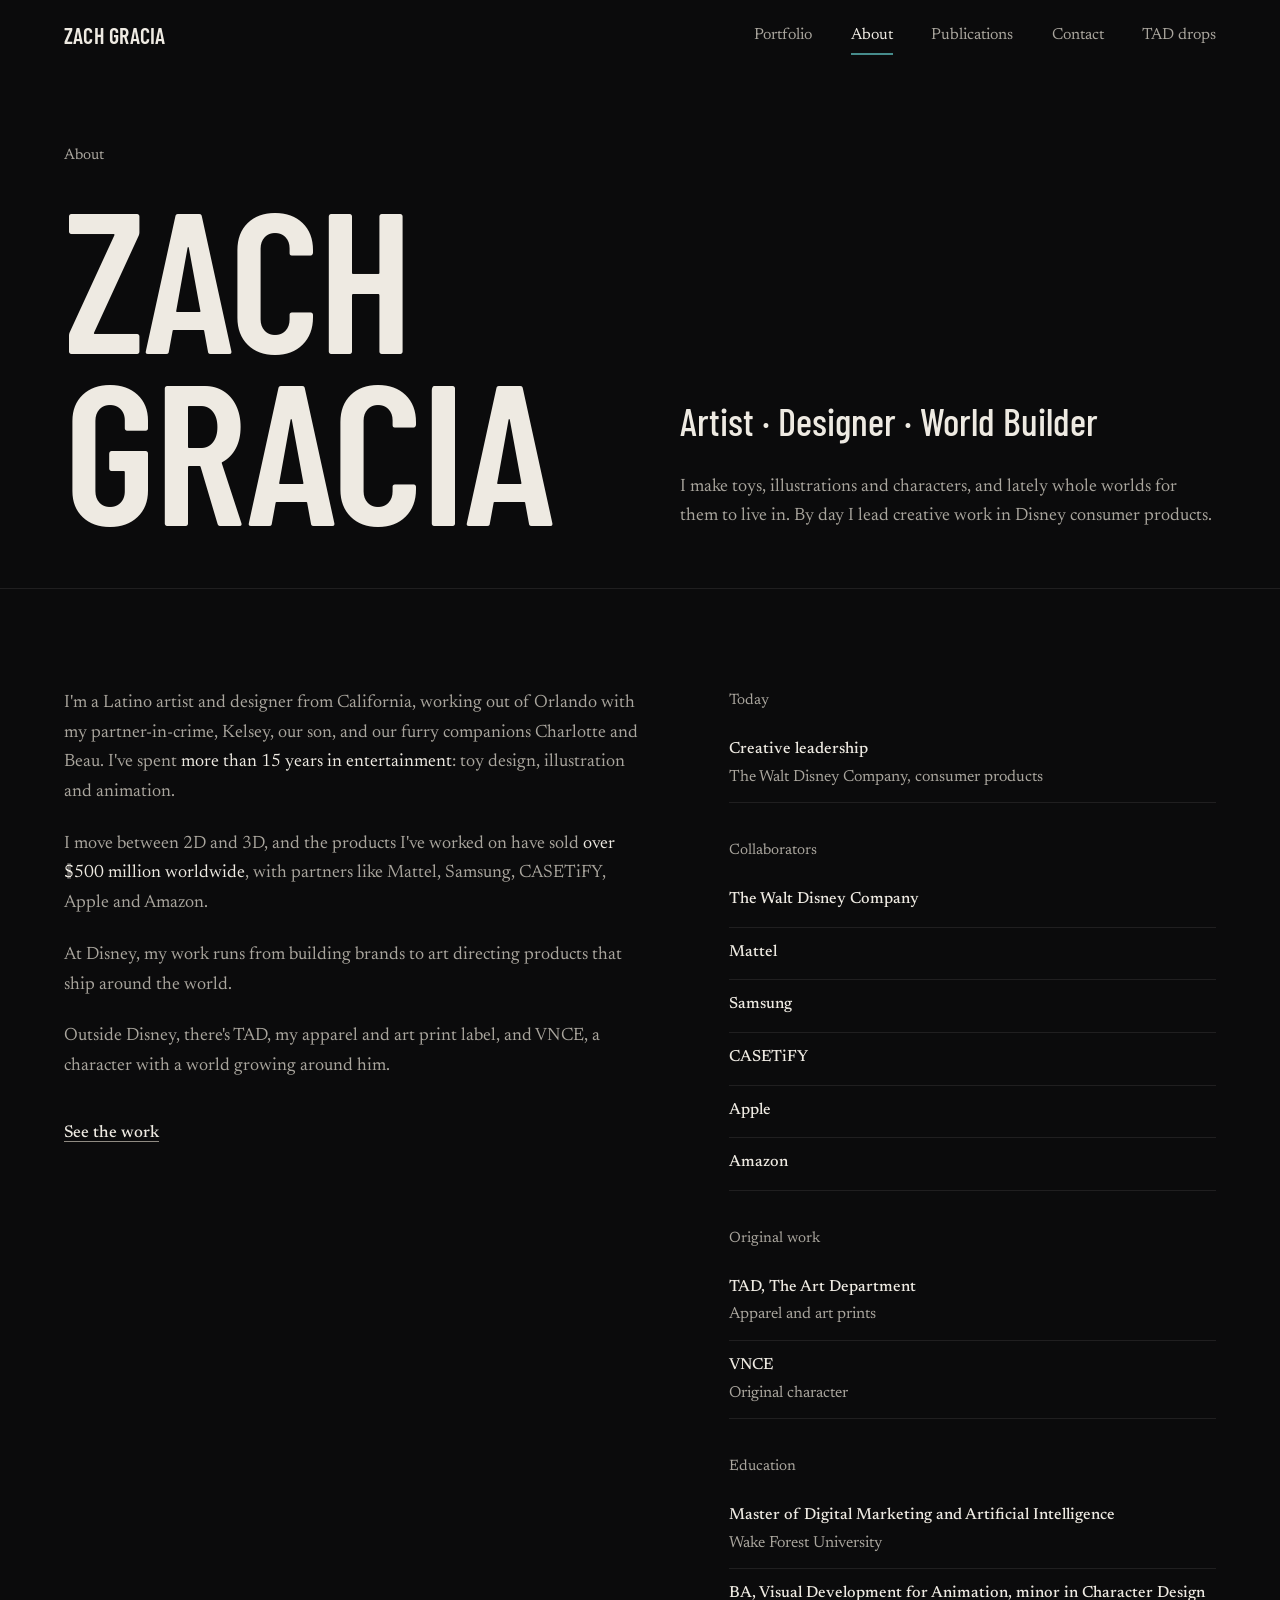
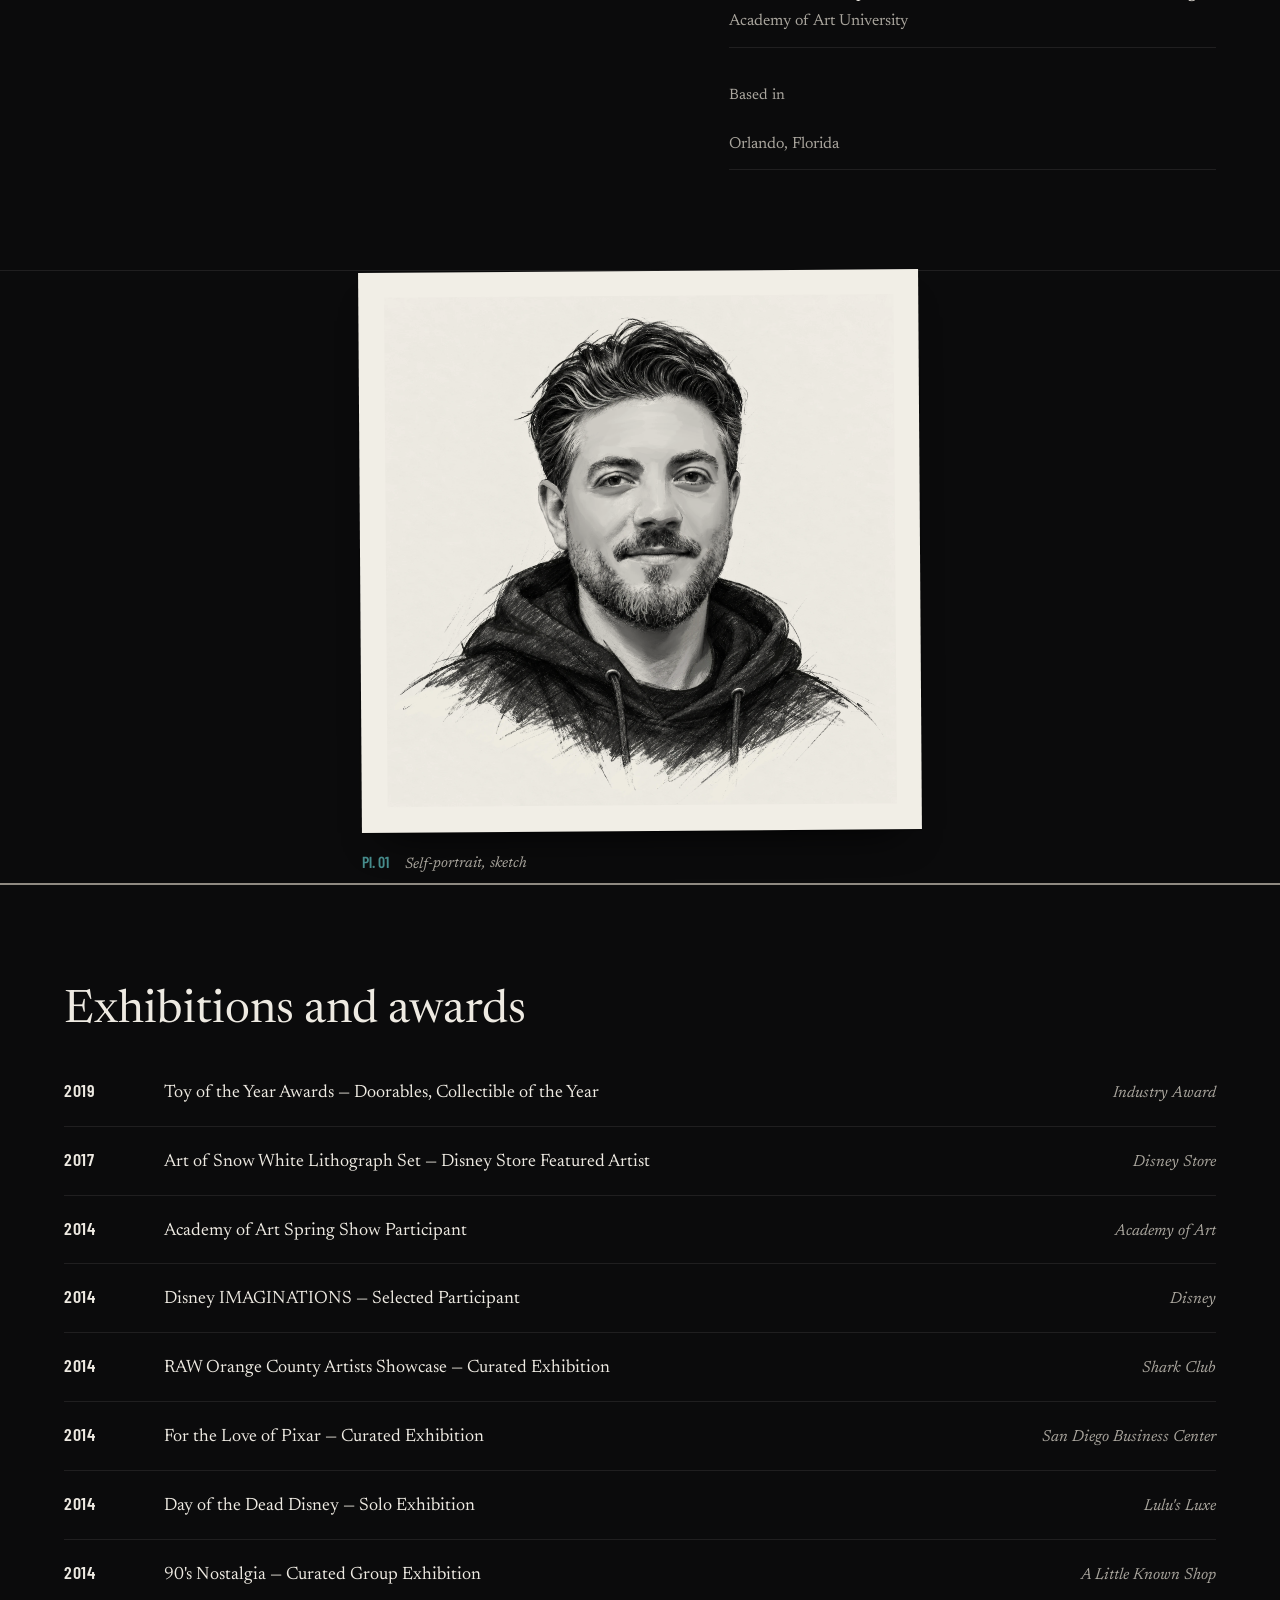
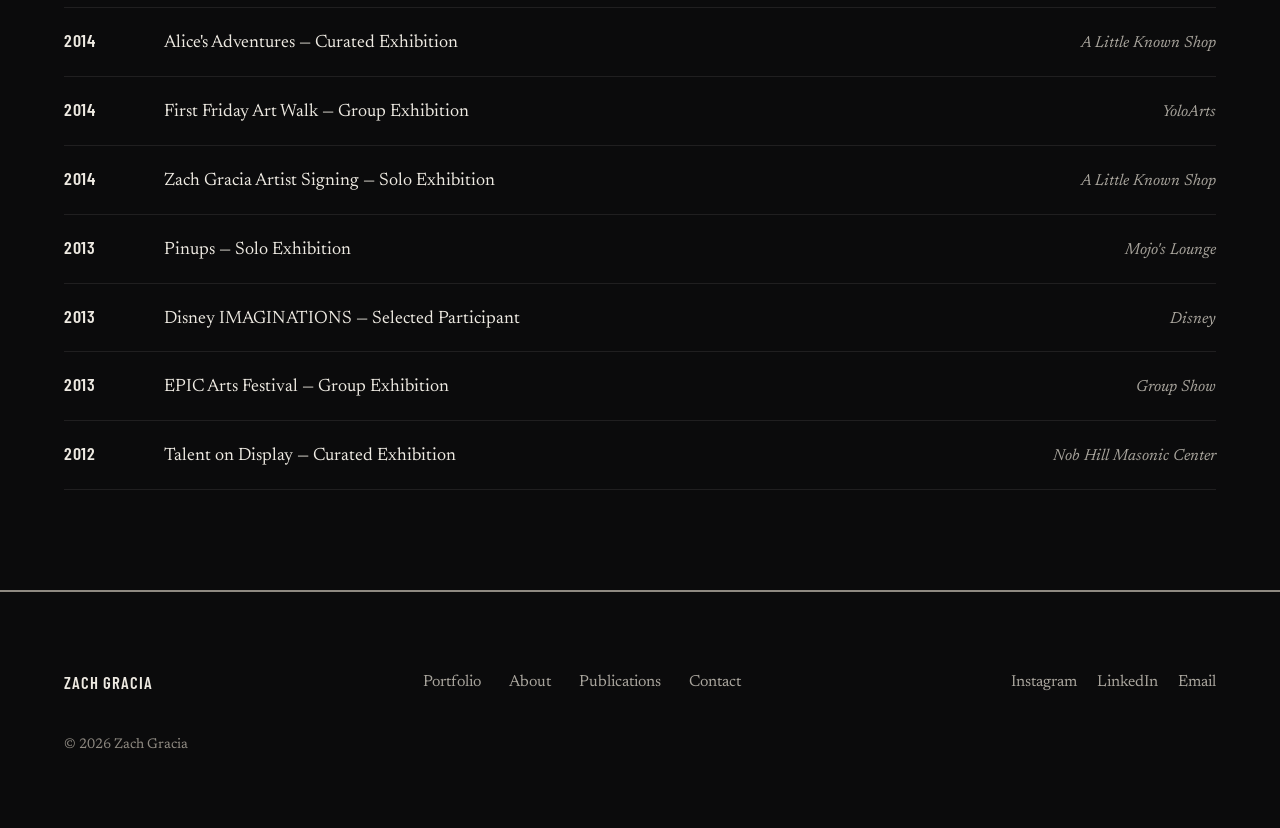
==== about.html @ b55e8c8f "Preview: favicon on every page; home hero image loads first Co-Authored-By: Claude Opus 5.5 <noreply" ====
<!DOCTYPE html>
<html lang="en">
<head>
  <meta charset="UTF-8">
  <meta name="viewport" content="width=device-width, initial-scale=1.0">
  <title>About — Zach Gracia</title>
  <meta name="description" content="About Zach Gracia: artist, designer and world builder, and a creative leader in Disney consumer products.">
  <link rel="icon" href="favicon.svg" type="image/svg+xml">
  <link rel="stylesheet" href="css/styles.css">
  <link rel="stylesheet" href="css/catalogue.css">
</head>
<body>

  <a class="skip-link" href="#main">Skip to content</a>

  <nav class="nav" id="nav">
    <div class="nav-inner">
      <a href="index.html" class="nav-logo">Zach Gracia</a>
      <div class="nav-links">
        <a href="portfolio.html" class="nav-link">Portfolio</a>
        <a href="about.html" class="nav-link">About</a>
        <a href="publications.html" class="nav-link">Publications</a>
        <a href="contact.html" class="nav-link">Contact</a>
        <a href="cart.html" class="nav-cart">TAD drops</a>
      </div>
      <button class="nav-hamburger" aria-label="Open menu" aria-expanded="false" aria-controls="mobile-menu">
        <span></span><span></span><span></span>
      </button>
    </div>
  </nav>

  <div class="nav-mobile-overlay" id="mobile-menu">
    <a href="portfolio.html" class="nav-mobile-link">Portfolio</a>
    <a href="about.html" class="nav-mobile-link">About</a>
    <a href="publications.html" class="nav-mobile-link">Publications</a>
    <a href="contact.html" class="nav-mobile-link">Contact</a>
    <a href="cart.html" class="nav-mobile-link">Shop</a>
  </div>

  <main id="main">

  <!-- ABOUT HERO -->
  <section class="about-hero">
    <div class="about-hero-inner">
      <div>
        <span class="label" style="display:block; margin-bottom: 20px;">About</span>
        <h1 class="about-hero-title">ZACH<br>GRACIA</h1>
      </div>
      <div>
        <p class="about-hero-role">Artist · Designer · World Builder</p>
        <p class="about-hero-intro">
          I make toys, illustrations and characters, and lately whole worlds for them to live in. By day I lead creative work in Disney consumer products.
        </p>
      </div>
    </div>
  </section>

  <!-- BIO + CREDENTIALS -->
  <section class="about-bio">
    <div class="about-bio-inner">
      <div class="about-bio-text">
        <p>
          I'm a Latino artist and designer from California, working out of Orlando with my
          partner-in-crime, Kelsey, our son, and our furry companions Charlotte and Beau. I've
          spent <strong>more than 15 years in entertainment</strong>: toy design,
          illustration and animation.
        </p>
        <p>
          I move between 2D and 3D, and the products I've worked on have sold
          <strong>over $500 million worldwide</strong>, with partners like Mattel, Samsung,
          CASETiFY, Apple and Amazon.
        </p>
        <p>
          At Disney, my work runs from building brands to art directing products that ship
          around the world.
        </p>
        <p>
          Outside Disney, there's TAD, my apparel and art print label, and VNCE, a character
          with a world growing around him.
        </p>
        <div style="margin-top: 36px;">
          <a href="portfolio.html" class="btn-ghost">See the work</a>
        </div>
      </div>

      <div class="about-credentials">
        <div>
          <p class="credential-group-label">Today</p>
          <div class="credential-item">
            <strong>Creative leadership</strong>
            The Walt Disney Company, consumer products
          </div>
        </div>
        <div>
          <p class="credential-group-label">Collaborators</p>
          <div class="credential-item"><strong>The Walt Disney Company</strong></div>
          <div class="credential-item"><strong>Mattel</strong></div>
          <div class="credential-item"><strong>Samsung</strong></div>
          <div class="credential-item"><strong>CASETiFY</strong></div>
          <div class="credential-item"><strong>Apple</strong></div>
          <div class="credential-item"><strong>Amazon</strong></div>
        </div>
        <div>
          <p class="credential-group-label">Original work</p>
          <div class="credential-item">
            <strong>TAD, The Art Department</strong>
            Apparel and art prints
          </div>
          <div class="credential-item">
            <strong>VNCE</strong>
            Original character
          </div>
        </div>
        <div>
          <p class="credential-group-label">Education</p>
          <div class="credential-item">
            <strong>Master of Digital Marketing and Artificial Intelligence</strong>
            Wake Forest University
          </div>
          <div class="credential-item">
            <strong>BA, Visual Development for Animation, minor in Character Design</strong>
            Academy of Art University
          </div>
        </div>
        <div>
          <p class="credential-group-label">Based in</p>
          <div class="credential-item">Orlando, Florida</div>
        </div>
      </div>
    </div>
  </section>

  <!-- PLACEHOLDER: Photo -->
  <div style="padding: 0 var(--gutter); max-width: var(--max-width); margin: 0 auto 3px;">
    <div class="ph ph-21-9 has-img mount-paper" style="aspect-ratio: 2048 / 2048; --r: 2048 / 2048; max-width: 560px">
      <img src="images/work/zg-portrait.webp" alt="Sketch portrait of Zach Gracia" width="2048" height="2048" loading="lazy">
      <span class="ph-label">Self-portrait, sketch</span>
    </div>
  </div>

  <!-- ACHIEVEMENTS -->
  <section class="achievements">
    <div class="achievements-inner">
      <h2 class="achievements-title">Exhibitions and awards</h2>
      <ul class="achievement-list">
        <li class="achievement-item">
          <span class="achievement-year">2019</span>
          <span class="achievement-title">Toy of the Year Awards — Doorables, Collectible of the Year</span>
          <span class="achievement-venue">Industry Award</span>
        </li>
        <li class="achievement-item">
          <span class="achievement-year">2017</span>
          <span class="achievement-title">Art of Snow White Lithograph Set — Disney Store Featured Artist</span>
          <span class="achievement-venue">Disney Store</span>
        </li>
        <li class="achievement-item">
          <span class="achievement-year">2014</span>
          <span class="achievement-title">Academy of Art Spring Show Participant</span>
          <span class="achievement-venue">Academy of Art</span>
        </li>
        <li class="achievement-item">
          <span class="achievement-year">2014</span>
          <span class="achievement-title">Disney IMAGINATIONS — Selected Participant</span>
          <span class="achievement-venue">Disney</span>
        </li>
        <li class="achievement-item">
          <span class="achievement-year">2014</span>
          <span class="achievement-title">RAW Orange County Artists Showcase — Curated Exhibition</span>
          <span class="achievement-venue">Shark Club</span>
        </li>
        <li class="achievement-item">
          <span class="achievement-year">2014</span>
          <span class="achievement-title">For the Love of Pixar — Curated Exhibition</span>
          <span class="achievement-venue">San Diego Business Center</span>
        </li>
        <li class="achievement-item">
          <span class="achievement-year">2014</span>
          <span class="achievement-title">Day of the Dead Disney — Solo Exhibition</span>
          <span class="achievement-venue">Lulu's Luxe</span>
        </li>
        <li class="achievement-item">
          <span class="achievement-year">2014</span>
          <span class="achievement-title">90's Nostalgia — Curated Group Exhibition</span>
          <span class="achievement-venue">A Little Known Shop</span>
        </li>
        <li class="achievement-item">
          <span class="achievement-year">2014</span>
          <span class="achievement-title">Alice's Adventures — Curated Exhibition</span>
          <span class="achievement-venue">A Little Known Shop</span>
        </li>
        <li class="achievement-item">
          <span class="achievement-year">2014</span>
          <span class="achievement-title">First Friday Art Walk — Group Exhibition</span>
          <span class="achievement-venue">YoloArts</span>
        </li>
        <li class="achievement-item">
          <span class="achievement-year">2014</span>
          <span class="achievement-title">Zach Gracia Artist Signing — Solo Exhibition</span>
          <span class="achievement-venue">A Little Known Shop</span>
        </li>
        <li class="achievement-item">
          <span class="achievement-year">2013</span>
          <span class="achievement-title">Pinups — Solo Exhibition</span>
          <span class="achievement-venue">Mojo's Lounge</span>
        </li>
        <li class="achievement-item">
          <span class="achievement-year">2013</span>
          <span class="achievement-title">Disney IMAGINATIONS — Selected Participant</span>
          <span class="achievement-venue">Disney</span>
        </li>
        <li class="achievement-item">
          <span class="achievement-year">2013</span>
          <span class="achievement-title">EPIC Arts Festival — Group Exhibition</span>
          <span class="achievement-venue">Group Show</span>
        </li>
        <li class="achievement-item">
          <span class="achievement-year">2012</span>
          <span class="achievement-title">Talent on Display — Curated Exhibition</span>
          <span class="achievement-venue">Nob Hill Masonic Center</span>
        </li>
      </ul>
    </div>
  </section>

  </main>

  <!-- FOOTER -->
  <footer class="footer">
    <div class="footer-inner">
      <a href="index.html" class="footer-logo">Zach Gracia</a>
      <nav class="footer-links">
        <a href="portfolio.html" class="footer-link">Portfolio</a>
        <a href="about.html" class="footer-link">About</a>
        <a href="publications.html" class="footer-link">Publications</a>
        <a href="contact.html" class="footer-link">Contact</a>
      </nav>
      <div class="footer-social">
        <a href="https://www.instagram.com/zach_gracia/" class="footer-link" target="_blank" rel="noopener">Instagram<span class="visually-hidden"> (opens in a new tab)</span></a>
        <a href="https://www.linkedin.com/in/zacharygracia" class="footer-link" target="_blank" rel="noopener">LinkedIn<span class="visually-hidden"> (opens in a new tab)</span></a>
        <a href="mailto:gracia.zachary@gmail.com" class="footer-link">Email</a>
      </div>
    </div>
    <p class="footer-copy">© 2026 Zach Gracia</p>
  </footer>

  <script src="js/main.js"></script>
</body>
</html>
---- css/styles.css ----
@import url('https://fonts.googleapis.com/css2?family=Barlow+Condensed:wght@400;600;700;800;900&family=Inter:wght@300;400;500&family=Space+Grotesk:wght@400;500;600&display=swap');

/* ========================
   DESIGN TOKENS
   ======================== */
:root {
  --bg: #080808;
  --bg-surface: #111111;
  --bg-elevated: #1a1a1a;

  --text-primary: #f0f0f0;
  --text-secondary: #888888;
  --text-muted: #828282;   /* was #444444 (1.8–2.1:1). Now ≥4.5:1 on bg, surface and elevated */

  --accent: #468C8C;
  --accent-light: #52a5a5;
  --accent-dim: rgba(70, 140, 140, 0.12);
  --accent-border: rgba(70, 140, 140, 0.28);

  --border: rgba(255, 255, 255, 0.07);
  --border-light: rgba(255, 255, 255, 0.13);
  --border-control: #666666; /* form field edges: ≥3:1 against bg and surface (WCAG 1.4.11) */

  --font-display: 'Barlow Condensed', sans-serif;
  --font-ui: 'Space Grotesk', sans-serif;
  --font-body: 'Inter', sans-serif;

  --nav-height: 72px;
  --transition-fast: 0.15s ease;
  --transition: 0.3s cubic-bezier(0.4, 0, 0.2, 1);
  --transition-slow: 0.6s cubic-bezier(0.4, 0, 0.2, 1);

  --gutter: clamp(20px, 5vw, 80px);
  --max-width: 1400px;
}

/* ========================
   RESET
   ======================== */
*, *::before, *::after { box-sizing: border-box; margin: 0; padding: 0; }
html { scroll-behavior: smooth; }
body {
  background-color: var(--bg);
  color: var(--text-primary);
  font-family: var(--font-body);
  font-weight: 300;
  line-height: 1.6;
  overflow-x: hidden;
  -webkit-font-smoothing: antialiased;
  -moz-osx-font-smoothing: grayscale;
}

/* Subtle grain overlay */
body::after {
  content: '';
  position: fixed;
  inset: 0;
  opacity: 0.028;
  pointer-events: none;
  z-index: 9998;
  background-image: url("data:image/svg+xml,%3Csvg xmlns='http://www.w3.org/2000/svg' width='300' height='300'%3E%3Cfilter id='n'%3E%3CfeTurbulence type='fractalNoise' baseFrequency='0.75' numOctaves='4' stitchTiles='stitch'/%3E%3C/filter%3E%3Crect width='300' height='300' filter='url(%23n)'/%3E%3C/svg%3E");
}

img { display: block; max-width: 100%; height: auto; }
a { color: inherit; text-decoration: none; }
ul { list-style: none; }
button { cursor: pointer; border: none; background: none; font: inherit; color: inherit; }

/* ========================
   ACCESSIBILITY
   ======================== */
:focus-visible {
  outline: 2px solid var(--accent);
  outline-offset: 3px;
}
.visually-hidden {
  position: absolute !important;
  width: 1px; height: 1px;
  padding: 0; margin: -1px;
  overflow: hidden;
  clip: rect(0 0 0 0);
  white-space: nowrap;
  border: 0;
}
.skip-link {
  position: fixed;
  top: 12px; left: 12px;
  z-index: 10000;
  padding: 10px 16px;
  background: var(--text-primary);
  color: var(--bg);
  font-family: var(--font-ui);
  font-size: 0.78rem;
  font-weight: 600;
  transform: translateY(-200%);
}
.skip-link:focus { transform: none; }
::placeholder { color: var(--text-secondary); opacity: 1; }

@media (prefers-reduced-motion: reduce) {
  *, *::before, *::after {
    animation-duration: 0.01ms !important;
    animation-iteration-count: 1 !important;
    transition-duration: 0.01ms !important;
    scroll-behavior: auto !important;
  }
}

/* ========================
   TYPOGRAPHY
   ======================== */
.label {
  font-family: var(--font-ui);
  font-size: 0.68rem;
  font-weight: 500;
  letter-spacing: 0.18em;
  text-transform: uppercase;
  color: var(--accent);
}

/* ========================
   LAYOUT
   ======================== */
.container {
  width: 100%;
  max-width: var(--max-width);
  margin: 0 auto;
  padding: 0 var(--gutter);
}

/* ========================
   NAVIGATION
   ======================== */
.nav {
  position: fixed;
  top: 0;
  left: 0;
  right: 0;
  height: var(--nav-height);
  z-index: 100;
  transition: background var(--transition), border-color var(--transition);
}

.nav.scrolled {
  background: rgba(8, 8, 8, 0.96);
  backdrop-filter: blur(20px);
  -webkit-backdrop-filter: blur(20px);
  border-bottom: 1px solid var(--border);
}

.nav-inner {
  display: flex;
  align-items: center;
  justify-content: space-between;
  height: 100%;
  padding: 0 var(--gutter);
  max-width: var(--max-width);
  margin: 0 auto;
}

.nav-logo {
  font-family: var(--font-display);
  font-weight: 900;
  font-size: 1.2rem;
  letter-spacing: 0.06em;
  text-transform: uppercase;
  color: var(--accent);
  transition: opacity var(--transition-fast);
}
.nav-logo:hover { opacity: 0.75; }

.nav-links {
  display: flex;
  align-items: center;
  gap: clamp(20px, 3vw, 44px);
}

.nav-link {
  font-family: var(--font-ui);
  font-size: 0.75rem;
  font-weight: 500;
  letter-spacing: 0.1em;
  text-transform: uppercase;
  color: var(--text-secondary);
  transition: color var(--transition-fast);
  position: relative;
  padding-bottom: 2px;
}
.nav-link::after {
  content: '';
  position: absolute;
  bottom: -3px;
  left: 0; right: 0;
  height: 1px;
  background: var(--accent);
  transform: scaleX(0);
  transform-origin: left;
  transition: transform var(--transition);
}
.nav-link:hover, .nav-link.active { color: var(--text-primary); }
.nav-link:hover::after, .nav-link.active::after { transform: scaleX(1); }

.nav-cart {
  font-family: var(--font-ui);
  font-size: 0.72rem;
  font-weight: 600;
  letter-spacing: 0.1em;
  text-transform: uppercase;
  color: var(--accent);
  border: 1px solid var(--accent-border);
  padding: 7px 16px;
  transition: all var(--transition-fast);
}
.nav-cart:hover { background: var(--accent-dim); color: var(--accent-light); }

.nav-hamburger {
  display: none;
  flex-direction: column;
  gap: 5px;
  padding: 6px;
  background: none;
}
.nav-hamburger span {
  display: block;
  width: 22px;
  height: 1px;
  background: var(--text-primary);
  transition: all var(--transition);
}
.nav-hamburger.open span:nth-child(1) { transform: translateY(6px) rotate(45deg); }
.nav-hamburger.open span:nth-child(2) { opacity: 0; }
.nav-hamburger.open span:nth-child(3) { transform: translateY(-6px) rotate(-45deg); }

/* Mobile overlay */
.nav-mobile-overlay {
  position: fixed;
  inset: 0;
  background: var(--bg);
  z-index: 99;
  display: flex;
  flex-direction: column;
  align-items: center;
  justify-content: center;
  gap: 16px;
  opacity: 0;
  visibility: hidden;
  pointer-events: none;
  transition: opacity var(--transition), visibility 0s linear 0.3s;
}
.nav-mobile-overlay.open { opacity: 1; visibility: visible; pointer-events: all; transition: opacity var(--transition); }
.nav-mobile-link {
  font-family: var(--font-display);
  font-weight: 800;
  font-size: clamp(40px, 9vw, 72px);
  text-transform: uppercase;
  color: var(--text-secondary);
  transition: color var(--transition-fast);
  line-height: 1.1;
}
.nav-mobile-link:hover { color: var(--accent); }

/* ========================
   BUTTONS
   ======================== */
.btn-primary {
  display: inline-flex;
  align-items: center;
  gap: 8px;
  padding: 14px 28px;
  background: var(--accent);
  color: #080808;
  font-family: var(--font-ui);
  font-size: 0.78rem;
  font-weight: 600;
  letter-spacing: 0.1em;
  text-transform: uppercase;
  transition: all var(--transition);
}
.btn-primary:hover { background: var(--accent-light); transform: translateY(-1px); }

.btn-secondary {
  display: inline-flex;
  align-items: center;
  gap: 8px;
  padding: 13px 28px;
  border: 1px solid var(--border-light);
  color: var(--text-secondary);
  font-family: var(--font-ui);
  font-size: 0.78rem;
  font-weight: 500;
  letter-spacing: 0.1em;
  text-transform: uppercase;
  transition: all var(--transition);
}
.btn-secondary:hover { border-color: var(--accent-border); color: var(--accent); }

.btn-ghost {
  display: inline-flex;
  align-items: center;
  gap: 8px;
  color: var(--accent);
  font-family: var(--font-ui);
  font-size: 0.78rem;
  font-weight: 500;
  letter-spacing: 0.1em;
  text-transform: uppercase;
  transition: gap var(--transition-fast);
}
.btn-ghost:hover { gap: 14px; }

/* ========================
   PLACEHOLDER IMAGES
   ======================== */
.ph {
  width: 100%;
  background: var(--bg-elevated);
  border: 1px solid var(--border);
  position: relative;
  display: flex;
  align-items: center;
  justify-content: center;
  overflow: hidden;
}
.ph::before {
  content: '';
  position: absolute;
  inset: 0;
  background-image:
    linear-gradient(var(--border) 1px, transparent 1px),
    linear-gradient(90deg, var(--border) 1px, transparent 1px);
  background-size: 36px 36px;
}
.ph-label {
  position: relative;
  z-index: 1;
  font-family: var(--font-ui);
  font-size: 0.65rem;
  font-weight: 500;
  letter-spacing: 0.14em;
  text-transform: uppercase;
  color: var(--text-muted);
  text-align: center;
  padding: 20px;
}
.ph-label::before { content: '[ ' / ''; }
.ph-label::after  { content: ' ]' / ''; }

.ph-16-9  { aspect-ratio: 16/9; }
.ph-4-3   { aspect-ratio: 4/3; }
.ph-3-4   { aspect-ratio: 3/4; }
.ph-1-1   { aspect-ratio: 1/1; }
.ph-21-9  { aspect-ratio: 21/9; }
.ph-2-3   { aspect-ratio: 2/3; }

/* ========================
   HERO
   ======================== */
.hero {
  min-height: 100vh;
  display: flex;
  flex-direction: column;
  justify-content: flex-end;
  padding: var(--gutter);
  padding-top: calc(var(--nav-height) + 40px);
  position: relative;
  overflow: hidden;
}

.hero-bg-text {
  position: absolute;
  top: 50%;
  left: 50%;
  transform: translate(-50%, -46%);
  font-family: var(--font-display);
  font-weight: 900;
  font-size: clamp(120px, 30vw, 400px);
  line-height: 1;
  text-transform: uppercase;
  color: rgba(255, 255, 255, 0.018);
  letter-spacing: -0.02em;
  white-space: nowrap;
  pointer-events: none;
  user-select: none;
}

.hero-accent-line {
  position: absolute;
  top: 0;
  left: var(--gutter);
  width: 1px;
  height: 100%;
  background: linear-gradient(to bottom, transparent, var(--accent-border) 40%, transparent);
  pointer-events: none;
}

.hero-content {
  position: relative;
  z-index: 1;
  max-width: var(--max-width);
  margin: 0 auto;
  width: 100%;
  padding-bottom: clamp(60px, 10vh, 100px);
}

.hero-eyebrow {
  font-family: var(--font-ui);
  font-size: 0.68rem;
  font-weight: 500;
  letter-spacing: 0.2em;
  text-transform: uppercase;
  color: var(--accent);
  margin-bottom: 20px;
  opacity: 0;
  animation: fadeUp 0.8s ease forwards;
  animation-delay: 0.1s;
}

.hero-title {
  font-family: var(--font-display);
  font-weight: 900;
  font-size: clamp(88px, 19vw, 230px);
  line-height: 0.88;
  letter-spacing: -0.02em;
  text-transform: uppercase;
  color: var(--text-primary);
  margin-bottom: 32px;
  opacity: 0;
  animation: fadeUp 0.8s ease forwards;
  animation-delay: 0.2s;
}

.hero-divider {
  height: 1px;
  width: 0;
  background: var(--accent);
  margin-bottom: 28px;
  animation: expandLine 0.8s ease forwards;
  animation-delay: 0.38s;
}

.hero-roles {
  display: flex;
  align-items: center;
  gap: 14px;
  margin-bottom: 24px;
  flex-wrap: wrap;
  opacity: 0;
  animation: fadeUp 0.8s ease forwards;
  animation-delay: 0.35s;
}
.hero-role {
  font-family: var(--font-ui);
  font-size: clamp(11px, 1.1vw, 14px);
  font-weight: 500;
  letter-spacing: 0.1em;
  text-transform: uppercase;
  color: var(--text-secondary);
}
.hero-role-sep { color: var(--accent); opacity: 0.4; font-size: 0.8rem; }

.hero-statement {
  max-width: 500px;
  font-size: clamp(14px, 1.2vw, 17px);
  font-weight: 300;
  line-height: 1.75;
  color: var(--text-secondary);
  margin-bottom: 44px;
  opacity: 0;
  animation: fadeUp 0.8s ease forwards;
  animation-delay: 0.45s;
}

.hero-actions {
  display: flex;
  align-items: center;
  gap: 16px;
  flex-wrap: wrap;
  opacity: 0;
  animation: fadeUp 0.8s ease forwards;
  animation-delay: 0.55s;
}

.hero-scroll {
  position: absolute;
  bottom: 40px;
  right: var(--gutter);
  display: flex;
  flex-direction: column;
  align-items: center;
  gap: 10px;
  opacity: 0;
  animation: fadeIn 1s ease forwards;
  animation-delay: 1.2s;
}
.hero-scroll-line {
  width: 1px;
  height: 56px;
  background: linear-gradient(to bottom, transparent, var(--accent));
}
.hero-scroll-label {
  font-family: var(--font-ui);
  font-size: 0.58rem;
  letter-spacing: 0.22em;
  text-transform: uppercase;
  color: var(--text-muted);
  writing-mode: vertical-rl;
}

/* ========================
   FEATURED WORK
   ======================== */
.featured-work {
  padding: 0 0 clamp(80px, 12vw, 160px) 0;
}
.featured-work-header {
  padding: 0 var(--gutter) 48px;
  max-width: var(--max-width);
  margin: 0 auto;
  display: flex;
  align-items: center;
  justify-content: space-between;
}
.featured-work-grid {
  display: grid;
  grid-template-columns: 1fr 1fr;
  grid-template-rows: auto auto;
  gap: 3px;
  padding: 0 var(--gutter);
  max-width: var(--max-width);
  margin: 0 auto;
}
.featured-card {
  position: relative;
  overflow: hidden;
  background: var(--bg-surface);
  cursor: pointer;
  display: block;
}
.featured-card:first-child { grid-row: span 2; }
/* image, overlay and text share one grid cell, so the card grows if the text needs more room (WCAG 1.4.12) */
.featured-card { display: grid; }
.featured-card > * { grid-area: 1 / 1; }
.featured-card-content { align-self: end; }
.featured-card-image, .featured-card-image .ph { height: 100%; }

.featured-card-image {
  width: 100%;
  overflow: hidden;
  position: relative;
}
.featured-card:first-child .featured-card-image { height: 100%; }
.featured-card:first-child .featured-card-image .ph { height: 100%; aspect-ratio: unset; min-height: 480px; }
.featured-card:not(:first-child) .ph { aspect-ratio: 16/9; }

.featured-card-image .ph {
  transition: transform var(--transition-slow);
}
.featured-card:hover .featured-card-image .ph { transform: scale(1.04); }

.featured-card-overlay {
  position: absolute;
  inset: 0;
  background: linear-gradient(to top, rgba(8,8,8,0.92) 0%, rgba(8,8,8,0.2) 50%, transparent 100%);
  transition: opacity var(--transition);
}
.featured-card:hover .featured-card-overlay { opacity: 0.85; }

.featured-card-content {
  position: relative;
  padding: 32px;
  transform: translateY(6px);
  transition: transform var(--transition);
}
.featured-card:hover .featured-card-content { transform: translateY(0); }

.featured-card-brand {
  font-family: var(--font-ui);
  font-size: 0.62rem;
  font-weight: 600;
  letter-spacing: 0.2em;
  text-transform: uppercase;
  color: var(--accent);
  margin-bottom: 8px;
}
.featured-card-title {
  font-family: var(--font-display);
  font-weight: 800;
  font-size: clamp(28px, 3.5vw, 48px);
  text-transform: uppercase;
  line-height: 1;
  margin-bottom: 12px;
}
.featured-card-desc {
  font-size: 0.82rem;
  color: var(--text-secondary);
  margin-bottom: 20px;
  line-height: 1.6;
  max-width: 340px;
  opacity: 0;
  transform: translateY(6px);
  transition: all var(--transition);
}
.featured-card:hover .featured-card-desc,
.featured-card:focus-visible .featured-card-desc { opacity: 1; transform: translateY(0); }
.featured-card-cta {
  font-family: var(--font-ui);
  font-size: 0.72rem;
  font-weight: 500;
  letter-spacing: 0.1em;
  text-transform: uppercase;
  color: var(--accent);
  display: flex;
  align-items: center;
  gap: 8px;
  transition: gap var(--transition-fast);
}
.featured-card:hover .featured-card-cta { gap: 14px; }

/* ========================
   STATS
   ======================== */
.stats {
  padding: clamp(48px, 7vw, 88px) var(--gutter);
  border-top: 1px solid var(--border);
  border-bottom: 1px solid var(--border);
}
.stats-inner {
  max-width: var(--max-width);
  margin: 0 auto;
  display: grid;
  grid-template-columns: repeat(4, 1fr);
  gap: 40px;
}
.stat-item { text-align: center; }
.stat-value {
  font-family: var(--font-display);
  font-weight: 900;
  font-size: clamp(36px, 5vw, 64px);
  line-height: 1;
  color: var(--text-primary);
  margin-bottom: 8px;
}
.stat-value span { color: var(--accent); }
.stat-label {
  font-family: var(--font-ui);
  font-size: 0.68rem;
  font-weight: 500;
  letter-spacing: 0.12em;
  text-transform: uppercase;
  color: var(--text-muted);
}

/* ========================
   ABOUT TEASER
   ======================== */
.about-teaser {
  padding: clamp(80px, 12vw, 160px) var(--gutter);
}
.about-teaser-inner {
  max-width: var(--max-width);
  margin: 0 auto;
  display: grid;
  grid-template-columns: 1fr 1fr;
  gap: 80px;
  align-items: center;
}
.about-teaser-quote {
  font-family: var(--font-display);
  font-weight: 700;
  font-size: clamp(28px, 4vw, 52px);
  line-height: 1.15;
  text-transform: uppercase;
  color: var(--text-primary);
  margin-top: 20px;
}
.about-teaser-quote em { font-style: normal; color: var(--accent); }
.about-teaser-body {
  font-size: clamp(14px, 1.2vw, 16px);
  line-height: 1.85;
  color: var(--text-secondary);
  margin-bottom: 32px;
}

/* ========================
   FOOTER
   ======================== */
.footer {
  padding: clamp(40px, 6vw, 72px) var(--gutter);
  border-top: 1px solid var(--border);
}
.footer-inner {
  max-width: var(--max-width);
  margin: 0 auto;
  display: flex;
  align-items: center;
  justify-content: space-between;
  flex-wrap: wrap;
  gap: 20px;
  margin-bottom: 32px;
}
.footer-logo {
  font-family: var(--font-display);
  font-weight: 900;
  font-size: 1.05rem;
  letter-spacing: 0.06em;
  text-transform: uppercase;
  color: var(--accent);
}
.footer-links { display: flex; gap: 28px; flex-wrap: wrap; }
.footer-link {
  font-family: var(--font-ui);
  font-size: 0.72rem;
  letter-spacing: 0.1em;
  text-transform: uppercase;
  color: var(--text-muted);
  transition: color var(--transition-fast);
}
.footer-link:hover { color: var(--text-secondary); }
.footer-social { display: flex; gap: 20px; }
.footer-social a {
  font-family: var(--font-ui);
  font-size: 0.72rem;
  letter-spacing: 0.1em;
  text-transform: uppercase;
  color: var(--text-muted);
  transition: color var(--transition-fast);
}
.footer-social a:hover { color: var(--accent); }
.footer-copy {
  font-size: 0.7rem;
  color: var(--text-muted);
  max-width: var(--max-width);
  margin: 0 auto;
}

/* ========================
   PORTFOLIO PAGE
   ======================== */
.page-header {
  padding: calc(var(--nav-height) + 72px) var(--gutter) 56px;
}
.page-header-inner {
  max-width: var(--max-width);
  margin: 0 auto;
}
.page-header-title {
  font-family: var(--font-display);
  font-weight: 900;
  font-size: clamp(72px, 15vw, 180px);
  line-height: 0.88;
  text-transform: uppercase;
  color: var(--text-primary);
  margin-bottom: 40px;
}

.filter-tabs {
  display: flex;
  gap: 0;
  border: 1px solid var(--border);
  width: fit-content;
}
.filter-tab {
  padding: 10px 24px;
  font-family: var(--font-ui);
  font-size: 0.7rem;
  font-weight: 500;
  letter-spacing: 0.12em;
  text-transform: uppercase;
  color: var(--text-muted);
  border-right: 1px solid var(--border);
  transition: all var(--transition-fast);
}
.filter-tab:last-child { border-right: none; }
.filter-tab.active, .filter-tab:hover { background: var(--accent-dim); color: var(--accent); }

.portfolio-grid {
  padding: 0 var(--gutter) clamp(80px, 12vw, 160px);
  max-width: var(--max-width);
  margin: 0 auto;
  display: grid;
  grid-template-columns: repeat(3, 1fr);
  gap: 3px;
}
.project-card {
  position: relative;
  overflow: hidden;
  background: var(--bg-surface);
  cursor: pointer;
  display: block;
  transition: opacity var(--transition-fast);
}
.project-card.hidden { display: none; }
.project-card.span-2 { grid-column: span 2; }

.project-card-image {
  width: 100%;
  overflow: hidden;
}
.project-card-image .ph { transition: transform var(--transition-slow); }
.project-card:hover .project-card-image .ph { transform: scale(1.04); }

.project-card-info {
  padding: 18px 22px;
  display: flex;
  align-items: center;
  justify-content: space-between;
  border-top: 1px solid var(--border);
}
.project-card-meta { flex: 1; }
.project-card-brand {
  font-family: var(--font-ui);
  font-size: 0.6rem;
  font-weight: 600;
  letter-spacing: 0.2em;
  text-transform: uppercase;
  color: var(--accent);
  margin-bottom: 4px;
}
.project-card-title {
  font-family: var(--font-ui);
  font-size: clamp(13px, 1.4vw, 17px);
  font-weight: 500;
  color: var(--text-primary);
}
.project-card-arrow {
  color: var(--accent);
  font-size: 1.1rem;
  opacity: 0;
  transition: all var(--transition);
}
.project-card:hover .project-card-arrow,
.project-card:focus-visible .project-card-arrow { opacity: 1; transform: translateX(4px); }

/* ========================
   PROJECT / CASE STUDY PAGES
   ======================== */
.project-hero {
  min-height: 82vh;
  display: flex;
  align-items: flex-end;
  padding: var(--gutter);
  padding-top: calc(var(--nav-height) + 40px);
  position: relative;
  overflow: hidden;
}
.project-hero-content {
  position: relative;
  z-index: 1;
  max-width: var(--max-width);
  margin: 0 auto;
  width: 100%;
  padding-bottom: 72px;
}
.project-hero-label {
  font-family: var(--font-ui);
  font-size: 0.68rem;
  font-weight: 600;
  letter-spacing: 0.2em;
  text-transform: uppercase;
  color: var(--accent);
  margin-bottom: 20px;
}
.project-hero-title {
  font-family: var(--font-display);
  font-weight: 900;
  font-size: clamp(72px, 15vw, 180px);
  line-height: 0.88;
  text-transform: uppercase;
  margin-bottom: 20px;
}
.project-hero-tagline {
  font-family: var(--font-display);
  font-weight: 600;
  font-size: clamp(18px, 2.5vw, 30px);
  letter-spacing: 0.04em;
  text-transform: uppercase;
  color: var(--text-secondary);
}

.project-intro {
  padding: clamp(56px, 7vw, 96px) var(--gutter);
  border-bottom: 1px solid var(--border);
}
.project-intro-inner {
  max-width: var(--max-width);
  margin: 0 auto;
  display: grid;
  grid-template-columns: 2fr 1fr;
  gap: 80px;
  align-items: start;
}
.project-intro-text {
  font-size: clamp(15px, 1.3vw, 18px);
  line-height: 1.85;
  color: var(--text-secondary);
}
.project-intro-text p { margin-bottom: 20px; }
.project-intro-text p:last-child { margin-bottom: 0; }

.project-meta { display: flex; flex-direction: column; gap: 24px; }
.project-meta-item {}
.project-meta-label {
  font-family: var(--font-ui);
  font-size: 0.62rem;
  font-weight: 600;
  letter-spacing: 0.18em;
  text-transform: uppercase;
  color: var(--accent);
  margin-bottom: 6px;
}
.project-meta-value {
  font-family: var(--font-ui);
  font-size: 0.85rem;
  color: var(--text-secondary);
}

.project-body {
  padding: clamp(56px, 7vw, 96px) var(--gutter);
}
.project-body-inner { max-width: var(--max-width); margin: 0 auto; }

.project-section { margin-bottom: clamp(72px, 10vw, 130px); }
.project-section-label {
  font-family: var(--font-ui);
  font-size: 0.65rem;
  font-weight: 600;
  letter-spacing: 0.2em;
  text-transform: uppercase;
  color: var(--accent);
  margin-bottom: 20px;
}
.project-section-title {
  font-family: var(--font-display);
  font-weight: 800;
  font-size: clamp(32px, 5vw, 64px);
  text-transform: uppercase;
  line-height: 1;
  margin-bottom: 32px;
}
.project-section-body {
  font-size: clamp(14px, 1.2vw, 16px);
  line-height: 1.85;
  color: var(--text-secondary);
  max-width: 680px;
  margin-bottom: 40px;
}

.gallery-full { width: 100%; margin-bottom: 3px; }
.gallery-2col { display: grid; grid-template-columns: 1fr 1fr; gap: 3px; margin-bottom: 3px; }
.gallery-3col { display: grid; grid-template-columns: repeat(3, 1fr); gap: 3px; }
.gallery-asymm { display: grid; grid-template-columns: 2fr 1fr; gap: 3px; }

/* ========================
   ABOUT PAGE
   ======================== */
.about-hero {
  padding: calc(var(--nav-height) + 72px) var(--gutter) 56px;
  border-bottom: 1px solid var(--border);
}
.about-hero-inner {
  max-width: var(--max-width);
  margin: 0 auto;
  display: grid;
  grid-template-columns: 1fr 1fr;
  gap: 80px;
  align-items: end;
}
.about-hero-title {
  font-family: var(--font-display);
  font-weight: 900;
  font-size: clamp(88px, 18vw, 200px);
  line-height: 0.86;
  text-transform: uppercase;
}
.about-hero-role {
  font-family: var(--font-display);
  font-weight: 600;
  font-size: clamp(20px, 2.5vw, 30px);
  text-transform: uppercase;
  color: var(--accent);
  margin-bottom: 20px;
}
.about-hero-intro {
  font-size: clamp(15px, 1.2vw, 17px);
  line-height: 1.85;
  color: var(--text-secondary);
}

.about-bio {
  padding: clamp(56px, 8vw, 100px) var(--gutter);
  border-bottom: 1px solid var(--border);
}
.about-bio-inner {
  max-width: var(--max-width);
  margin: 0 auto;
  display: grid;
  grid-template-columns: 1.2fr 1fr;
  gap: 80px;
}
.about-bio-text p {
  font-size: clamp(15px, 1.2vw, 17px);
  line-height: 1.9;
  color: var(--text-secondary);
  margin-bottom: 22px;
}
.about-bio-text p:last-child { margin-bottom: 0; }
.about-bio-text strong { color: var(--text-primary); font-weight: 400; }

.about-credentials { display: flex; flex-direction: column; gap: 36px; }
.credential-group-label {
  font-family: var(--font-ui);
  font-size: 0.62rem;
  font-weight: 600;
  letter-spacing: 0.2em;
  text-transform: uppercase;
  color: var(--accent);
  margin-bottom: 12px;
}
.credential-item {
  font-family: var(--font-ui);
  font-size: 0.82rem;
  color: var(--text-secondary);
  padding: 12px 0;
  border-bottom: 1px solid var(--border);
}
.credential-item strong {
  color: var(--text-primary);
  display: block;
  margin-bottom: 2px;
  font-weight: 500;
}

.achievements {
  padding: clamp(56px, 8vw, 100px) var(--gutter);
}
.achievements-inner { max-width: var(--max-width); margin: 0 auto; }
.achievements-title {
  font-family: var(--font-display);
  font-weight: 800;
  font-size: clamp(40px, 7vw, 96px);
  text-transform: uppercase;
  line-height: 1;
  margin-bottom: 56px;
}

.achievement-list { display: flex; flex-direction: column; }
.achievement-item {
  display: grid;
  grid-template-columns: 72px 1fr auto;
  gap: 28px;
  align-items: baseline;
  padding: 18px 0;
  border-bottom: 1px solid var(--border);
  transition: border-color var(--transition-fast);
}
.achievement-item:hover { border-color: var(--accent-border); }
.achievement-year {
  font-family: var(--font-display);
  font-weight: 700;
  font-size: 0.88rem;
  color: var(--accent);
  letter-spacing: 0.04em;
}
.achievement-title {
  font-family: var(--font-ui);
  font-size: 0.88rem;
  font-weight: 400;
  color: var(--text-primary);
}
.achievement-venue {
  font-family: var(--font-ui);
  font-size: 0.75rem;
  color: var(--text-muted);
  text-align: right;
  white-space: nowrap;
}

/* ========================
   CONTACT PAGE
   ======================== */
.contact-section {
  min-height: 100vh;
  display: flex;
  align-items: center;
  padding: calc(var(--nav-height) + 60px) var(--gutter) 80px;
}
.contact-inner {
  max-width: var(--max-width);
  margin: 0 auto;
  width: 100%;
  display: grid;
  grid-template-columns: 1fr 1fr;
  gap: 100px;
  align-items: start;
}
.contact-title {
  font-family: var(--font-display);
  font-weight: 900;
  font-size: clamp(72px, 13vw, 150px);
  line-height: 0.88;
  text-transform: uppercase;
  margin-bottom: 36px;
}
.contact-email {
  font-family: var(--font-display);
  font-weight: 700;
  font-size: clamp(16px, 2vw, 24px);
  text-transform: uppercase;
  color: var(--accent);
  letter-spacing: 0.03em;
  display: block;
  margin-bottom: 36px;
  transition: color var(--transition-fast);
}
.contact-email:hover { color: var(--accent-light); }
.contact-desc {
  font-size: clamp(14px, 1.2vw, 16px);
  line-height: 1.8;
  color: var(--text-secondary);
  margin-bottom: 40px;
}
.contact-social { display: flex; gap: 12px; flex-wrap: wrap; }
.contact-social-link {
  font-family: var(--font-ui);
  font-size: 0.72rem;
  font-weight: 500;
  letter-spacing: 0.12em;
  text-transform: uppercase;
  color: var(--text-muted);
  padding: 11px 20px;
  border: 1px solid var(--border);
  transition: all var(--transition-fast);
}
.contact-social-link:hover { border-color: var(--accent-border); color: var(--accent); }

.contact-form { display: flex; flex-direction: column; gap: 18px; }
.form-group { display: flex; flex-direction: column; gap: 8px; }
.form-label {
  font-family: var(--font-ui);
  font-size: 0.62rem;
  font-weight: 600;
  letter-spacing: 0.2em;
  text-transform: uppercase;
  color: var(--text-muted);
}
.form-input, .form-textarea {
  background: var(--bg-surface);
  border: 1px solid var(--border-control);
  color: var(--text-primary);
  font-family: var(--font-body);
  font-size: 0.88rem;
  font-weight: 300;
  padding: 13px 15px;
  transition: border-color var(--transition-fast);
  resize: none;
  width: 100%;
}
.form-input:focus, .form-textarea:focus { border-color: var(--accent); }
.form-textarea { height: 130px; }

/* ========================
   PUBLICATIONS PAGE
   ======================== */
.publications-grid {
  padding: 0 var(--gutter) clamp(80px, 12vw, 160px);
  max-width: var(--max-width);
  margin: 0 auto;
  display: grid;
  grid-template-columns: repeat(3, 1fr);
  gap: 3px;
}
.pub-card {
  background: var(--bg-surface);
  padding: 36px 30px;
  border: 1px solid var(--border);
  display: flex;
  flex-direction: column;
  gap: 14px;
  transition: border-color var(--transition);
}
.pub-card:hover { border-color: var(--accent-border); }
.pub-card-type {
  font-family: var(--font-ui);
  font-size: 0.6rem;
  font-weight: 600;
  letter-spacing: 0.2em;
  text-transform: uppercase;
  color: var(--accent);
}
.pub-card-title {
  font-family: var(--font-ui);
  font-weight: 600;
  font-size: clamp(15px, 1.4vw, 19px);
  line-height: 1.3;
  color: var(--text-primary);
}
.pub-card-desc {
  font-size: 0.83rem;
  line-height: 1.7;
  color: var(--text-muted);
  flex: 1;
}
.pub-card-meta {
  font-family: var(--font-ui);
  font-size: 0.68rem;
  color: var(--text-muted);
  padding-top: 14px;
  border-top: 1px solid var(--border);
}

/* Newsletter signup (publications) */
.newsletter-cta {
  border: 1px solid var(--border);
  padding: clamp(40px, 6vw, 72px);
  display: grid;
  grid-template-columns: 1fr 1fr;
  gap: 60px;
  align-items: center;
}
.newsletter-form { display: flex; gap: 0; }
.newsletter-input {
  flex: 1;
  min-width: 0;
  background: var(--bg-surface);
  border: 1px solid var(--border-control);
  border-right: none;
  color: var(--text-primary);
  font-family: var(--font-body);
  font-size: 0.85rem;
  padding: 13px 16px;
}
.newsletter-input:focus { border-color: var(--accent); }

/* ========================
   CART / SHOP PAGE
   ======================== */
.cart-hero {
  min-height: 55vh;
  display: flex;
  align-items: center;
  justify-content: center;
  padding: calc(var(--nav-height) + 60px) var(--gutter) 80px;
  text-align: center;
  position: relative;
  border-bottom: 1px solid var(--border);
}
.cart-hero-bg {
  position: absolute;
  inset: 0;
  background: radial-gradient(ellipse at 50% 60%, rgba(70,140,140,0.07) 0%, transparent 65%);
  pointer-events: none;
}
.cart-hero-content { position: relative; z-index: 1; }
.cart-hero-eyebrow {
  font-family: var(--font-ui);
  font-size: 0.68rem;
  font-weight: 600;
  letter-spacing: 0.2em;
  text-transform: uppercase;
  color: var(--accent);
  margin-bottom: 20px;
}
.cart-hero-title {
  font-family: var(--font-display);
  font-weight: 900;
  font-size: clamp(72px, 16vw, 180px);
  line-height: 0.88;
  text-transform: uppercase;
  margin-bottom: 20px;
}
.cart-hero-sub {
  font-family: var(--font-display);
  font-weight: 600;
  font-size: clamp(18px, 2.5vw, 28px);
  text-transform: uppercase;
  color: var(--text-secondary);
  margin-bottom: 48px;
}
.cart-notify {
  display: flex;
  gap: 0;
  max-width: 420px;
  margin: 0 auto;
}
.cart-notify-input {
  flex: 1;
  background: var(--bg-surface);
  border: 1px solid var(--border-control);
  border-right: none;
  color: var(--text-primary);
  font-family: var(--font-body);
  font-size: 0.85rem;
  padding: 13px 16px;
}
.cart-notify-input:focus { border-color: var(--accent); }
.cart-notify-btn {
  padding: 13px 22px;
  background: var(--accent);
  color: #080808;
  font-family: var(--font-ui);
  font-size: 0.72rem;
  font-weight: 600;
  letter-spacing: 0.1em;
  text-transform: uppercase;
  transition: background var(--transition-fast);
}
.cart-notify-btn:hover { background: var(--accent-light); }

.drops-section { padding: clamp(64px, 8vw, 100px) var(--gutter) clamp(80px, 12vw, 160px); }
.drops-inner { max-width: var(--max-width); margin: 0 auto; }
.drops-header { margin-bottom: 40px; }
.drops-title {
  font-family: var(--font-display);
  font-weight: 800;
  font-size: clamp(36px, 5vw, 64px);
  text-transform: uppercase;
  margin-top: 12px;
}
.drops-grid { display: grid; grid-template-columns: repeat(3, 1fr); gap: 3px; }
.drop-card { background: var(--bg-surface); }
.drop-card-image { position: relative; overflow: hidden; }
.drop-card-image .ph { transition: transform var(--transition-slow); }
.drop-card:hover .drop-card-image .ph { transform: scale(1.04); }
.drop-badge {
  position: absolute;
  top: 14px; left: 14px;
  padding: 4px 12px;
  font-family: var(--font-ui);
  font-size: 0.58rem;
  font-weight: 600;
  letter-spacing: 0.15em;
  text-transform: uppercase;
  z-index: 1;
}
.drop-badge.sold-out { background: rgba(255,255,255,0.08); color: var(--text-secondary); }
.drop-badge.coming-soon { background: var(--accent-dim); color: var(--accent); border: 1px solid var(--accent-border); }
.drop-card-info { padding: 22px; }
.drop-card-title {
  font-family: var(--font-ui);
  font-weight: 600;
  font-size: 0.95rem;
  margin-bottom: 8px;
  color: var(--text-primary);
}
.drop-card-price {
  font-family: var(--font-display);
  font-weight: 700;
  font-size: 1.05rem;
  color: var(--accent);
}
.drop-card-price.tbd {
  color: var(--text-muted);
  font-size: 0.72rem;
  font-family: var(--font-ui);
  font-weight: 400;
  letter-spacing: 0.1em;
  text-transform: uppercase;
}

/* ========================
   VNCE PAGE SPECIFICS
   ======================== */
.vnce-hero {
  min-height: 90vh;
  display: flex;
  align-items: flex-end;
  padding: var(--gutter);
  padding-top: calc(var(--nav-height) + 40px);
  position: relative;
  overflow: hidden;
}
.vnce-hero-glow {
  position: absolute;
  inset: 0;
  background: radial-gradient(ellipse at 65% 45%, rgba(70,140,140,0.1) 0%, transparent 55%);
  pointer-events: none;
}
.vnce-hero-content {
  position: relative;
  z-index: 1;
  max-width: var(--max-width);
  margin: 0 auto;
  width: 100%;
  padding-bottom: 72px;
  display: grid;
  grid-template-columns: 1fr 1fr;
  gap: 60px;
  align-items: end;
}
.vnce-character-placeholder {
  display: flex;
  justify-content: center;
  align-items: flex-end;
}

/* ========================
   ANIMATIONS
   ======================== */
@keyframes fadeUp {
  from { opacity: 0; transform: translateY(22px); }
  to   { opacity: 1; transform: translateY(0); }
}
@keyframes fadeIn {
  from { opacity: 0; }
  to   { opacity: 1; }
}
@keyframes expandLine {
  from { width: 0; }
  to   { width: clamp(40px, 8%, 80px); }
}

/* ========================
   RESPONSIVE
   ======================== */
@media (max-width: 1024px) {
  .stats-inner { grid-template-columns: repeat(2, 1fr); }
  .about-teaser-inner,
  .about-bio-inner,
  .about-hero-inner,
  .contact-inner,
  .newsletter-cta,
  .project-intro-inner,
  .vnce-hero-content { grid-template-columns: 1fr; gap: 48px; }
  .portfolio-grid { grid-template-columns: repeat(2, 1fr); }
  .featured-work-grid { grid-template-columns: 1fr; }
  .featured-card:first-child { grid-row: span 1; }
  .featured-card:first-child .featured-card-image .ph { aspect-ratio: 16/9; height: auto; min-height: unset; }
  .publications-grid, .drops-grid { grid-template-columns: repeat(2, 1fr); }
}

@media (max-width: 768px) {
  .nav-links { display: none; }
  .nav-hamburger { display: flex; }
  .portfolio-grid { grid-template-columns: 1fr; }
  .project-card.span-2 { grid-column: span 1; }
  .achievement-item { grid-template-columns: 60px 1fr; gap: 16px; }
  .achievement-venue { display: none; }
  .publications-grid, .drops-grid { grid-template-columns: 1fr; }
  .gallery-2col, .gallery-3col, .gallery-asymm { grid-template-columns: 1fr; }
  .stats-inner { grid-template-columns: repeat(2, 1fr); gap: 28px; }
  .cart-notify { flex-direction: column; max-width: 100%; }
  .cart-notify-input, .cart-notify-btn { width: 100%; }
  .cart-notify-input, .newsletter-input { border-right: 1px solid var(--border-control); }
  .newsletter-form { flex-direction: column; }
}

@media (max-width: 480px) {
  /* long single-word titles must fit a 320px screen (WCAG 1.4.10) */
  .page-header-title--long { font-size: clamp(40px, 16.5vw, 72px); }
  .hero-actions { flex-direction: column; align-items: flex-start; }
  .filter-tabs { flex-wrap: wrap; border: none; gap: 2px; }
  .filter-tab { border: 1px solid var(--border); }
  .contact-social { flex-direction: column; }
}
---- css/catalogue.css ----
/* ==========================================================
   CATALOGUE DIRECTION (preview)
   The site as an exhibition catalogue: quiet ink ground, literary
   serif text, condensed display type for names and world titles
   only, and every piece of work shown as a numbered plate with a
   heavy keyline and a wall label beneath it.
   Loaded after styles.css. Folded into it once approved.
   ========================================================== */
@import url('https://fonts.googleapis.com/css2?family=Barlow+Condensed:wght@500;600&family=Newsreader:ital,opsz,wght@0,6..72,400;0,6..72,500;1,6..72,400&display=swap');

:root {
  /* ink ramp: neutral black with a trace of warmth, paper-white type */
  --bg: #0b0b0c;
  --bg-surface: #121214;
  --bg-elevated: #18181b;
  --text-primary: #eeeae2;   /* 16.4:1 on bg */
  --text-secondary: #a9a59d; /* 8.0:1 on bg */
  --text-muted: #8f8a82;     /* 5.7:1 on bg, 5.2:1 on raised */
  --keyline: #8f8a82;        /* plate outline, 5.7:1 */
  --border: rgba(238, 234, 226, 0.09);
  --border-light: rgba(238, 234, 226, 0.16);
  --border-control: #6b6862;

  /* brand teal stays, used for plate numbers, the current page and focus only */
  --accent: #468C8C;

  --font-display: 'Barlow Condensed', sans-serif;
  --font-ui: 'Newsreader', Georgia, serif;
  --font-body: 'Newsreader', Georgia, serif;

  --ease: cubic-bezier(0.22, 1, 0.36, 1);
  --transition-fast: 150ms var(--ease);
  --transition: 240ms var(--ease);
  --transition-slow: 400ms var(--ease);
}

body {
  font-family: var(--font-body);
  font-size: 18px;
  font-weight: 400;
  line-height: 1.6;
  counter-reset: plate;
}
body::after { display: none; }               /* grain off */
strong { font-weight: 500; }

/* ---------- decoration removed ---------- */
.hero-bg-text, .hero-accent-line, .hero-scroll, .hero-divider,
.tad-hero-bg, .vnce-hero-glow, .cart-hero-bg, .sub-project-number,
.project-hero > div[style*="radial-gradient"] { display: none !important; }

/* ---------- labels: sentence case, no tracking ---------- */
.label, .hero-eyebrow, .featured-card-brand, .project-card-brand,
.project-hero-label, .project-meta-label, .project-section-label,
.credential-group-label, .form-label, .pub-card-type, .cart-hero-eyebrow,
.vnce-stat-cell-label, .stat-label, .filter-tab, .drop-badge,
.tad-back, .vnce-back, .disney-back {
  font-family: var(--font-ui);
  font-size: 15px;
  font-weight: 400;
  letter-spacing: 0;
  text-transform: none;
  color: var(--text-secondary);
}

/* ---------- navigation ---------- */
.nav.scrolled { background: rgba(11, 11, 12, 0.97); backdrop-filter: none; -webkit-backdrop-filter: none; }
.nav-logo {
  font-family: var(--font-display);
  font-weight: 600;
  font-size: 22px;
  letter-spacing: 0.01em;
  color: var(--text-primary);
}
.nav-link, .nav-cart {
  font-family: var(--font-ui);
  font-size: 16px;
  font-weight: 400;
  letter-spacing: 0;
  text-transform: none;
  color: var(--text-secondary);
  border: 0;
  padding: 8px 0;
}
.nav-link::after { height: 2px; bottom: 2px; }
.nav-cart:hover { background: none; color: var(--text-primary); }
.nav-mobile-link { font-weight: 600; color: var(--text-primary); }

/* ---------- buttons and links ---------- */
.btn-primary, .cart-notify-btn {
  background: var(--text-primary);
  color: var(--bg);
  font-family: var(--font-ui);
  font-size: 17px;
  font-weight: 500;
  letter-spacing: 0;
  text-transform: none;
  padding: 12px 22px;
  min-height: 48px;
}
.btn-primary:hover, .cart-notify-btn:hover { background: #ffffff; transform: none; }
.btn-secondary {
  font-family: var(--font-ui);
  font-size: 17px;
  letter-spacing: 0;
  text-transform: none;
  color: var(--text-primary);
  border-color: var(--border-light);
  min-height: 48px;
  padding: 11px 22px;
}
.btn-ghost, .featured-card-cta {
  font-family: var(--font-ui);
  font-size: 17px;
  letter-spacing: 0;
  text-transform: none;
  color: var(--text-primary);
  text-decoration: underline;
  text-decoration-color: var(--keyline);
  text-underline-offset: 4px;
  min-height: 32px;
}
.btn-ghost:hover { gap: 8px; text-decoration-color: var(--text-primary); }

/* ---------- the plate: signature detail ----------
   Every piece of work sits in a heavy keyline frame, numbered
   in teal, with its wall label set beneath the frame.        */
.ph {
  background: var(--bg-elevated);
  border: 2px solid var(--keyline);
  overflow: visible;
  counter-increment: plate;
  margin-bottom: 52px;
}
.ph::before { display: none; }
.ph-label {
  position: absolute;
  top: 100%;
  left: 0;
  right: 0;
  padding: 12px 0 0;
  text-align: left;
  font-family: var(--font-ui);
  font-size: 15px;
  font-weight: 400;
  font-style: italic;
  letter-spacing: 0;
  text-transform: none;
  color: var(--text-secondary);
  line-height: 1.4;
}
.ph-label::before {
  content: 'Pl. ' counter(plate, decimal-leading-zero) '\2003' / '';
  font-family: var(--font-display);
  font-style: normal;
  font-weight: 600;
  font-size: 16px;
  color: var(--accent);
}
.ph-label::after { content: none; }
.gallery-2col, .gallery-3col, .gallery-asymm { column-gap: 24px; margin-bottom: 0; }
.gallery-2col { grid-template-columns: minmax(0, 1fr) minmax(0, 1fr); }
.gallery-3col { grid-template-columns: repeat(3, minmax(0, 1fr)); }
.gallery-asymm { grid-template-columns: minmax(0, 2fr) minmax(0, 1fr); }
.gallery-full { margin-bottom: 0 !important; }
.gallery-asymm > div[style] { gap: 0 !important; }

/* no zoom on hover */
.featured-card:hover .featured-card-image .ph,
.project-card:hover .project-card-image .ph,
.drop-card:hover .drop-card-image .ph { transform: none; }

/* ---------- one left edge for every section ---------- */
.nav-inner, .featured-work-header, .featured-work-grid, .portfolio-grid,
.publications-grid, .index-line { max-width: calc(var(--max-width) + 2 * var(--gutter)); }

/* page-specific inline styles that still force the old label look */
html body .vnce-back, html body .tad-back, html body .disney-back,
html body .vnce-stat-cell-label {
  font-family: var(--font-ui); font-size: 15px; letter-spacing: 0;
  text-transform: none; color: var(--text-secondary); font-weight: 400;
}

/* ---------- hero ---------- */
.hero { min-height: 92vh; justify-content: center; }
.hero-content {
  padding-bottom: 0;
  display: grid;
  grid-template-columns: minmax(0, 1.15fr) minmax(0, 0.85fr);
  gap: 64px;
  align-items: center;
}
.hero-plate .ph { aspect-ratio: 4 / 5; margin-bottom: 0; }
.hero-plate .ph-label { position: static; padding: 12px 0 0; }
.hero-plate { margin: 0 0 40px; }
.hero-eyebrow { margin-bottom: 24px; }
.hero-title {
  font-weight: 600;
  font-size: clamp(84px, 15vw, 216px);
  line-height: 0.86;
  letter-spacing: -0.01em;
  margin-bottom: 32px;
}
.hero-roles { gap: 0; margin-bottom: 24px; }
.hero-role {
  font-family: var(--font-display);
  font-size: clamp(26px, 3vw, 40px);
  font-weight: 500;
  letter-spacing: 0.01em;
  color: var(--text-primary);
}
.hero-role-sep { color: var(--text-muted); opacity: 1; font-size: clamp(26px, 3vw, 40px); margin: 0 14px; font-family: var(--font-display); }
.hero-statement { font-size: clamp(19px, 1.6vw, 22px); line-height: 1.5; max-width: 34ch; color: var(--text-secondary); margin-bottom: 40px; }
.hero-eyebrow, .hero-title, .hero-roles, .hero-statement, .hero-actions { animation-duration: 0.5s; }

/* ---------- home: three worlds as plates ---------- */
.featured-work-header { padding-bottom: 32px; align-items: baseline; }
.featured-work-header .label { font-size: 17px; color: var(--text-primary); }
.featured-work-grid { gap: 32px 40px; }
.featured-card { background: none; overflow: visible; display: flex; flex-direction: column; }
.featured-card > * { grid-area: auto; }
.featured-card-overlay { display: none; }
.featured-work-grid { grid-template-rows: auto auto; }
.featured-card { min-width: 0; }
.featured-card-image, .featured-card-image .ph { height: auto; overflow: visible; }
.featured-card:not(:first-child) .ph { aspect-ratio: 16 / 10; }
.featured-card:first-child .featured-card-image { flex: 1; display: flex; }
.featured-card:first-child .featured-card-image .ph { min-height: 520px; height: auto; flex: 1; aspect-ratio: auto; }
.featured-card .ph { margin-bottom: 0; }
.featured-card .ph-label { position: static; padding: 0; text-align: center; color: var(--text-muted); }
.featured-card .ph-label::before { content: none; }
.featured-card-content {
  position: relative;
  transform: none;
  padding: 14px 0 0 56px;
  align-self: stretch;
}
.featured-card-content::before {
  content: 'Pl. ' counter(plate, decimal-leading-zero);
  position: absolute;
  left: 0;
  top: 20px;
  font-family: var(--font-display);
  font-weight: 600;
  font-size: 16px;
  color: var(--accent);
}
.featured-card { counter-increment: plate; }
.featured-card .ph { counter-increment: none; }
.featured-card-title {
  font-family: var(--font-ui);
  font-size: 24px;
  font-weight: 500;
  font-style: italic;
  text-transform: none;
  line-height: 1.2;
  margin: 0;
}
.featured-card-brand { margin: 2px 0 0; color: var(--text-muted); }
.featured-card-desc {
  opacity: 1;
  transform: none;
  font-size: 17px;
  color: var(--text-secondary);
  max-width: 46ch;
  margin: 8px 0 10px;
}
.featured-card-cta { display: inline-flex; }

/* ---------- home: index line replaces the stats strip ---------- */
.index-line {
  margin: 0 auto;
  padding: 56px var(--gutter);
  background-image: linear-gradient(var(--keyline), var(--keyline));
  background-size: calc(100% - 2 * var(--gutter)) 2px;
  background-position: top center;
  background-repeat: no-repeat;
  display: grid;
  grid-template-columns: minmax(120px, 200px) 1fr;
  gap: 24px;
  font-size: clamp(20px, 1.8vw, 26px);
  line-height: 1.45;
}
.index-line dt { font-size: 15px; color: var(--text-secondary); padding-top: 6px; }
.index-line dd { margin: 0; max-width: 40ch; }

/* ---------- about teaser ---------- */
.about-teaser-quote {
  font-family: var(--font-ui);
  font-weight: 400;
  text-transform: none;
  font-size: clamp(28px, 3vw, 40px);
  line-height: 1.25;
}
.about-teaser-quote em { color: var(--text-primary); font-style: italic; }
.about-teaser-body { font-size: 18px; color: var(--text-secondary); }
.about-teaser-inner { align-items: start; }

/* ---------- page and project titles ---------- */
.page-header-title, .project-hero-title, .about-hero-title, .contact-title, .cart-hero-title {
  font-weight: 600;
  letter-spacing: -0.01em;
}
.project-hero-tagline, .cart-hero-sub {
  font-family: var(--font-ui);
  font-weight: 400;
  font-style: italic;
  font-size: clamp(22px, 2.4vw, 30px);
  text-transform: none;
  letter-spacing: 0;
  color: var(--text-secondary);
  line-height: 1.3;
}
.project-section-title, .achievements-title, .drops-title {
  font-family: var(--font-ui);
  font-weight: 400;
  text-transform: none;
  font-size: clamp(32px, 3.6vw, 48px);
  line-height: 1.15;
  margin-bottom: 20px;
}
.project-section-label { margin-bottom: 8px; color: var(--text-muted); }
.project-section-body, .project-intro-text, .about-bio-text p, .about-hero-intro, .contact-desc {
  font-size: 18px;
  line-height: 1.65;
  color: var(--text-secondary);
}
.project-section-body { max-width: 62ch; }
.project-intro { border-bottom: 2px solid var(--keyline); }
.project-meta-label { font-size: 14px; color: var(--text-muted); margin-bottom: 2px; }
.project-meta-value { font-family: var(--font-ui); font-size: 17px; color: var(--text-primary); }
.about-hero-role {
  font-family: var(--font-display);
  font-weight: 500;
  font-size: clamp(26px, 3vw, 40px);
  text-transform: none;
  color: var(--text-primary);
}
.about-bio-text strong { color: var(--text-primary); font-weight: 400; }
.credential-item { font-family: var(--font-ui); font-size: 16px; }
.credential-item strong { font-weight: 500; }

/* exhibitions become the catalogue index */
.achievements { border-top: 2px solid var(--keyline); }
.achievement-year { font-family: var(--font-display); font-weight: 600; font-size: 18px; color: var(--text-primary); }
.achievement-title { font-family: var(--font-ui); font-size: 18px; }
.achievement-venue { font-family: var(--font-ui); font-size: 16px; color: var(--text-secondary); font-style: italic; }

/* VNCE spec table, catalogue style */
.vnce-stat-row { border: 0; border-top: 2px solid var(--keyline); border-bottom: 1px solid var(--border); }
.vnce-stat-cell { padding: 20px 24px 20px 0; border-right: 0; }
.vnce-stat-cell-value { font-family: var(--font-ui); font-size: 17px; }

/* project-to-project nav */
.project-body + div[style*="justify-content"] { border-top: 2px solid var(--keyline) !important; }

/* footer */
.footer { border-top: 2px solid var(--keyline); }
.footer-logo { font-weight: 600; color: var(--text-primary); }
.footer-link, .footer-social a {
  font-family: var(--font-ui);
  font-size: 16px;
  letter-spacing: 0;
  text-transform: none;
  color: var(--text-secondary);
  padding: 6px 0;
}
.footer-copy { font-size: 14px; color: var(--text-muted); }

@media (max-width: 1024px) {
  .featured-work-grid { grid-template-rows: none; }
  .featured-card:first-child .featured-card-image .ph { min-height: 0; aspect-ratio: 4 / 3; }
  .hero-content { grid-template-columns: 1fr; gap: 40px; }
  .hero-plate { max-width: 420px; }
}
@media (max-width: 768px) {
  body { font-size: 17px; }
  .index-line { grid-template-columns: 1fr; gap: 8px; padding: 40px var(--gutter); }
  .achievement-item { grid-template-columns: 56px 1fr; }
  .achievement-venue { display: block; grid-column: 2; text-align: left; white-space: normal; margin-top: -12px; }
  .hero-role-sep { margin: 0 8px; }
  .gallery-2col, .gallery-3col, .gallery-asymm { grid-template-columns: minmax(0, 1fr); row-gap: 0; }
}

/* full-width plates keep the page gutter so their wall label lines up */
main > .gallery-full {
  padding: 0 var(--gutter);
  max-width: calc(var(--max-width) + 2 * var(--gutter));
  margin: 0 auto !important;
}

/* ---------- real artwork inside plates ---------- */
.ph.has-img { background: var(--bg); }
.ph.has-img > img {
  position: absolute;
  inset: 0;
  width: 100%;
  height: 100%;
  object-fit: cover;
  display: block;
}
.featured-card .ph.has-img .ph-label,
.project-card .ph.has-img .ph-label { display: none; }
.hero-plate .ph-label { position: absolute; top: 100%; padding: 12px 0 0; }

/* TAD statement on the shop page */
.tad-statement {
  border-top: 2px solid var(--keyline);
  padding-top: 56px;
  display: grid;
  grid-template-columns: 1fr 1fr;
  gap: 64px;
}
@media (max-width: 768px) { .tad-statement { grid-template-columns: 1fr; gap: 24px; } }

/* uncropped plates never get taller than most of the screen */
.ph.has-img[style*="--r"] {
  max-width: min(100%, calc(78vh * var(--r)));
  margin-left: auto;
  margin-right: auto;
}
.gallery-2col > .ph.has-img, .gallery-3col > .ph.has-img, .gallery-asymm .ph.has-img { margin-left: 0; }

/* ---------- Work page: cards become plates too ---------- */
.portfolio-grid { gap: 48px 32px; }
.project-card { background: none; overflow: visible; counter-increment: plate; }
.project-card .ph { margin-bottom: 0; counter-increment: none; }
.project-card .ph-label { display: none; }
.project-card-info {
  position: relative;
  border-top: 0;
  padding: 14px 0 0 56px;
  align-items: flex-start;
}
.project-card-info::before {
  content: 'Pl. ' counter(plate, decimal-leading-zero);
  position: absolute;
  left: 0;
  top: 20px;
  font-family: var(--font-display);
  font-weight: 600;
  font-size: 16px;
  color: var(--accent);
}
.project-card-brand { margin-bottom: 2px; color: var(--text-muted); }
.project-card-title { font-family: var(--font-ui); font-size: 22px; font-weight: 400; font-style: italic; }
.project-card-arrow { display: none; }
.ph.has-img > img[src*="tad-jpg"] { object-position: 50% 18%; }

/* filters: plain text toggles, the current one underlined */
.filter-tabs { border: 0; gap: 24px; }
.filter-tab {
  border: 0 !important;
  padding: 8px 0;
  font-size: 17px;
  color: var(--text-secondary);
  background: none !important;
  text-decoration: underline;
  text-decoration-color: transparent;
  text-underline-offset: 6px;
  text-decoration-thickness: 2px;
}
.filter-tab:hover { color: var(--text-primary); }
.filter-tab.active { color: var(--text-primary); text-decoration-color: var(--accent); }

/* ---------- shop cards ---------- */
.drop-card { background: none; }
.drop-card .ph { margin-bottom: 0; }
.drop-card .ph-label { display: none; }
.drop-card-info { padding: 14px 0 0; }
.drop-card-title { font-family: var(--font-ui); font-size: 22px; font-weight: 400; font-style: italic; margin-bottom: 2px; }
.drop-card-price.tbd {
  font-family: var(--font-ui);
  font-size: 15px;
  letter-spacing: 0;
  text-transform: none;
  color: var(--text-secondary);
}
.drops-grid { gap: 32px; grid-template-columns: repeat(3, minmax(0, 1fr)); }

/* ---------- Publications: entries read like a catalogue's bibliography ---------- */
.pub-intro {
  padding: 0 var(--gutter) 56px;
  max-width: calc(var(--max-width) + 2 * var(--gutter));
  margin: 0 auto;
}
.pub-intro p { font-size: clamp(19px, 1.6vw, 22px); line-height: 1.5; color: var(--text-secondary); max-width: 40ch; }
.publications-grid {
  grid-template-columns: repeat(2, minmax(0, 1fr));
  gap: 0 48px;
  background-image: linear-gradient(var(--keyline), var(--keyline));
  background-size: calc(100% - 2 * var(--gutter)) 2px;
  background-position: top center;
  background-repeat: no-repeat;
}
.pub-card {
  background: none;
  border: 0;
  border-bottom: 1px solid var(--border);
  padding: 32px 0;
  gap: 8px;
}
.pub-card:hover { border-color: var(--border); }
.pub-card-type { color: var(--text-muted); }
.pub-card-title { font-family: var(--font-ui); font-weight: 400; font-style: italic; font-size: clamp(22px, 2vw, 26px); line-height: 1.25; }
.pub-card-desc { font-size: 17px; line-height: 1.6; color: var(--text-secondary); }
.pub-card-meta { font-family: var(--font-ui); font-size: 15px; color: var(--text-muted); border-top: 0; padding-top: 4px; }

/* newsletter: a quiet line, not a banner */
.newsletter-wrap {
  padding: 64px var(--gutter) clamp(80px, 12vw, 160px);
  max-width: calc(var(--max-width) + 2 * var(--gutter));
  margin: 0 auto;
}
.newsletter-cta { border: 0; border-top: 2px solid var(--keyline); padding: 48px 0 0; gap: 48px; align-items: end; }
.newsletter-title { font-family: var(--font-ui); font-weight: 400; font-size: clamp(32px, 3.6vw, 48px); line-height: 1.15; margin-bottom: 12px; }
.newsletter-desc { font-size: 18px; line-height: 1.6; color: var(--text-secondary); max-width: 40ch; }
.newsletter-btn {
  background: var(--text-primary);
  color: var(--bg);
  font-family: var(--font-ui);
  font-size: 17px;
  font-weight: 500;
  padding: 12px 22px;
  min-height: 48px;
  white-space: nowrap;
  transition: background var(--transition-fast);
}
.newsletter-btn:hover { background: #ffffff; }
.newsletter-input { font-family: var(--font-ui); font-size: 17px; min-height: 48px; }

/* ---------- Contact: plain, direct ---------- */
.contact-title { font-size: clamp(72px, 11vw, 140px); }
.contact-email {
  font-family: var(--font-ui);
  font-weight: 400;
  font-size: clamp(22px, 2.2vw, 28px);
  text-transform: none;
  letter-spacing: 0;
  color: var(--text-primary);
  text-decoration: underline;
  text-decoration-color: var(--keyline);
  text-underline-offset: 6px;
}
.contact-email:hover { color: var(--text-primary); text-decoration-color: var(--text-primary); }
.contact-desc { max-width: 40ch; }
.contact-social { gap: 24px; }
.contact-social-link {
  font-family: var(--font-ui);
  font-size: 17px;
  letter-spacing: 0;
  text-transform: none;
  color: var(--text-primary);
  border: 0;
  padding: 6px 0;
  text-decoration: underline;
  text-decoration-color: var(--keyline);
  text-underline-offset: 4px;
}
.contact-social-link:hover { color: var(--text-primary); text-decoration-color: var(--text-primary); }
.form-label { font-size: 15px; color: var(--text-secondary); }
.form-input, .form-textarea { font-family: var(--font-ui); font-size: 17px; background: var(--bg-surface); }

@media (max-width: 768px) {
  .publications-grid { grid-template-columns: minmax(0, 1fr); }
  .newsletter-cta { align-items: start; }
}
.contact-section { min-height: 0; align-items: flex-start; padding-top: calc(var(--nav-height) + 72px); }

/* ---------- visual depth on text pages: the work shows up here too ---------- */
.page-header--with-plate {
  display: grid;
  grid-template-columns: minmax(0, 1fr) minmax(0, 420px);
  gap: 48px;
  align-items: end;
  max-width: calc(var(--max-width) + 2 * var(--gutter));
  margin: 0 auto;
}
.page-header--with-plate .page-header-inner { margin: 0; }
.header-plate, .pub-plate, .contact-plate { margin: 0; }
.header-plate .ph { margin-bottom: 40px; }

.pub-card.has-plate {
  display: grid;
  grid-template-columns: 168px minmax(0, 1fr);
  column-gap: 28px;
  align-items: start;
}
.pub-plate .ph { margin-bottom: 0; }
.pub-plate .ph-label { display: none; }
.pub-text { display: flex; flex-direction: column; gap: 8px; }

.contact-head {
  display: grid;
  grid-template-columns: minmax(0, 1fr) 200px;
  gap: 32px;
  align-items: end;
  margin-bottom: 24px;
}
.contact-head .contact-title { margin-bottom: 0; }
.contact-plate .ph { margin-bottom: 40px; }

@media (max-width: 1024px) {
  .page-header--with-plate { grid-template-columns: 1fr; }
  .header-plate { max-width: 420px; padding: 0 var(--gutter); }
}
@media (max-width: 768px) {
  .pub-card.has-plate { grid-template-columns: 112px minmax(0, 1fr); column-gap: 20px; }
  .contact-head { grid-template-columns: minmax(0, 1fr) 120px; gap: 20px; }
  .contact-plate .ph-label { display: none; }
  .contact-plate .ph { margin-bottom: 0; }
}
.page-header--with-plate { grid-template-columns: minmax(0, 1fr) minmax(0, 340px); gap: 64px; }
.page-header--with-plate .page-header-title { font-size: clamp(64px, 10vw, 150px); }
.pub-plate .ph.has-img > img[src*="snow-white"] { object-position: 50% 20%; }
.pub-plate .ph.has-img > img[src*="vnce-pencil"] { object-fit: contain; background: #fff; }

/* ==========================================================
   MOUNTS: the frame follows the medium
   paper    sketches and line work sit on a sheet of paper
   bare     product photography sits straight on the ground
   keyline  finished art keeps a heavy outline
   ========================================================== */
.ph.mount-paper {
  background: #f1eee6;
  border: 0;
  box-shadow: 0 24px 40px -24px rgba(0, 0, 0, 0.9), 0 1px 2px rgba(0, 0, 0, 0.35);
  transform: rotate(-0.4deg);
}
.ph.mount-paper > img { inset: 4%; width: 92%; height: 92%; object-fit: contain; mix-blend-mode: multiply; }
.gallery-2col > .ph.mount-paper:nth-child(even), .gallery-3col > .ph.mount-paper:nth-child(even) { transform: rotate(0.5deg); }
.ph.mount-bare { border: 0; background: none; }
.ph.mount-keyline { border: 3px solid var(--text-primary); }
/* thumbnails on Home and Work: paper sheets crop less, product shots fill */
.featured-card .ph.mount-paper > img, .project-card .ph.mount-paper > img { inset: 6%; width: 88%; height: 88%; }
@media (prefers-reduced-motion: reduce) { .ph.mount-paper { transform: none !important; } }

/* ---------- Contact: the animation sheet ---------- */
.contact-inner--sheet {
  grid-template-columns: minmax(0, 0.9fr) minmax(0, 1.1fr);
  grid-template-areas: "text sheet" "form form";
  gap: 56px 64px;
  align-items: start;
}
.contact-inner--sheet > div:first-child { grid-area: text; position: relative; z-index: 2; }
.contact-sheet { grid-area: sheet; margin: 0 0 0 -120px; padding-top: 40px; position: relative; z-index: 1; }
.contact-sheet animation-sheets { display: block; width: 100%; }
.contact-inner--sheet .contact-form {
  grid-area: form;
  display: grid;
  grid-template-columns: 1fr 1fr;
  gap: 20px 24px;
  max-width: 880px;
  border-top: 2px solid var(--keyline);
  padding-top: 40px;
}
.contact-inner--sheet .contact-form > .form-group:nth-of-type(n+3),
.contact-inner--sheet .contact-form > button { grid-column: 1 / -1; }
/* the title crosses onto the paper and inverts where it does */
.contact-inner--sheet .contact-title {
  font-size: clamp(96px, 13vw, 200px);
  line-height: 0.84;
  mix-blend-mode: difference;
  margin-right: -160px;
}
.sheet-label { margin-top: 20px; font-size: 15px; color: var(--text-secondary); }
.sheet-label .pl { font-family: var(--font-display); font-weight: 600; font-size: 16px; color: var(--accent); margin-right: 14px; }
.contact-head { display: block; margin-bottom: 28px; }
@media (max-width: 1024px) {
  .contact-inner--sheet { grid-template-columns: 1fr; grid-template-areas: "text" "sheet" "form"; }
  .contact-sheet { margin: 0; padding-top: 0; max-width: 560px; }
  .contact-inner--sheet .contact-title { margin-right: 0; mix-blend-mode: normal; }
}
@media (max-width: 600px) {
  .contact-inner--sheet .contact-form { grid-template-columns: 1fr; }
}

/* ---------- Publications: one plate that turns as you read ---------- */
.page-header--with-plate { grid-template-columns: minmax(0, 0.8fr) minmax(0, 1.2fr); gap: 0; align-items: end; }
.page-header--with-plate .page-header-inner { position: relative; z-index: 2; }
.page-header--with-plate .page-header-title {
  font-size: clamp(80px, 11vw, 168px);
  mix-blend-mode: difference;
  margin-right: -40%;
  margin-bottom: 72px;
}
.pub-stage { position: relative; z-index: 1; }
.pub-stage .ph { margin-bottom: 44px; }
.pub-stage .ph > img { object-fit: contain; transition: opacity 160ms var(--ease); }
.pub-stage.is-turning .ph > img, .pub-stage.is-turning .ph-label { opacity: 0; }
.pub-stage .ph-label { transition: opacity 160ms var(--ease); }
.pub-card { cursor: default; outline-offset: 8px; transition: background-color 150ms var(--ease); padding-left: 16px; padding-right: 16px; margin: 0 -16px; }
.pub-card:hover, .pub-card:focus-visible { background: var(--bg-surface); }
.pub-card.has-plate { display: flex; }
.pub-inline { display: none; }
@media (max-width: 1024px) {
  .page-header--with-plate { grid-template-columns: 1fr; }
  .page-header--with-plate .page-header-title { margin-right: 0; margin-bottom: 24px; mix-blend-mode: normal; }
  .pub-stage { max-width: 520px; padding: 0 var(--gutter); }
}
@media (max-width: 768px) {
  .pub-stage { display: none; }
  .pub-inline { display: block; width: 96px; height: 96px; object-fit: cover; background: #f1eee6; margin-bottom: 8px; }
}
@media (prefers-reduced-motion: reduce) {
  .pub-stage .ph > img, .pub-stage .ph-label { transition: none; }
}

/* Publications v2: sticky stage beside a single-column list */
.pub-layout {
  max-width: calc(var(--max-width) + 2 * var(--gutter));
  margin: 0 auto;
  padding: 0 var(--gutter) 24px;
  display: grid;
  grid-template-columns: minmax(0, 1fr) minmax(0, 0.9fr);
  gap: 64px;
  align-items: start;
}
.pub-layout .publications-grid {
  grid-template-columns: minmax(0, 1fr);
  padding: 0;
  max-width: none;
  margin: 0;
  background-size: 100% 2px;
}
.pub-layout .pub-stage {
  position: sticky;
  top: calc(var(--nav-height) + 24px);
  margin: 0;
  max-width: none;
  padding: 0;
  display: block;
}
.pub-layout .pub-stage .ph { margin-bottom: 44px; }
@media (max-width: 1024px) {
  .pub-layout { grid-template-columns: minmax(0, 1fr); }
  .pub-layout .pub-stage { display: none; }
  .pub-inline { display: block; width: 112px; height: 112px; object-fit: cover; background: #f1eee6; margin-bottom: 8px; }
}

/* case studies: stacked plates and slim "images to come" slots */
.stack { display: flex; flex-direction: column; }
.gallery-full.waiting .ph { aspect-ratio: 21 / 5; }
.gallery-full.waiting .ph-label { position: static; text-align: center; padding: 0; color: var(--text-muted); }
.gallery-full.waiting .ph-label::before { content: none; }
.gallery-full.waiting .ph { counter-increment: none; margin-bottom: 0; border-style: dashed; border-width: 1px; }

/* ==========================================================
   TYPE MOMENTS: the title and the work share one layer.
   The title crosses onto the plate and inverts where it does.
   ========================================================== */
.vnce-hero--cross .vnce-hero-content { grid-template-columns: minmax(0, 1fr) minmax(0, 1fr); gap: 0; align-items: center; }
.vnce-hero--cross .vnce-hero-content > div:first-child { position: relative; z-index: 2; }
.vnce-hero--cross .project-hero-title {
  font-size: clamp(140px, 19vw, 300px);
  line-height: 0.82;
  mix-blend-mode: difference;
  margin-right: -45%;
  margin-bottom: 24px;
}
.vnce-hero--cross .vnce-character-placeholder { justify-content: flex-start; position: relative; z-index: 1; }
.vnce-hero--cross .vnce-character-placeholder .ph { max-width: 500px !important; }
.vnce-hero--cross .ph { margin-bottom: 40px; }

/* VNCE: the plate is laid over the end of the title, like a print pinned over a poster */
.vnce-hero--cross .project-hero-title { margin-right: 0; mix-blend-mode: normal; }
.vnce-hero--cross .vnce-hero-content > div:first-child { z-index: 1; }
.vnce-hero--cross .vnce-character-placeholder { margin-left: -32.5vw; z-index: 3; }
.vnce-hero--cross .project-hero-tagline { max-width: 13ch; }

.hero--cross .hero-content { grid-template-columns: minmax(0, 1.1fr) minmax(0, 0.9fr); gap: 0; }
.hero--cross .hero-content > .hero-text { position: relative; z-index: 2; }
.hero--cross .hero-title, .hero--cross .hero-roles { mix-blend-mode: difference; }
.hero--cross .hero-title { font-size: clamp(96px, 15.5vw, 250px); }
.hero--cross .hero-plate { position: relative; z-index: 1; width: 100%; max-width: 560px; justify-self: end; left: -18vw; }

@media (max-width: 1024px) {
  .vnce-hero--cross .vnce-hero-content { grid-template-columns: 1fr; gap: 32px; }
  .vnce-hero--cross .project-hero-title, .hero--cross .hero-title, .hero--cross .hero-roles { margin-right: 0; mix-blend-mode: normal; }
  .vnce-hero--cross .vnce-character-placeholder, .hero--cross .hero-plate { margin-left: 0; left: 0; }
  .hero--cross .hero-plate { justify-self: start; }
  .hero--cross .hero-content { grid-template-columns: 1fr; gap: 40px; }
  .vnce-hero--cross .project-hero-title { font-size: clamp(96px, 26vw, 180px); }
}

/* Home: from the sketchbook, three process pieces on paper */
.sketchbook { padding: 0 0 clamp(64px, 8vw, 112px); }
.sketchbook-row {
  max-width: calc(var(--max-width) + 2 * var(--gutter));
  margin: 0 auto;
  padding: 0 var(--gutter);
  display: grid;
  grid-template-columns: repeat(3, minmax(0, 1fr));
  gap: 40px;
  align-items: start;
}
.sketch-link { display: block; }
.sketch-link .ph.mount-paper { transition: transform var(--transition); }
.sketch-link:hover .ph.mount-paper, .sketch-link:focus-visible .ph.mount-paper { transform: rotate(0deg) translateY(-4px); }
.sketch-link:nth-child(2) .ph.mount-paper { transform: rotate(0.6deg); }
.sketch-link:nth-child(3) .ph.mount-paper { transform: rotate(-0.8deg); }
@media (max-width: 768px) { .sketchbook-row { grid-template-columns: minmax(0, 1fr); gap: 8px; } }
.hero-plate .ph.mount-paper { transform: rotate(-1deg); }
.hero-plate .ph.mount-paper > img { inset: 3%; width: 94%; height: 94%; object-fit: cover; }

/* TAD logo wall: small square plates on a tight grid */
.logo-wall { gap: 24px; }
.logo-wall .ph { margin-bottom: 44px; }

/* captions under tilted paper sit clear of the sheet's lowered corner */
.ph.mount-paper .ph-label { padding-top: 18px; }
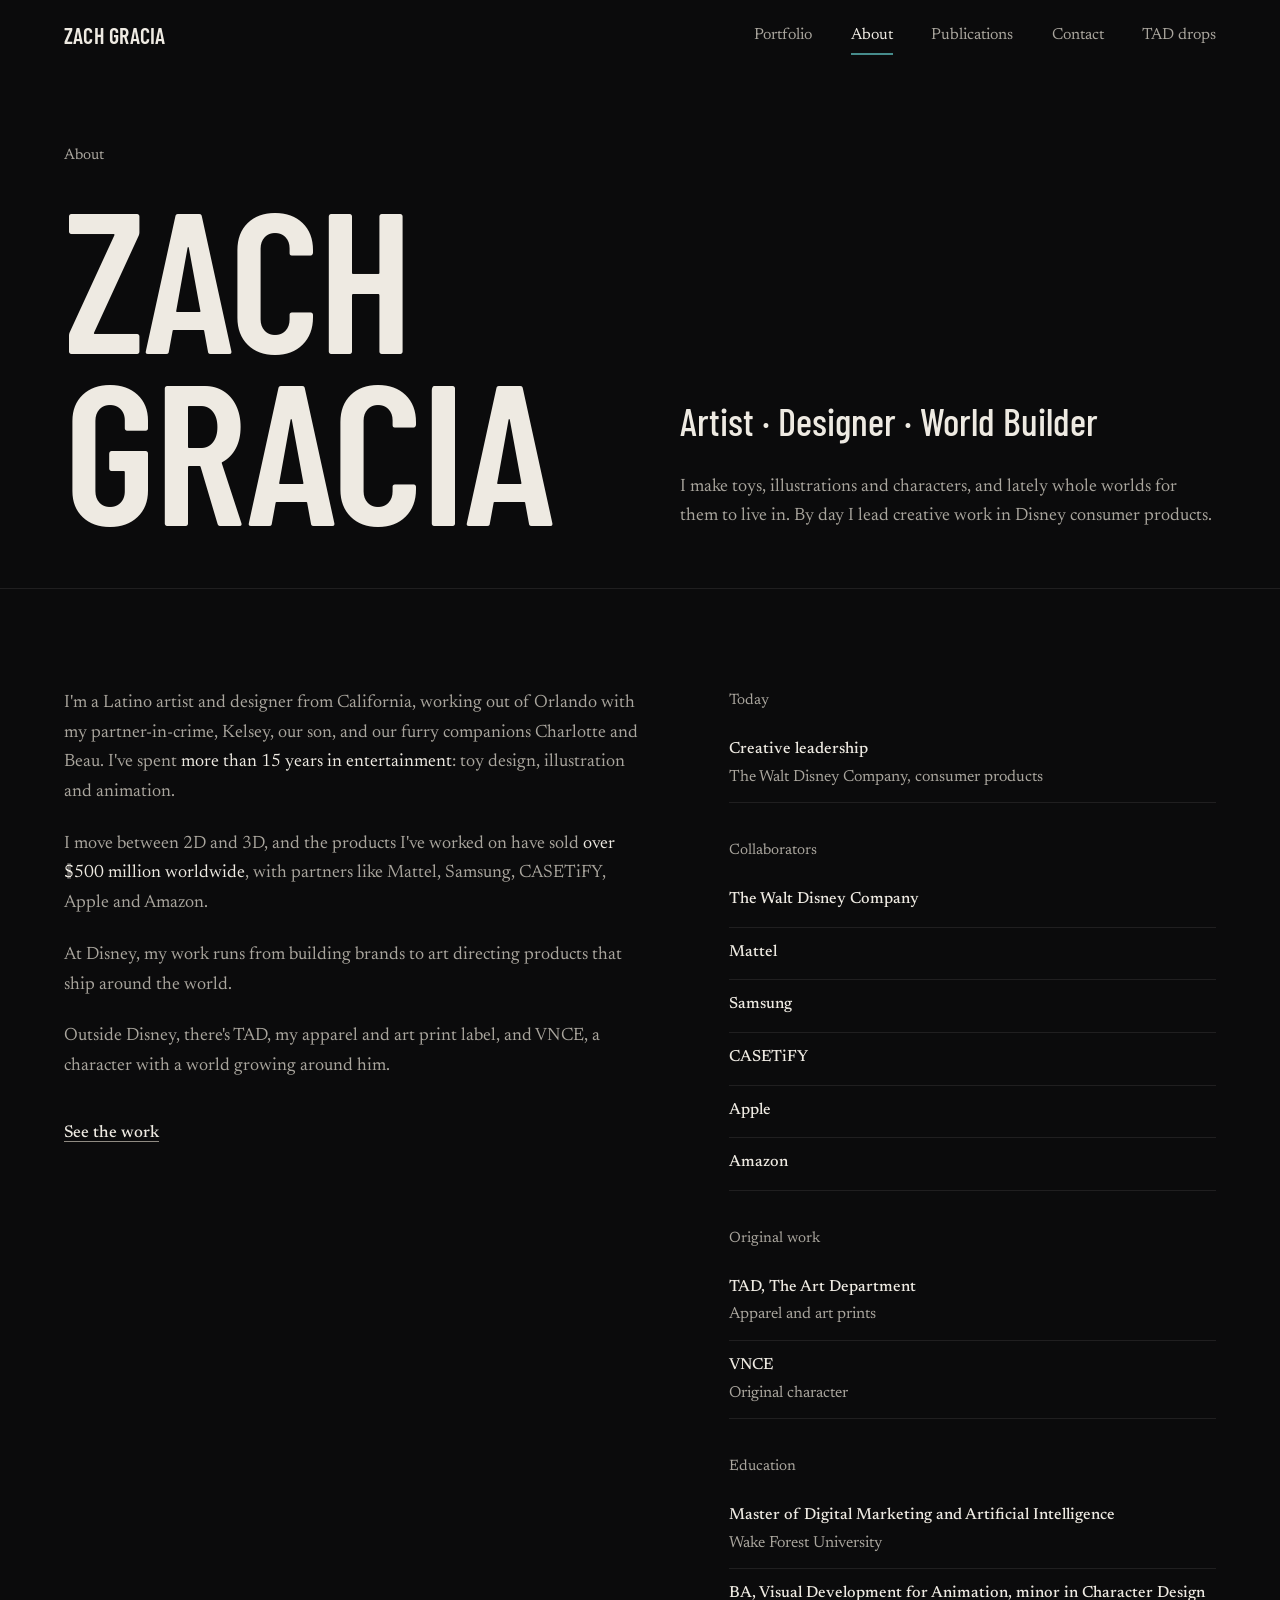
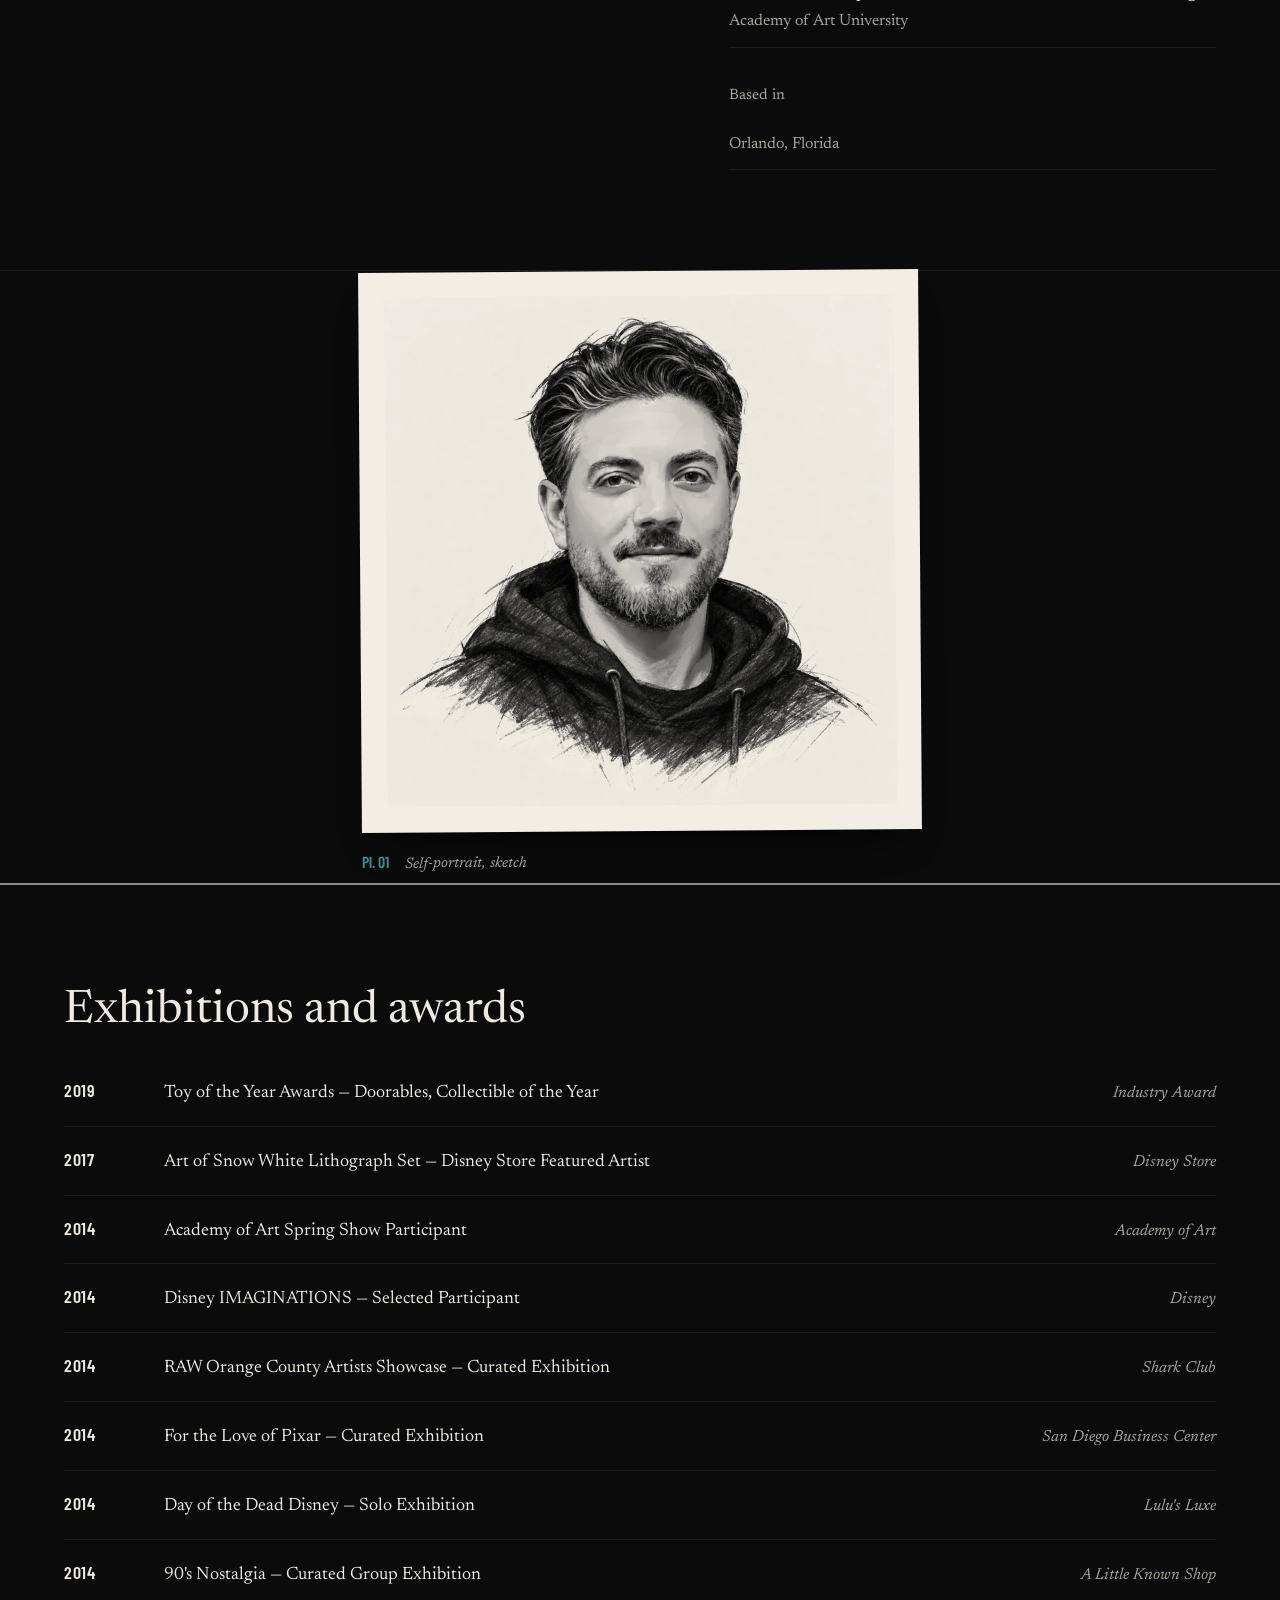
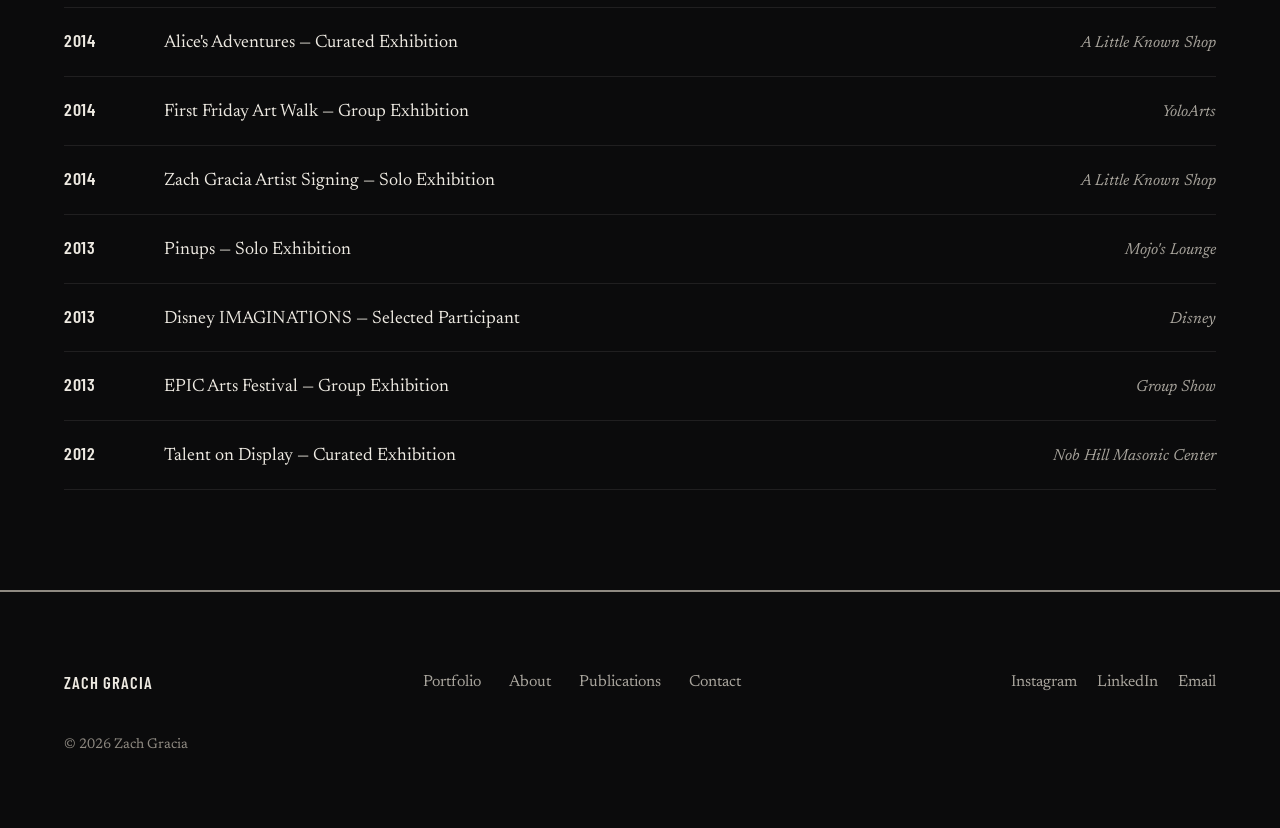
==== commit fa84ffd8: "Preview: link-preview image and tags on every page; 800px image variants Co-Authored-By: Claude Opus" ====
--- a/about.html
+++ b/about.html
@@ -5,6 +5,11 @@
   <meta name="viewport" content="width=device-width, initial-scale=1.0">
   <title>About — Zach Gracia</title>
   <meta name="description" content="About Zach Gracia: artist, designer and world builder, and a creative leader in Disney consumer products.">
+  <meta property="og:type" content="website">
+  <meta property="og:title" content="About — Zach Gracia">
+  <meta property="og:description" content="About Zach Gracia: artist, designer and world builder, and a creative leader in Disney consumer products.">
+  <meta property="og:image" content="images/og/og-home.jpg">
+  <meta name="twitter:card" content="summary_large_image">
   <link rel="icon" href="favicon.svg" type="image/svg+xml">
   <link rel="stylesheet" href="css/styles.css">
   <link rel="stylesheet" href="css/catalogue.css">
@@ -133,7 +138,7 @@
   <!-- PLACEHOLDER: Photo -->
   <div style="padding: 0 var(--gutter); max-width: var(--max-width); margin: 0 auto 3px;">
     <div class="ph ph-21-9 has-img mount-paper" style="aspect-ratio: 2048 / 2048; --r: 2048 / 2048; max-width: 560px">
-      <img src="images/work/zg-portrait.webp" alt="Sketch portrait of Zach Gracia" width="2048" height="2048" loading="lazy">
+      <img src="images/work/zg-portrait.webp" srcset="images/work/zg-portrait-800w.webp 800w, images/work/zg-portrait.webp 2048w" sizes="(max-width: 768px) 100vw, 50vw" alt="Sketch portrait of Zach Gracia" width="2048" height="2048" loading="lazy">
       <span class="ph-label">Self-portrait, sketch</span>
     </div>
   </div>
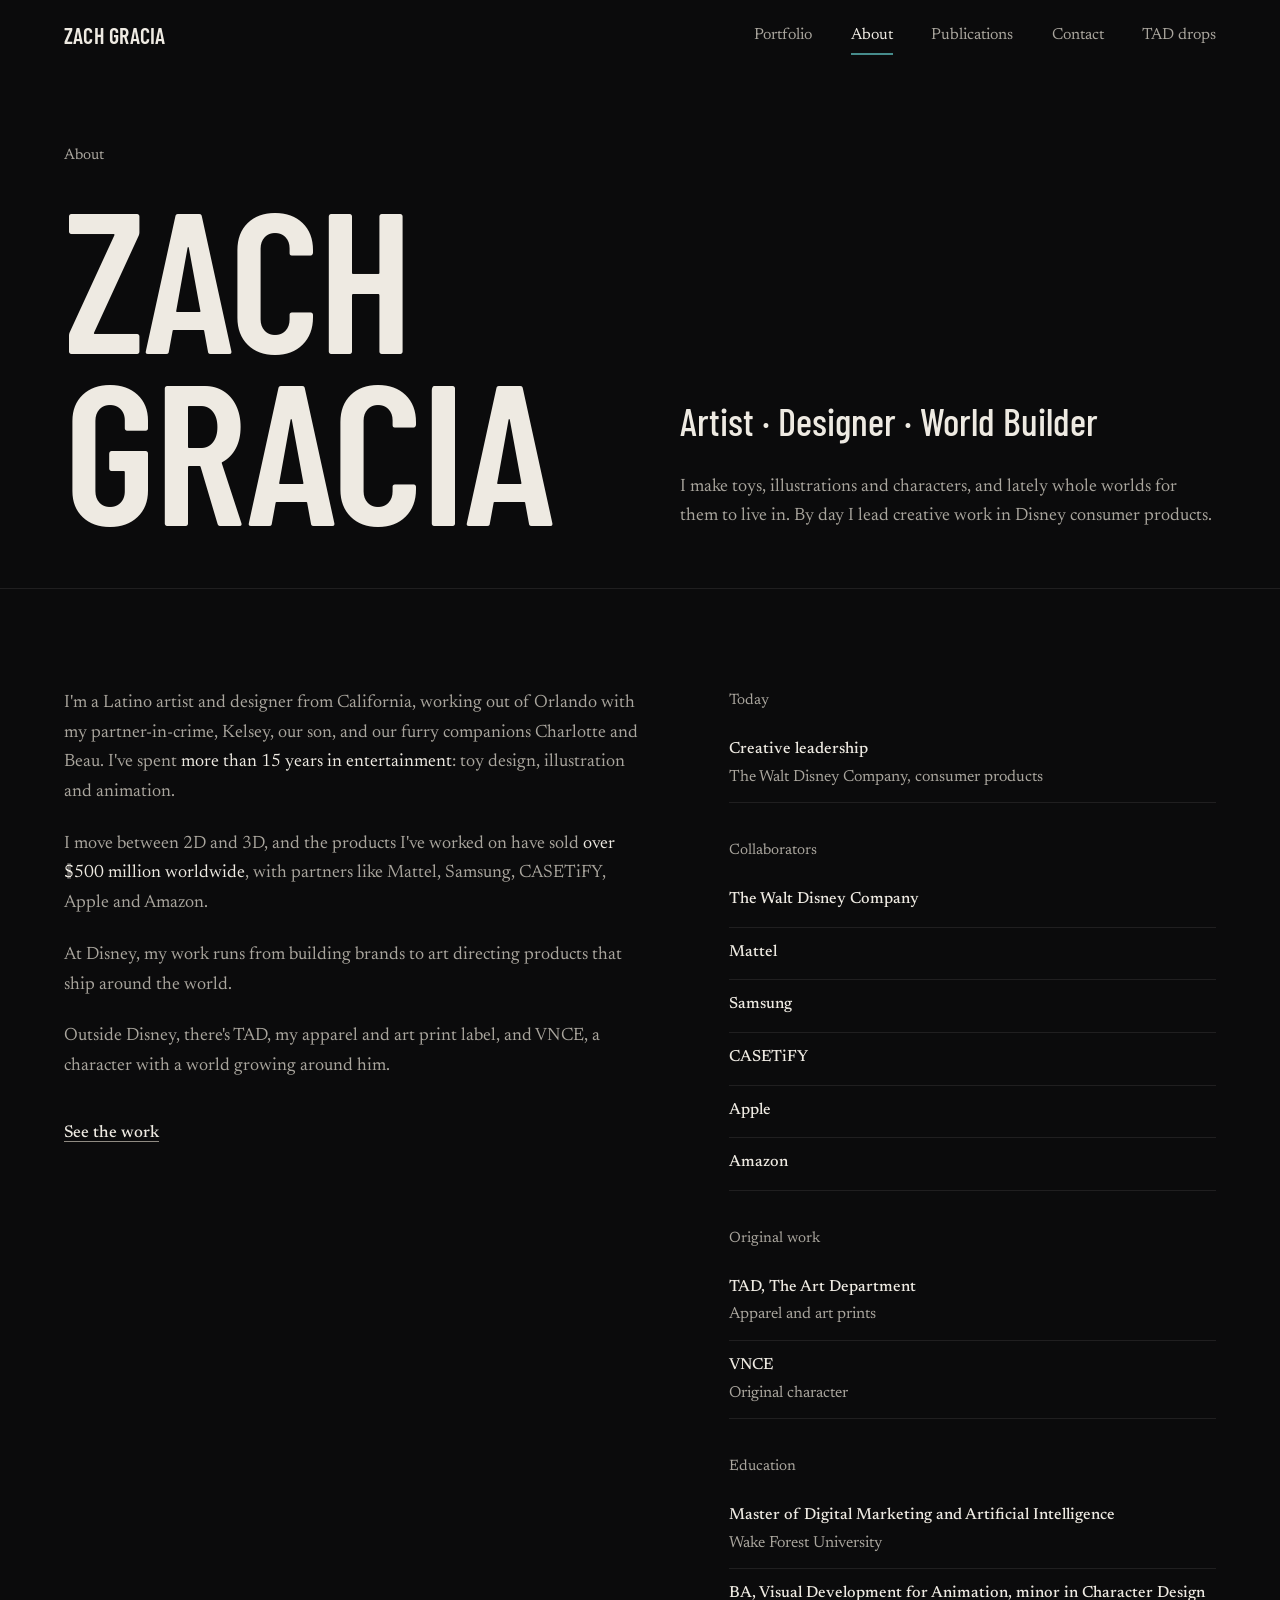
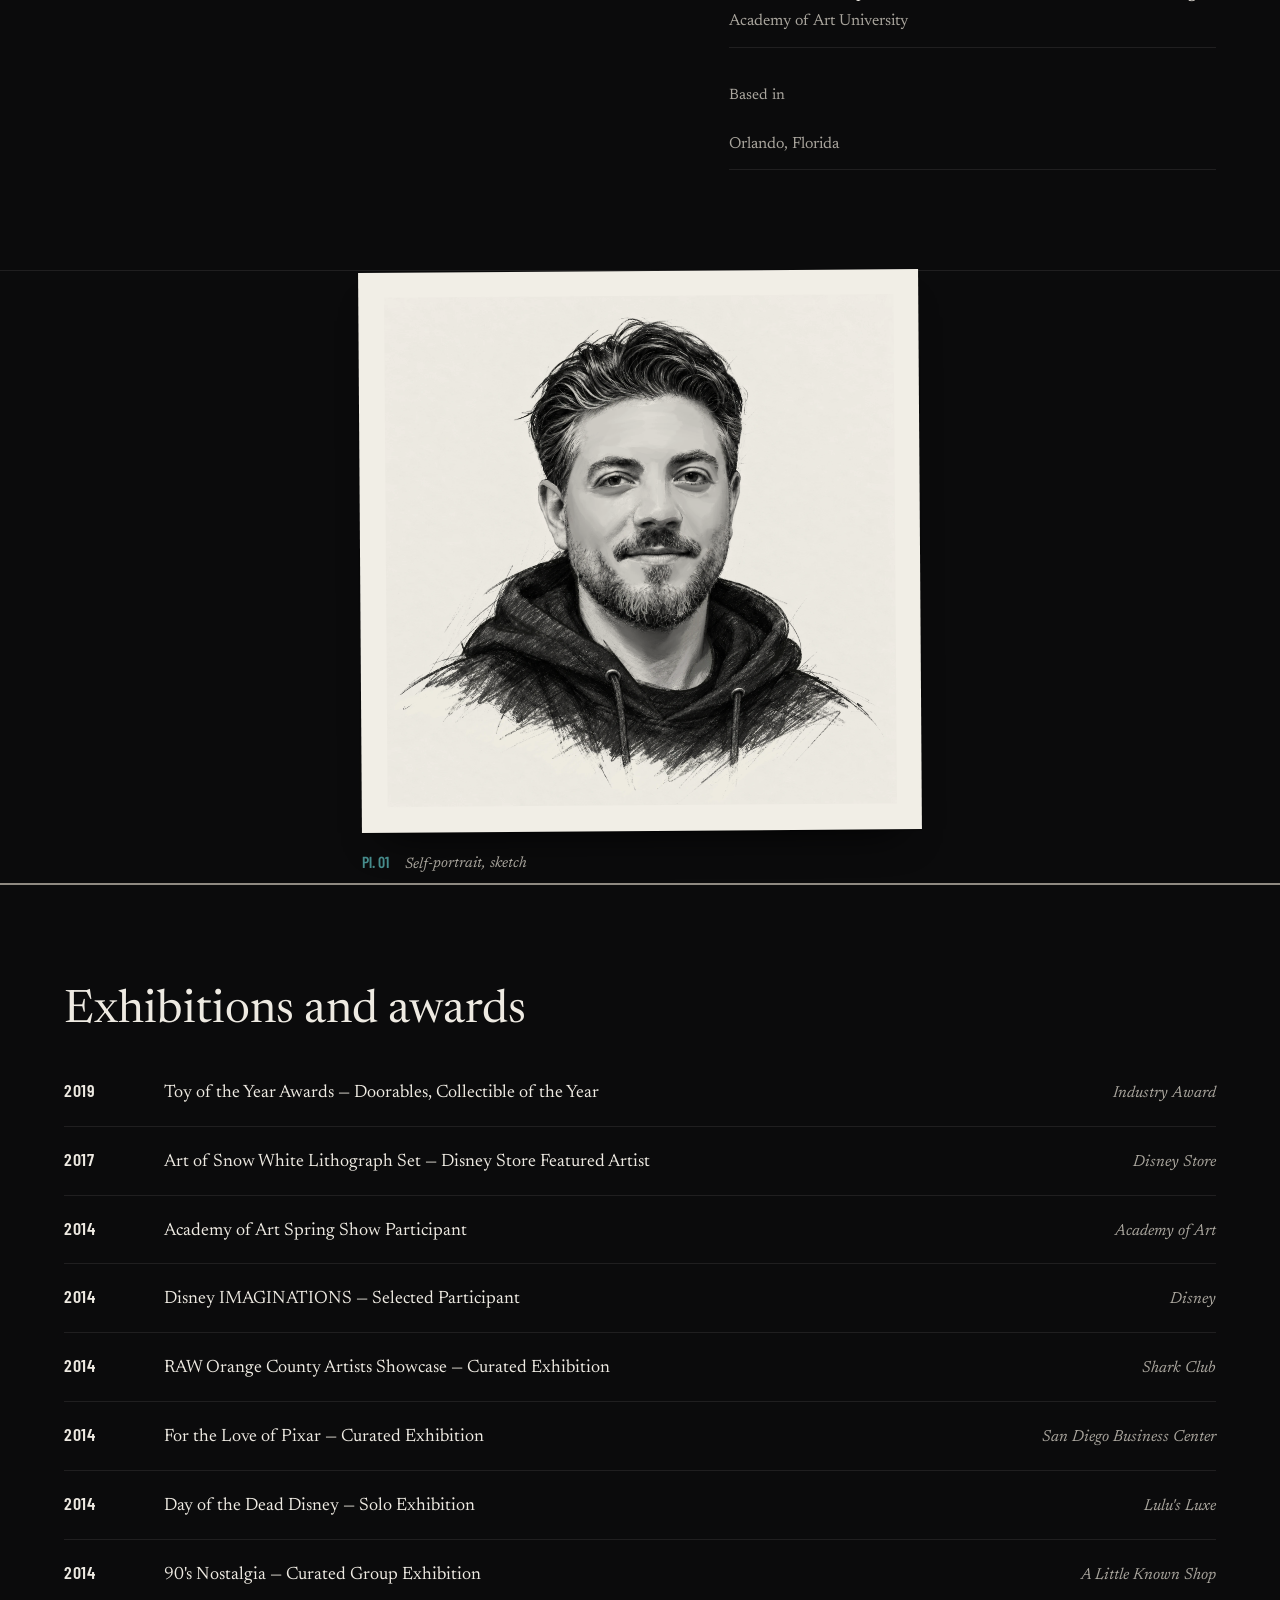
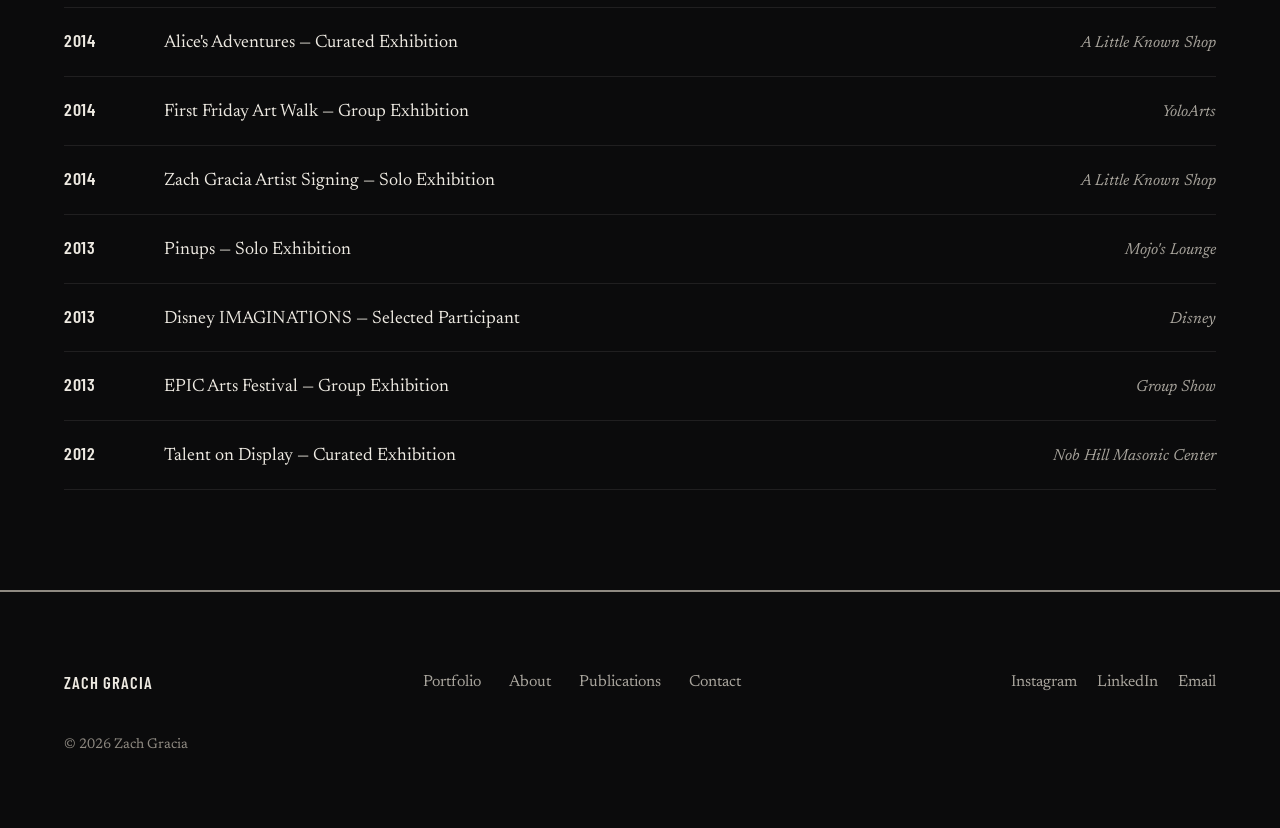
==== commit a1f0958d: "Preview: sharper images on 2x screens, 1500px TAD logos, hide Disney sections still waiting for file" ====
--- a/about.html
+++ b/about.html
@@ -138,7 +138,7 @@
   <!-- PLACEHOLDER: Photo -->
   <div style="padding: 0 var(--gutter); max-width: var(--max-width); margin: 0 auto 3px;">
     <div class="ph ph-21-9 has-img mount-paper" style="aspect-ratio: 2048 / 2048; --r: 2048 / 2048; max-width: 560px">
-      <img src="images/work/zg-portrait.webp" srcset="images/work/zg-portrait-800w.webp 800w, images/work/zg-portrait.webp 2048w" sizes="(max-width: 768px) 100vw, 50vw" alt="Sketch portrait of Zach Gracia" width="2048" height="2048" loading="lazy">
+      <img src="images/work/zg-portrait.webp" srcset="images/work/zg-portrait-800w.webp 800w, images/work/zg-portrait.webp 2048w" sizes="(max-width: 768px) 100vw, 1200px" alt="Sketch portrait of Zach Gracia" width="2048" height="2048" loading="lazy">
       <span class="ph-label">Self-portrait, sketch</span>
     </div>
   </div>
--- a/css/catalogue.css
+++ b/css/catalogue.css
@@ -809,3 +809,52 @@
 
 /* captions under tilted paper sit clear of the sheet's lowered corner */
 .ph.mount-paper .ph-label { padding-top: 18px; }
+
+/* Shop: next drop + archive */
+.cart-hero .cart-hero-sub { max-width: 34ch; margin-left: auto; margin-right: auto; font-size: clamp(19px, 1.8vw, 24px); }
+.drops-intro { margin-top: 12px; font-size: 18px; color: var(--text-secondary); max-width: 52ch; }
+.drops-grid--archive { grid-template-columns: repeat(2, minmax(0, 1fr)); gap: 40px 32px; }
+.drops-grid--archive .drop-card-price.tbd { color: var(--text-muted); }
+@media (max-width: 768px) { .drops-grid--archive { grid-template-columns: minmax(0, 1fr); } }
+
+/* ==========================================================
+   HOME MOTION (one curve, a few durations, nothing loops)
+   ========================================================== */
+/* hero entrance: name rises line by line, the sheet lands on the desk */
+.has-motion .hero-title, .has-motion .hero-roles, .has-motion .hero-statement, .has-motion .hero-actions {
+  animation: rise 640ms var(--ease) both;
+}
+.has-motion .hero-roles { animation-delay: 120ms; }
+.has-motion .hero-statement { animation-delay: 200ms; }
+.has-motion .hero-actions { animation-delay: 280ms; }
+.has-motion .hero-plate .ph.mount-paper { animation: land 900ms var(--ease) 150ms both; }
+@keyframes rise { from { opacity: 0; transform: translateY(14px); } to { opacity: 1; transform: none; } }
+@keyframes land { from { opacity: 0; transform: translateY(28px) rotate(3deg); } to { opacity: 1; transform: rotate(-1deg); } }
+
+/* the drawing and the finished art share one square sheet */
+.hero-draw .hero-final { opacity: 0; transition: opacity 700ms var(--ease); }
+.hero-draw .hero-sketch { position: absolute; inset: 4%; width: 92%; height: 92%; aspect-ratio: auto; transition: opacity 700ms var(--ease); }
+.hero-draw.drawn .hero-final { opacity: 1; }
+.hero-draw.drawn .hero-sketch { opacity: 0; pointer-events: none; }
+.hero-plate .ph.hero-draw > img.hero-final { inset: 4%; width: 92%; height: 92%; object-fit: contain; }
+.hero-plate { max-width: 560px; justify-self: end; width: 100%; }
+
+/* reveals */
+.reveal { opacity: 0; transform: translateY(12px); transition: opacity 500ms var(--ease), transform 500ms var(--ease); }
+.reveal.in { opacity: 1; transform: none; }
+
+/* closing contact band */
+.close-band { padding: clamp(64px, 9vw, 128px) var(--gutter); }
+.close-band-inner {
+  max-width: var(--max-width); margin: 0 auto;
+  border-top: 2px solid var(--keyline); padding-top: 48px;
+}
+.close-band-title { font-family: var(--font-ui); font-weight: 400; font-size: clamp(36px, 5vw, 64px); line-height: 1.1; margin: 8px 0 32px; }
+.close-band-actions { display: flex; gap: 24px; align-items: center; flex-wrap: wrap; }
+
+.motion-off .has-motion *, .motion-off .reveal { animation: none !important; opacity: 1 !important; transform: none !important; }
+@media (prefers-reduced-motion: reduce) { .reveal { opacity: 1; transform: none; } }
+
+/* home hero: the portrait is a still, no entrance on the sheet */
+.has-motion .hero-plate .ph.mount-paper { animation: none; }
+.hero-plate .ph.mount-paper > img { inset: 4%; width: 92%; height: 92%; object-fit: contain; }
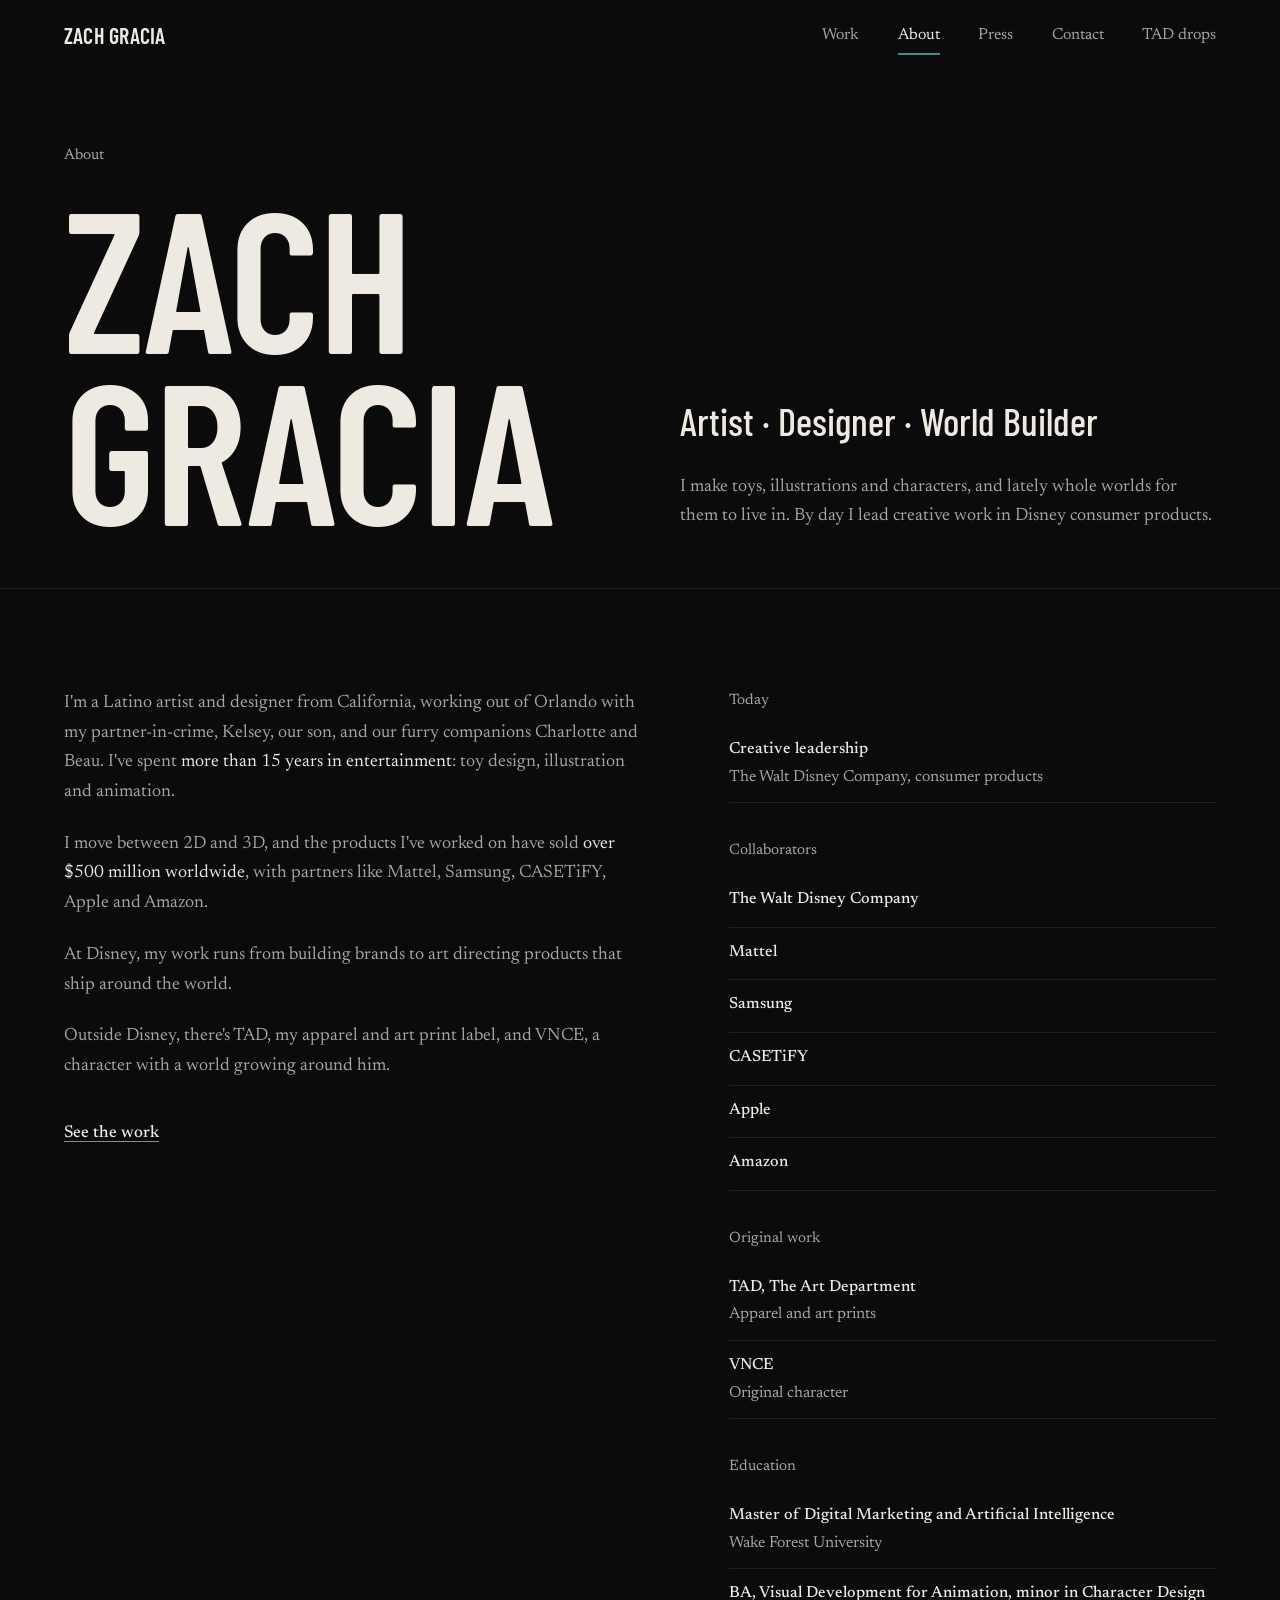
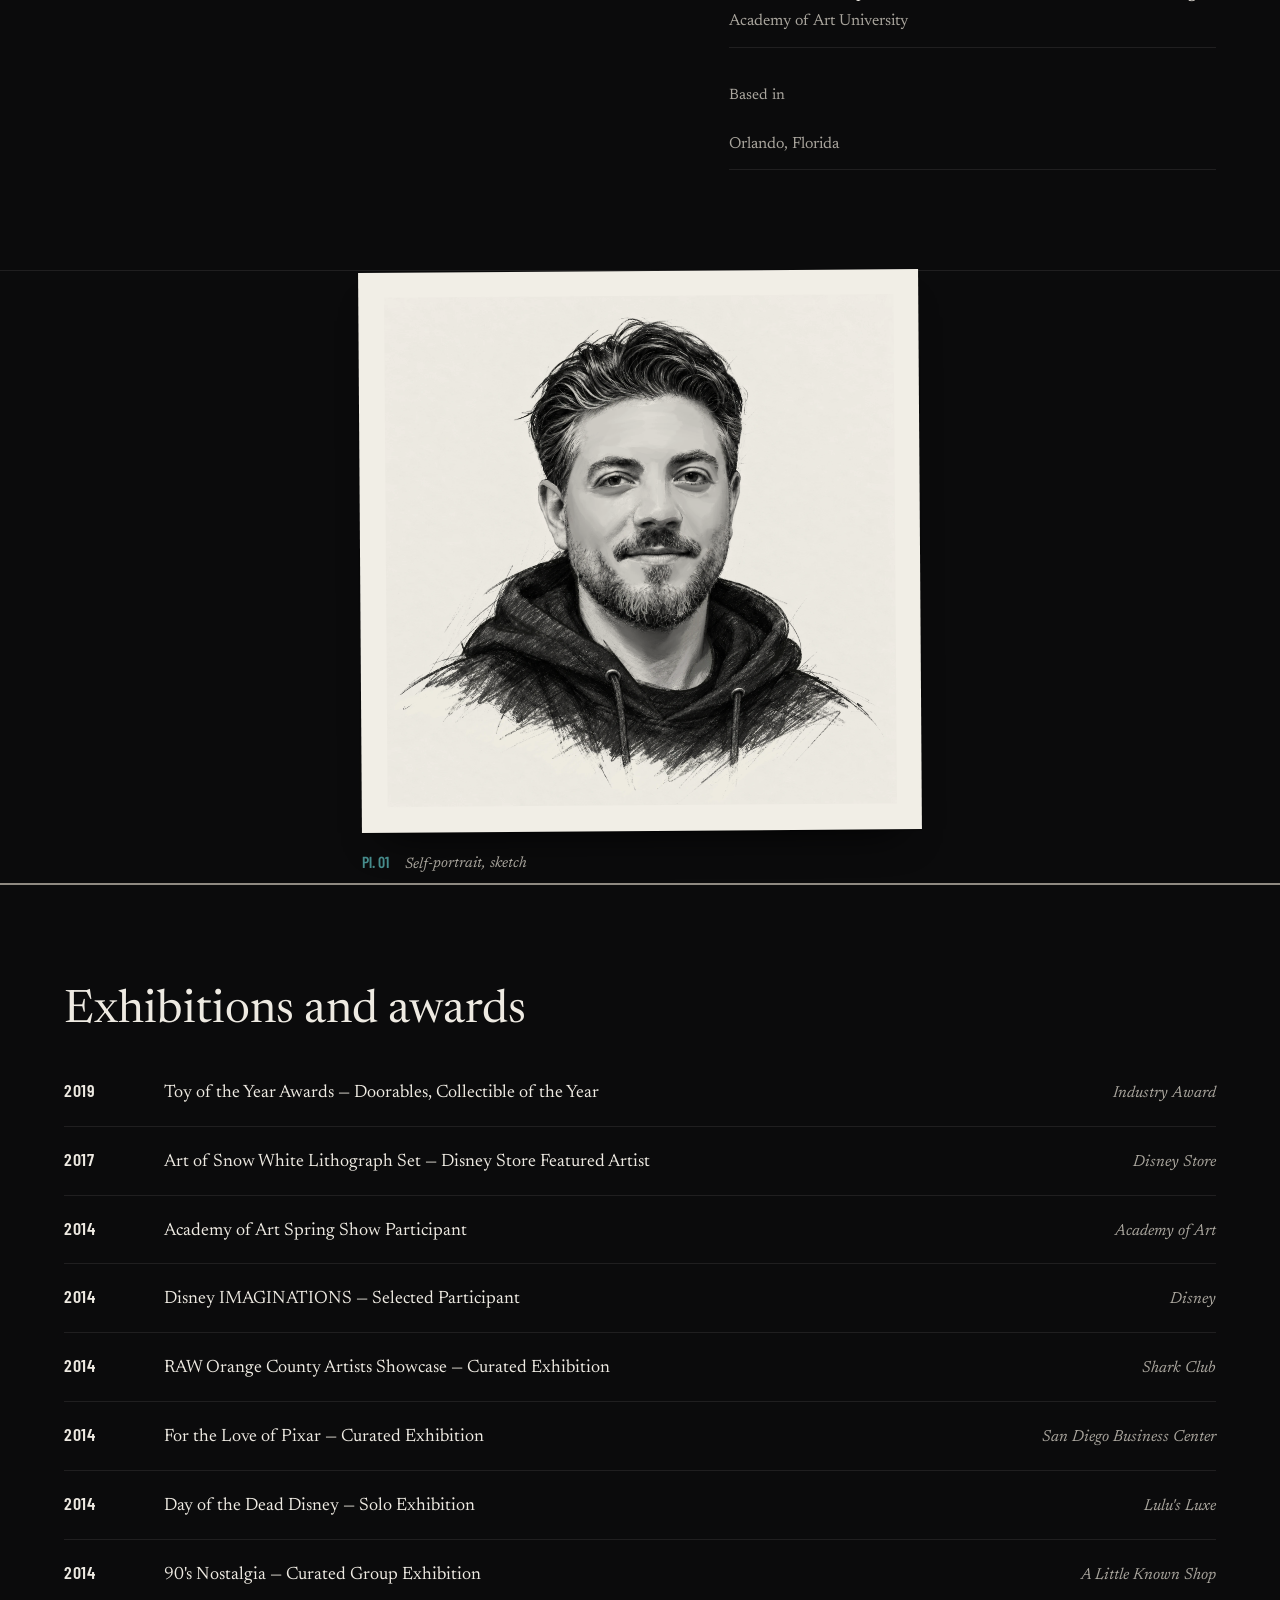
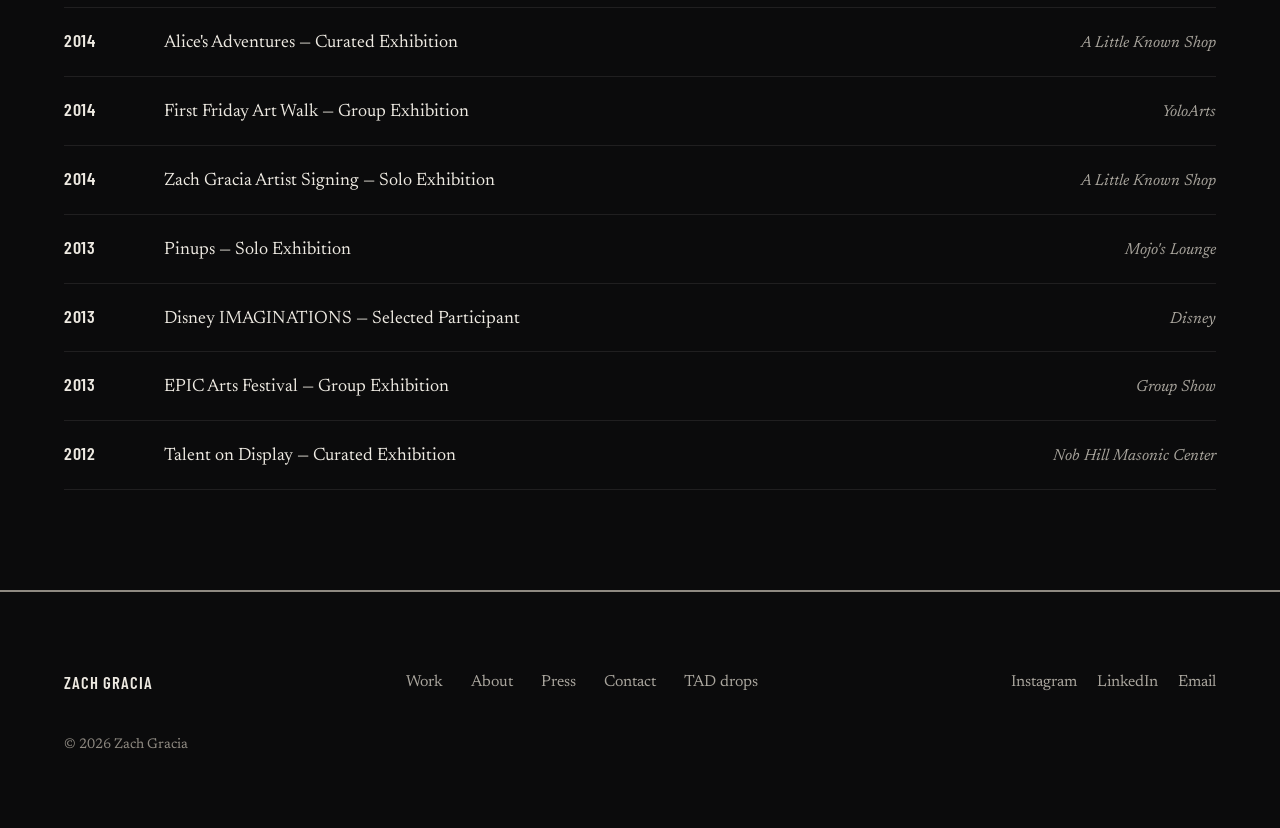
==== commit eb99742b: "Preview: Disney project index, Work/Press/TAD drops naming, VNCE ending, Home rhythm; Press keeps pu" ====
--- a/about.html
+++ b/about.html
@@ -22,9 +22,9 @@
     <div class="nav-inner">
       <a href="index.html" class="nav-logo">Zach Gracia</a>
       <div class="nav-links">
-        <a href="portfolio.html" class="nav-link">Portfolio</a>
+        <a href="portfolio.html" class="nav-link">Work</a>
         <a href="about.html" class="nav-link">About</a>
-        <a href="publications.html" class="nav-link">Publications</a>
+        <a href="publications.html" class="nav-link">Press</a>
         <a href="contact.html" class="nav-link">Contact</a>
         <a href="cart.html" class="nav-cart">TAD drops</a>
       </div>
@@ -35,11 +35,11 @@
   </nav>
 
   <div class="nav-mobile-overlay" id="mobile-menu">
-    <a href="portfolio.html" class="nav-mobile-link">Portfolio</a>
+    <a href="portfolio.html" class="nav-mobile-link">Work</a>
     <a href="about.html" class="nav-mobile-link">About</a>
-    <a href="publications.html" class="nav-mobile-link">Publications</a>
+    <a href="publications.html" class="nav-mobile-link">Press</a>
     <a href="contact.html" class="nav-mobile-link">Contact</a>
-    <a href="cart.html" class="nav-mobile-link">Shop</a>
+    <a href="cart.html" class="nav-mobile-link">TAD drops</a>
   </div>
 
   <main id="main">
@@ -234,10 +234,11 @@
     <div class="footer-inner">
       <a href="index.html" class="footer-logo">Zach Gracia</a>
       <nav class="footer-links">
-        <a href="portfolio.html" class="footer-link">Portfolio</a>
+        <a href="portfolio.html" class="footer-link">Work</a>
         <a href="about.html" class="footer-link">About</a>
-        <a href="publications.html" class="footer-link">Publications</a>
+        <a href="publications.html" class="footer-link">Press</a>
         <a href="contact.html" class="footer-link">Contact</a>
+        <a href="cart.html" class="footer-link">TAD drops</a>
       </nav>
       <div class="footer-social">
         <a href="https://www.instagram.com/zach_gracia/" class="footer-link" target="_blank" rel="noopener">Instagram<span class="visually-hidden"> (opens in a new tab)</span></a>
--- a/css/catalogue.css
+++ b/css/catalogue.css
@@ -858,3 +858,42 @@
 /* home hero: the portrait is a still, no entrance on the sheet */
 .has-motion .hero-plate .ph.mount-paper { animation: none; }
 .hero-plate .ph.mount-paper > img { inset: 4%; width: 92%; height: 92%; object-fit: contain; }
+
+/* ---------- Disney: project index ---------- */
+.project-index {
+  max-width: calc(var(--max-width) + 2 * var(--gutter));
+  margin: 0 auto;
+  padding: 48px var(--gutter) 8px;
+}
+.project-index ol { list-style: none; margin: 16px 0 0; padding: 0; border-top: 2px solid var(--keyline); }
+.project-index li { border-bottom: 1px solid var(--border); }
+.project-index a {
+  display: grid;
+  grid-template-columns: 48px minmax(0, 1fr) auto;
+  gap: 16px;
+  align-items: baseline;
+  padding: 14px 0;
+  min-height: 44px;
+  transition: background-color var(--transition-fast);
+}
+.project-index a:hover, .project-index a:focus-visible { background: var(--bg-surface); }
+.pidx-n { font-family: var(--font-display); font-weight: 600; font-size: 16px; color: var(--accent); }
+.pidx-t { font-family: var(--font-ui); font-size: 22px; font-style: italic; color: var(--text-primary); }
+.pidx-l { font-size: 15px; color: var(--text-muted); text-align: right; }
+.sub-project { scroll-margin-top: calc(var(--nav-height) + 24px); }
+@media (max-width: 768px) { .pidx-l { display: none; } .project-index a { grid-template-columns: 40px 1fr; } }
+
+/* ---------- case studies: a real "next" at the end ---------- */
+.project-body + div[style*="justify-content"] { align-items: flex-end !important; padding-top: 56px !important; padding-bottom: 72px !important; }
+.project-body + div[style*="justify-content"] .btn-ghost:last-child {
+  display: inline-flex; flex-direction: column; align-items: flex-end; gap: 6px;
+  font-family: var(--font-ui); font-size: clamp(28px, 3.4vw, 44px); line-height: 1.1; text-decoration: none;
+}
+.project-body + div[style*="justify-content"] .btn-ghost:last-child::before {
+  content: 'Next'; font-size: 15px; color: var(--text-muted); font-style: normal;
+}
+.project-body + div[style*="justify-content"] .btn-ghost:last-child:hover { color: var(--text-primary); }
+
+/* ---------- Home: tighter rhythm between "In brief" and About ---------- */
+.index-line + .about-teaser { padding-top: 40px; }
+.index-line { padding-bottom: 40px; }
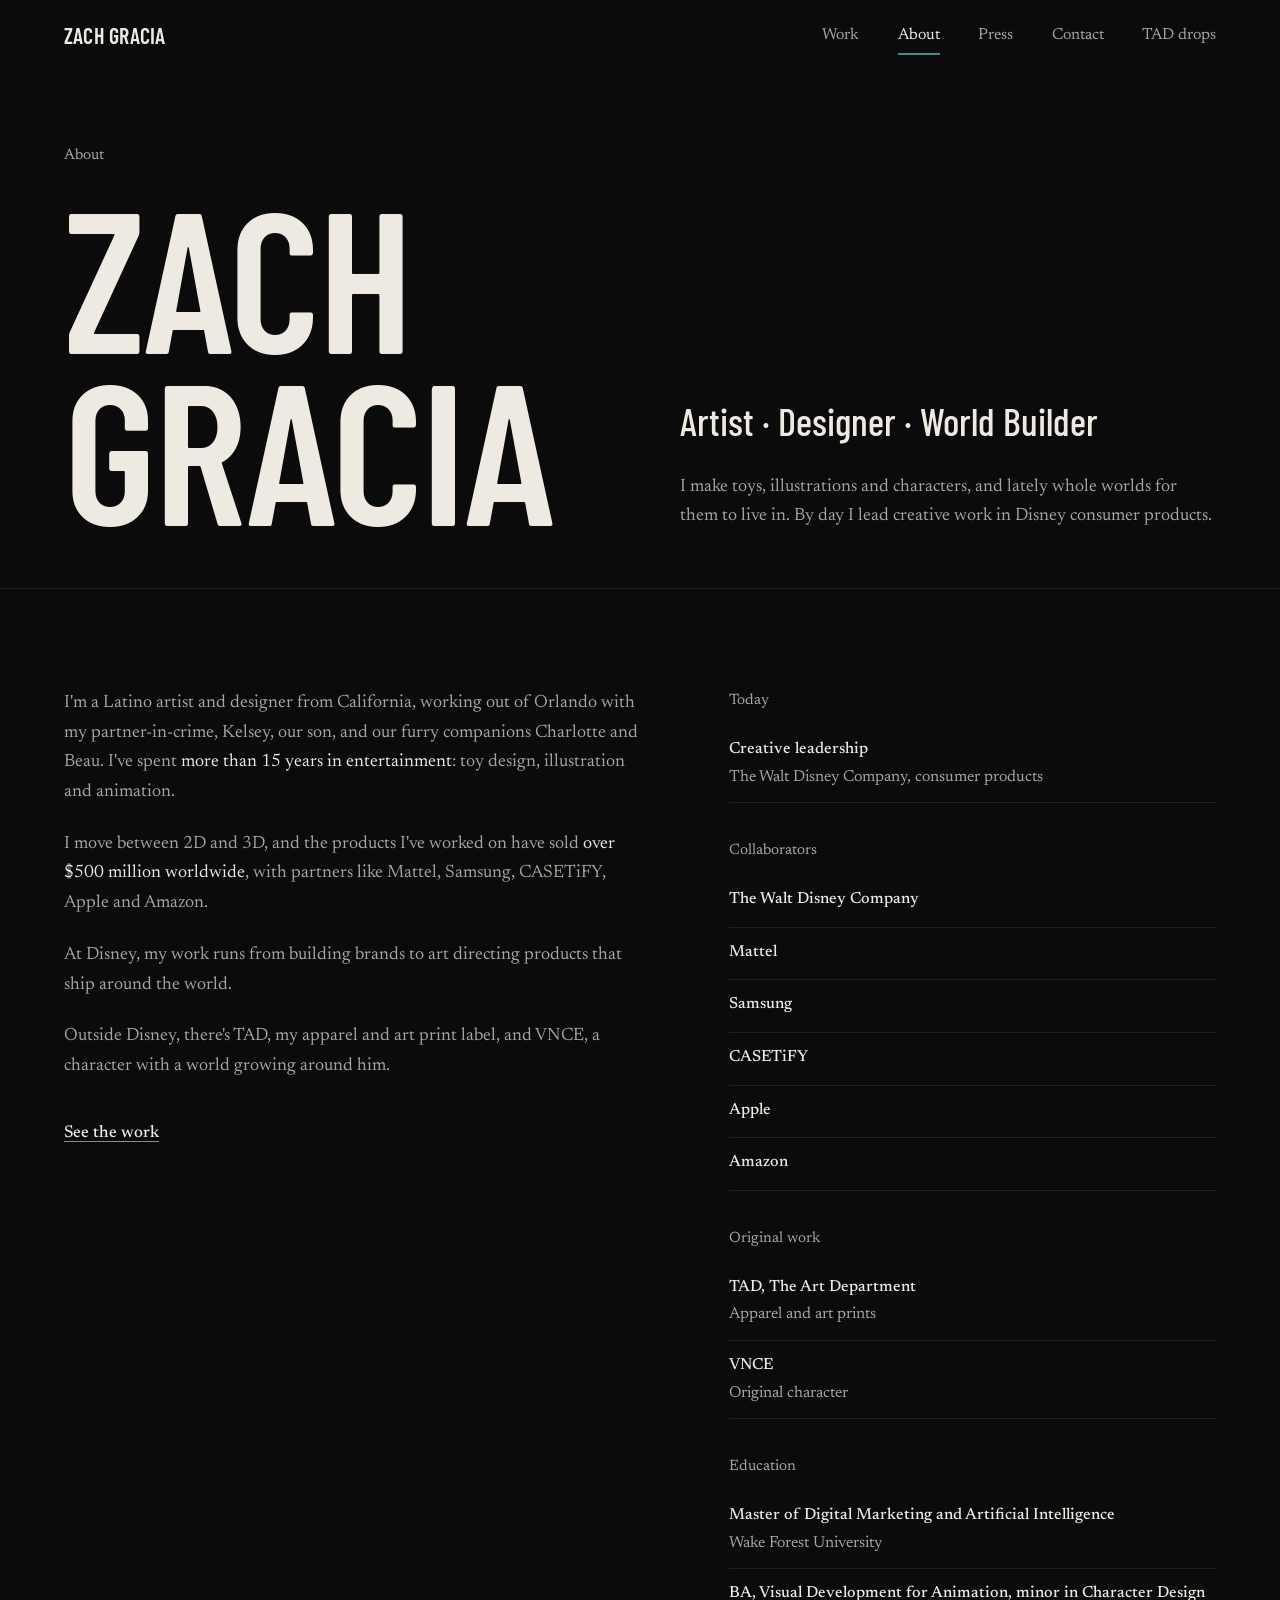
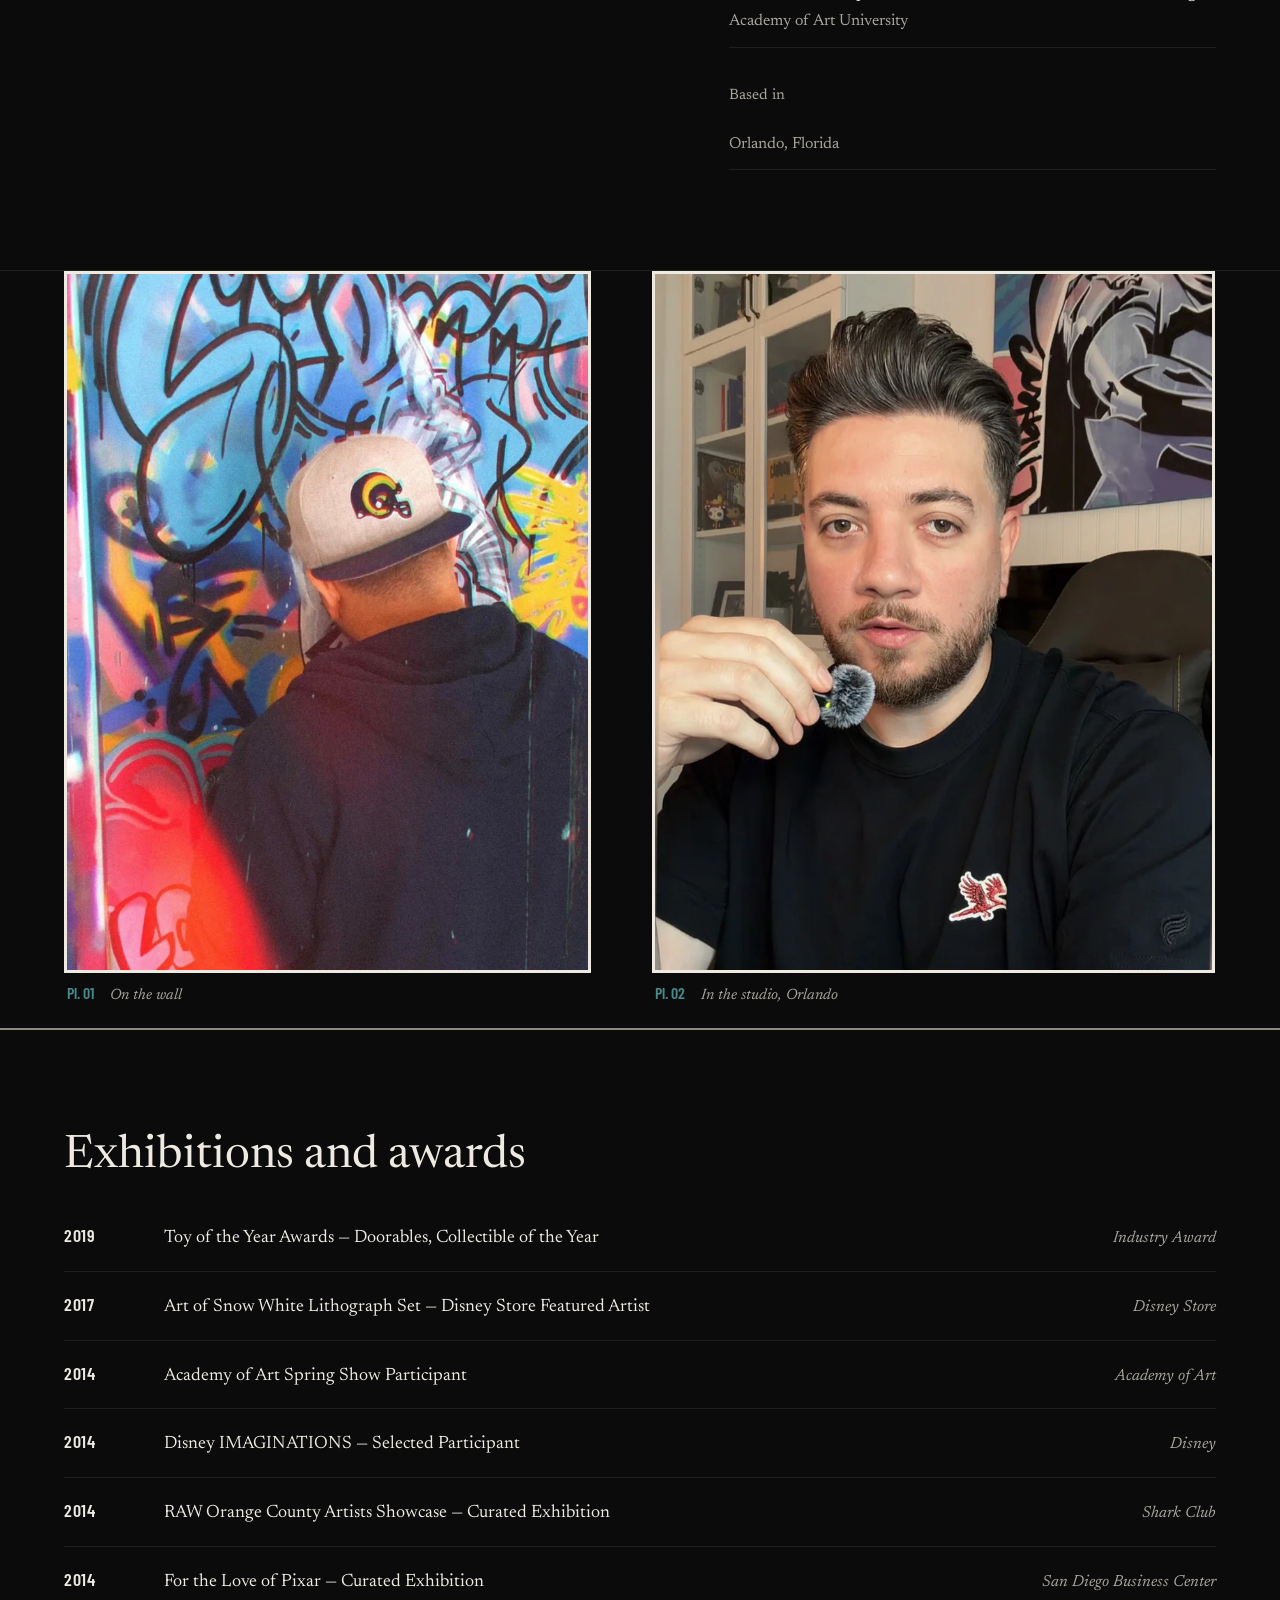
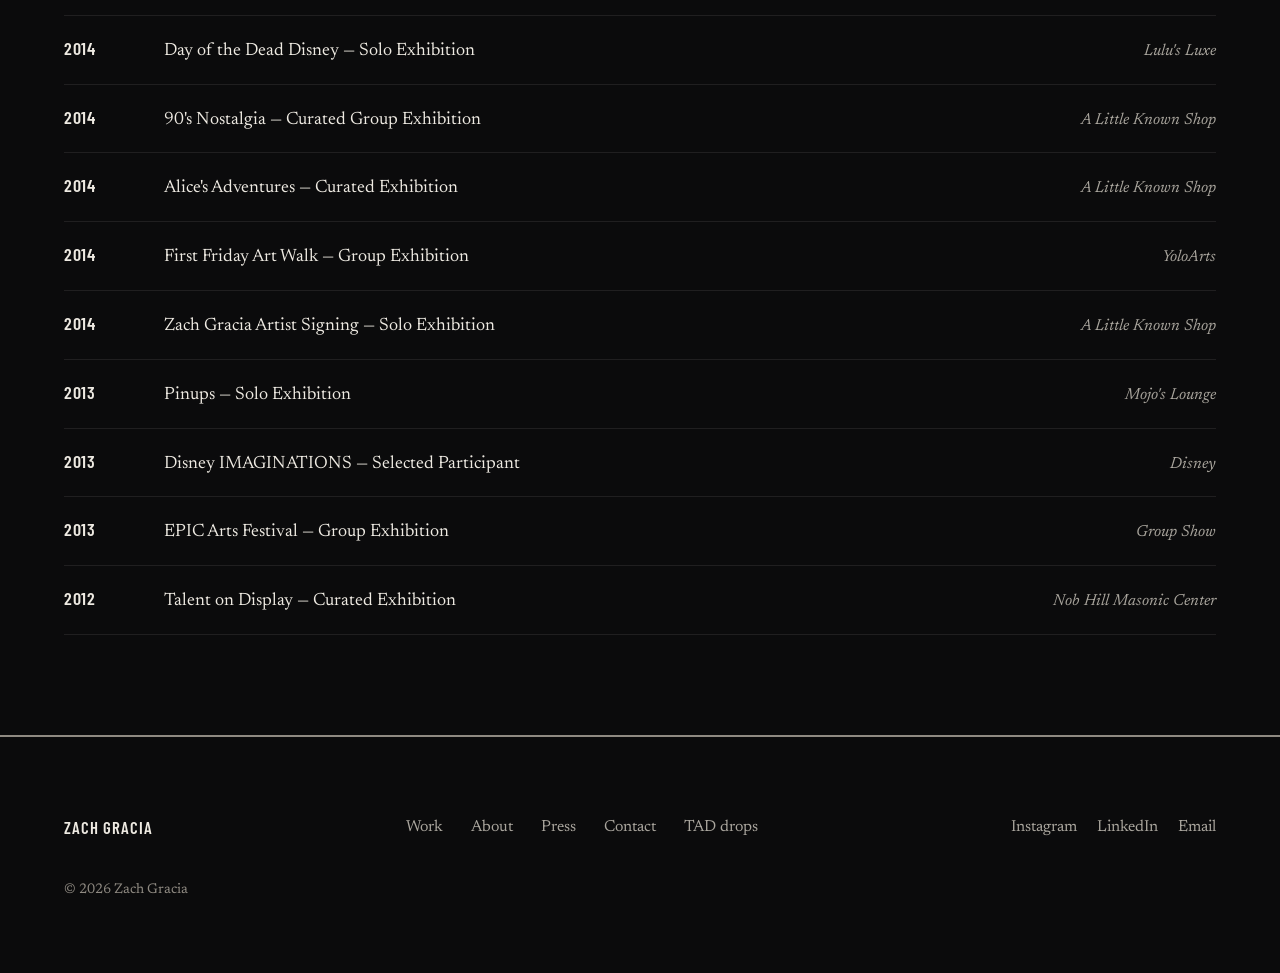
==== commit 740e2f96: "Preview: Frozen Playground and Mickey camper on Disney & Beyond; studio photos on About Frozen Playg" ====
--- a/about.html
+++ b/about.html
@@ -135,11 +135,11 @@
     </div>
   </section>
 
-  <!-- PLACEHOLDER: Photo -->
-  <div style="padding: 0 var(--gutter); max-width: var(--max-width); margin: 0 auto 3px;">
-    <div class="ph ph-21-9 has-img mount-paper" style="aspect-ratio: 2048 / 2048; --r: 2048 / 2048; max-width: 560px">
-      <img src="images/work/zg-portrait.webp" srcset="images/work/zg-portrait-800w.webp 800w, images/work/zg-portrait.webp 2048w" sizes="(max-width: 768px) 100vw, 1200px" alt="Sketch portrait of Zach Gracia" width="2048" height="2048" loading="lazy">
-      <span class="ph-label">Self-portrait, sketch</span>
+  <!-- PHOTOS -->
+  <div class="about-photos" style="padding: 0 var(--gutter); max-width: var(--max-width); margin: 0 auto 3px;">
+    <div class="gallery-2col">
+      <div class="ph has-img mount-keyline" style="aspect-ratio: 1600 / 2133; --r: 1600 / 2133"><img src="images/work/zach-painting-mural-1600.webp" srcset="images/work/zach-painting-mural-1600-800w.webp 800w, images/work/zach-painting-mural-1600.webp 1600w" sizes="(max-width: 768px) 100vw, 600px" alt="Zach Gracia, seen from behind in a cap and hoodie, painting a graffiti wall" width="1600" height="2133" loading="lazy"><span class="ph-label">On the wall</span></div>
+      <div class="ph has-img mount-keyline" style="aspect-ratio: 1320 / 1647; --r: 1320 / 1647"><img src="images/work/zach-studio-portrait-1320.webp" srcset="images/work/zach-studio-portrait-1320-800w.webp 800w, images/work/zach-studio-portrait-1320.webp 1320w" sizes="(max-width: 768px) 100vw, 600px" alt="Zach Gracia in his studio, with one of his paintings behind him" width="1320" height="1647" loading="lazy"><span class="ph-label">In the studio, Orlando</span></div>
     </div>
   </div>
 
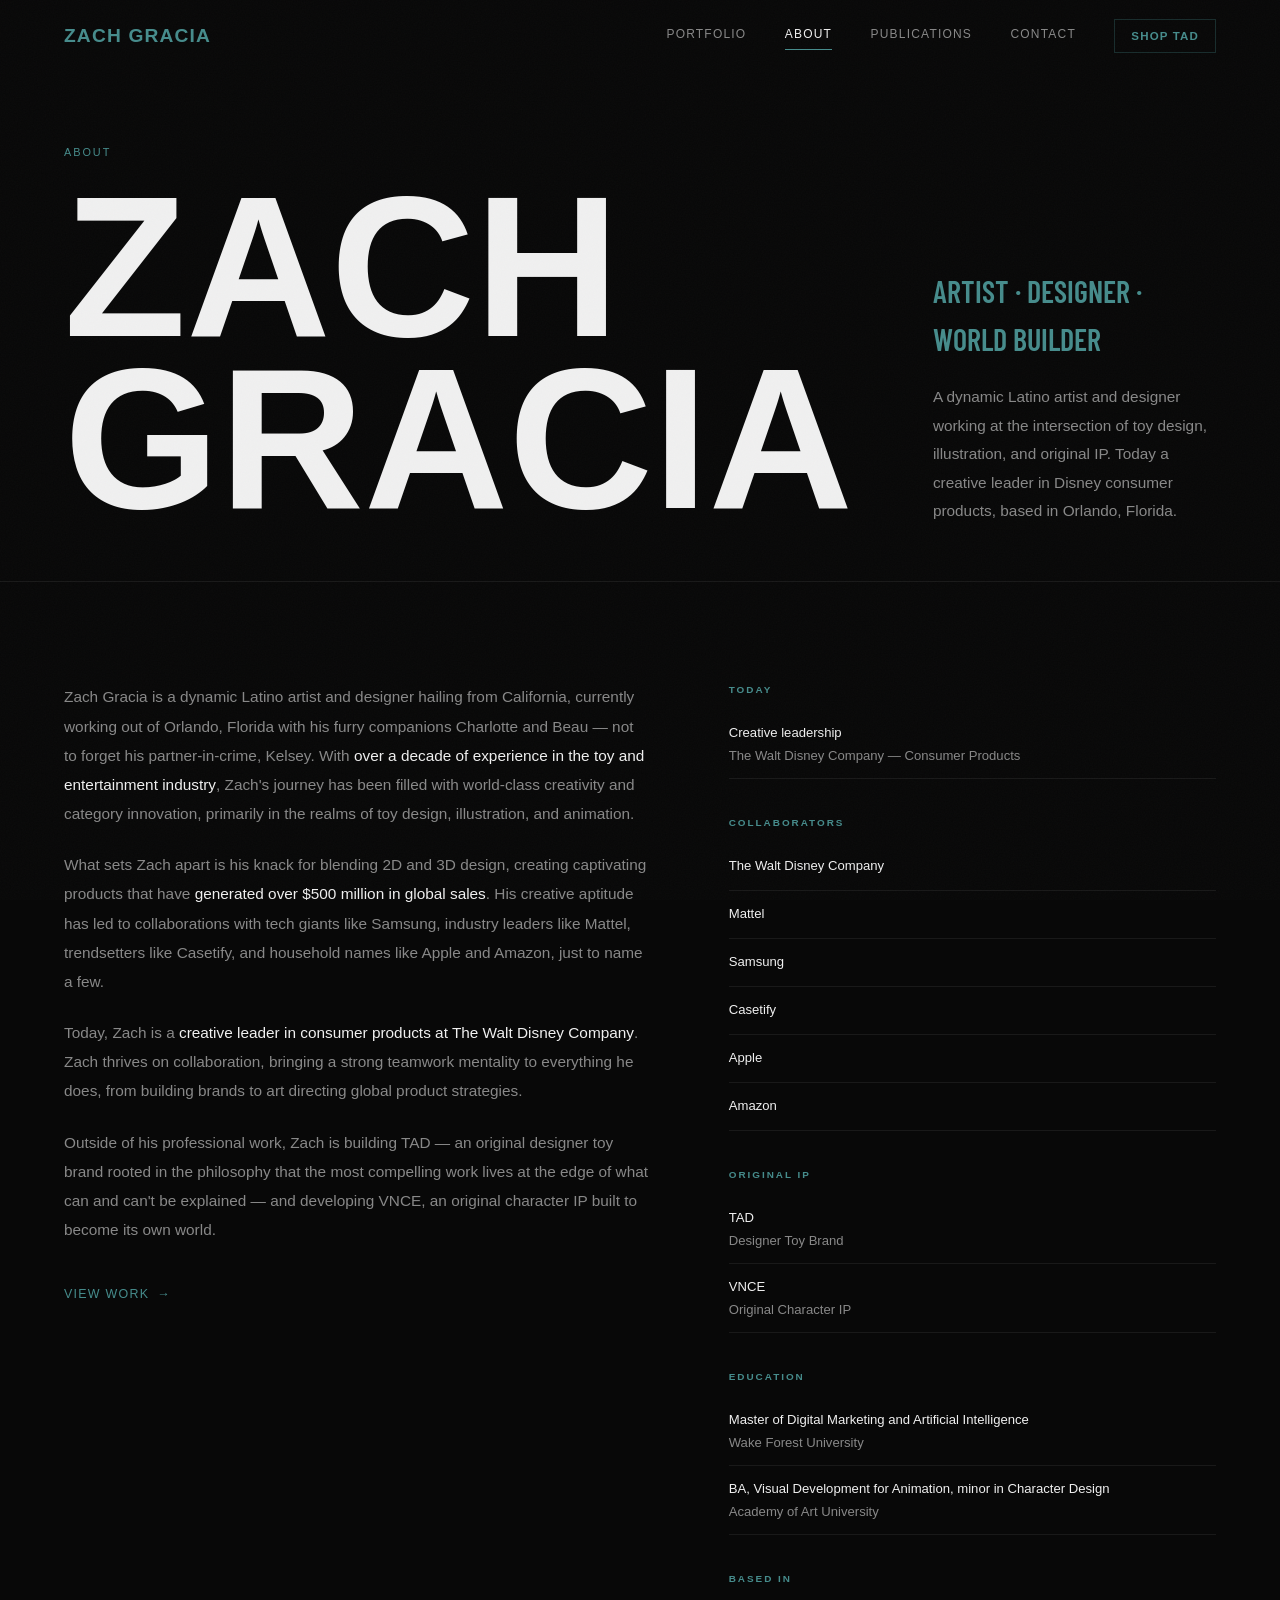
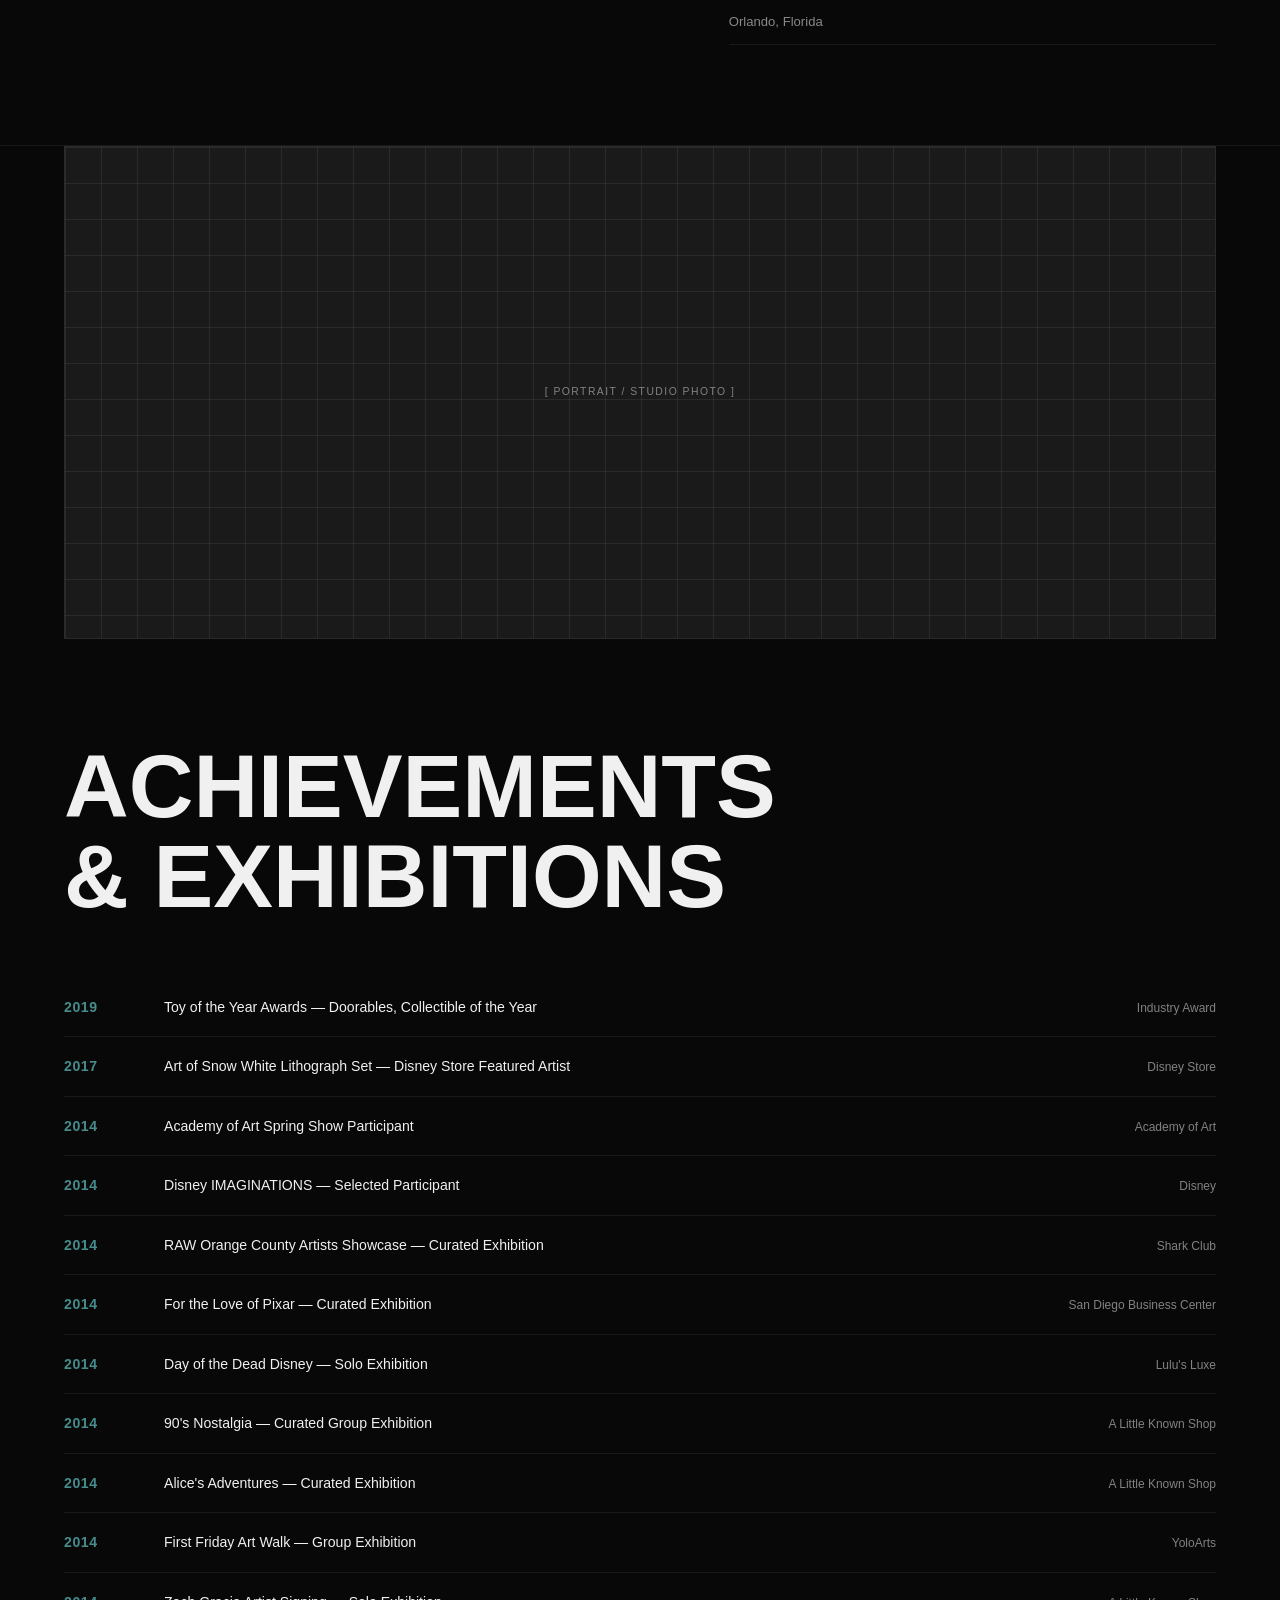
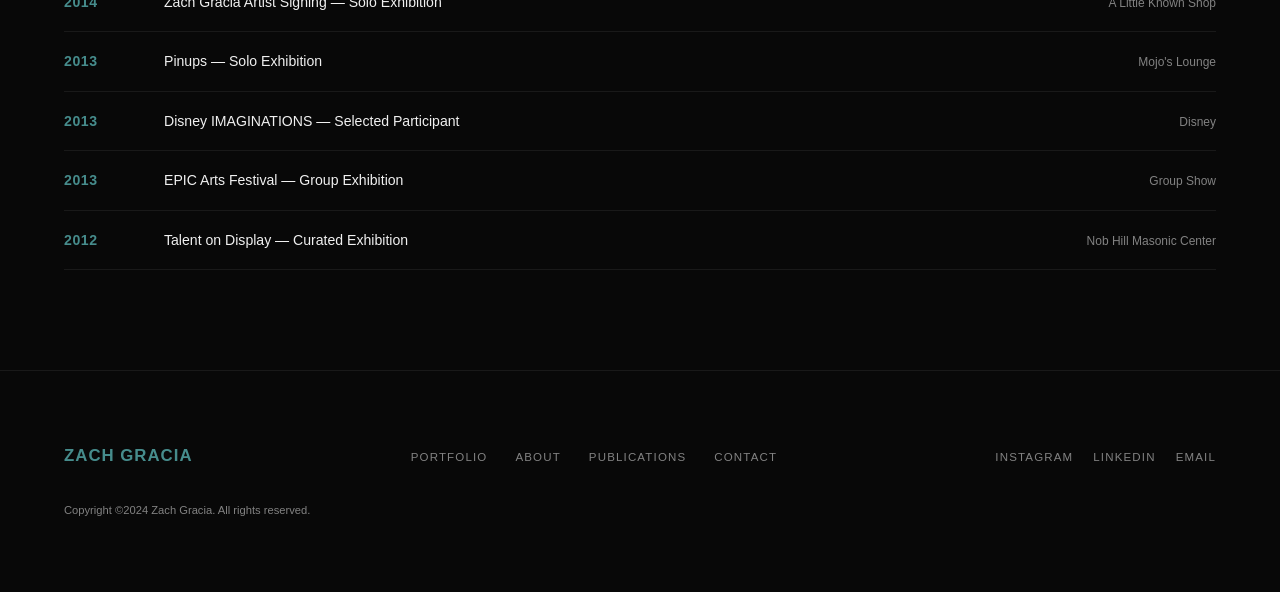
==== commit 2dad9068: "Merge 54593145edcdc48d3dc68d863344e46d05383e46 into ef6f4e36a7fd4344add04e83bd844ecc3d921456" ====
--- a/about.html
+++ b/about.html
@@ -5,14 +5,7 @@
   <meta name="viewport" content="width=device-width, initial-scale=1.0">
   <title>About — Zach Gracia</title>
   <meta name="description" content="About Zach Gracia: artist, designer and world builder, and a creative leader in Disney consumer products.">
-  <meta property="og:type" content="website">
-  <meta property="og:title" content="About — Zach Gracia">
-  <meta property="og:description" content="About Zach Gracia: artist, designer and world builder, and a creative leader in Disney consumer products.">
-  <meta property="og:image" content="images/og/og-home.jpg">
-  <meta name="twitter:card" content="summary_large_image">
-  <link rel="icon" href="favicon.svg" type="image/svg+xml">
   <link rel="stylesheet" href="css/styles.css">
-  <link rel="stylesheet" href="css/catalogue.css">
 </head>
 <body>
 
@@ -22,11 +15,11 @@
     <div class="nav-inner">
       <a href="index.html" class="nav-logo">Zach Gracia</a>
       <div class="nav-links">
-        <a href="portfolio.html" class="nav-link">Work</a>
+        <a href="portfolio.html" class="nav-link">Portfolio</a>
         <a href="about.html" class="nav-link">About</a>
-        <a href="publications.html" class="nav-link">Press</a>
+        <a href="publications.html" class="nav-link">Publications</a>
         <a href="contact.html" class="nav-link">Contact</a>
-        <a href="cart.html" class="nav-cart">TAD drops</a>
+        <a href="cart.html" class="nav-cart">Shop TAD</a>
       </div>
       <button class="nav-hamburger" aria-label="Open menu" aria-expanded="false" aria-controls="mobile-menu">
         <span></span><span></span><span></span>
@@ -35,11 +28,11 @@
   </nav>
 
   <div class="nav-mobile-overlay" id="mobile-menu">
-    <a href="portfolio.html" class="nav-mobile-link">Work</a>
+    <a href="portfolio.html" class="nav-mobile-link">Portfolio</a>
     <a href="about.html" class="nav-mobile-link">About</a>
-    <a href="publications.html" class="nav-mobile-link">Press</a>
+    <a href="publications.html" class="nav-mobile-link">Publications</a>
     <a href="contact.html" class="nav-mobile-link">Contact</a>
-    <a href="cart.html" class="nav-mobile-link">TAD drops</a>
+    <a href="cart.html" class="nav-mobile-link">Shop</a>
   </div>
 
   <main id="main">
@@ -54,7 +47,8 @@
       <div>
         <p class="about-hero-role">Artist · Designer · World Builder</p>
         <p class="about-hero-intro">
-          I make toys, illustrations and characters, and lately whole worlds for them to live in. By day I lead creative work in Disney consumer products.
+          A dynamic Latino artist and designer working at the intersection of toy design,
+          illustration, and original IP. Today a creative leader in Disney consumer products, based in Orlando, Florida.
         </p>
       </div>
     </div>
@@ -65,26 +59,33 @@
     <div class="about-bio-inner">
       <div class="about-bio-text">
         <p>
-          I'm a Latino artist and designer from California, working out of Orlando with my
-          partner-in-crime, Kelsey, our son, and our furry companions Charlotte and Beau. I've
-          spent <strong>more than 15 years in entertainment</strong>: toy design,
-          illustration and animation.
-        </p>
-        <p>
-          I move between 2D and 3D, and the products I've worked on have sold
-          <strong>over $500 million worldwide</strong>, with partners like Mattel, Samsung,
-          CASETiFY, Apple and Amazon.
-        </p>
-        <p>
-          At Disney, my work runs from building brands to art directing products that ship
-          around the world.
-        </p>
-        <p>
-          Outside Disney, there's TAD, my apparel and art print label, and VNCE, a character
-          with a world growing around him.
+          Zach Gracia is a dynamic Latino artist and designer hailing from California,
+          currently working out of Orlando, Florida with his furry companions Charlotte
+          and Beau — not to forget his partner-in-crime, Kelsey. With <strong>over a decade
+          of experience in the toy and entertainment industry</strong>, Zach's journey has been
+          filled with world-class creativity and category innovation, primarily in the
+          realms of toy design, illustration, and animation.
+        </p>
+        <p>
+          What sets Zach apart is his knack for blending 2D and 3D design, creating
+          captivating products that have <strong>generated over $500 million in global sales</strong>.
+          His creative aptitude has led to collaborations with tech giants like Samsung,
+          industry leaders like Mattel, trendsetters like Casetify, and household names
+          like Apple and Amazon, just to name a few.
+        </p>
+        <p>
+          Today, Zach is a <strong>creative leader in consumer products at The Walt Disney Company</strong>. Zach thrives on collaboration, bringing
+          a strong teamwork mentality to everything he does, from building brands to art
+          directing global product strategies.
+        </p>
+        <p>
+          Outside of his professional work, Zach is building TAD — an original designer
+          toy brand rooted in the philosophy that the most compelling work lives at the
+          edge of what can and can't be explained — and developing VNCE, an original
+          character IP built to become its own world.
         </p>
         <div style="margin-top: 36px;">
-          <a href="portfolio.html" class="btn-ghost">See the work</a>
+          <a href="portfolio.html" class="btn-ghost">View Work <span aria-hidden="true">→</span></a>
         </div>
       </div>
 
@@ -93,7 +94,7 @@
           <p class="credential-group-label">Today</p>
           <div class="credential-item">
             <strong>Creative leadership</strong>
-            The Walt Disney Company, consumer products
+            The Walt Disney Company — Consumer Products
           </div>
         </div>
         <div>
@@ -101,19 +102,19 @@
           <div class="credential-item"><strong>The Walt Disney Company</strong></div>
           <div class="credential-item"><strong>Mattel</strong></div>
           <div class="credential-item"><strong>Samsung</strong></div>
-          <div class="credential-item"><strong>CASETiFY</strong></div>
+          <div class="credential-item"><strong>Casetify</strong></div>
           <div class="credential-item"><strong>Apple</strong></div>
           <div class="credential-item"><strong>Amazon</strong></div>
         </div>
         <div>
-          <p class="credential-group-label">Original work</p>
-          <div class="credential-item">
-            <strong>TAD, The Art Department</strong>
-            Apparel and art prints
+          <p class="credential-group-label">Original IP</p>
+          <div class="credential-item">
+            <strong>TAD</strong>
+            Designer Toy Brand
           </div>
           <div class="credential-item">
             <strong>VNCE</strong>
-            Original character
+            Original Character IP
           </div>
         </div>
         <div>
@@ -128,25 +129,24 @@
           </div>
         </div>
         <div>
-          <p class="credential-group-label">Based in</p>
+          <p class="credential-group-label">Based In</p>
           <div class="credential-item">Orlando, Florida</div>
         </div>
       </div>
     </div>
   </section>
 
-  <!-- PHOTOS -->
-  <div class="about-photos" style="padding: 0 var(--gutter); max-width: var(--max-width); margin: 0 auto 3px;">
-    <div class="gallery-2col">
-      <div class="ph has-img mount-keyline" style="aspect-ratio: 1600 / 2133; --r: 1600 / 2133"><img src="images/work/zach-painting-mural-1600.webp" srcset="images/work/zach-painting-mural-1600-800w.webp 800w, images/work/zach-painting-mural-1600.webp 1600w" sizes="(max-width: 768px) 100vw, 600px" alt="Zach Gracia, seen from behind in a cap and hoodie, painting a graffiti wall" width="1600" height="2133" loading="lazy"><span class="ph-label">On the wall</span></div>
-      <div class="ph has-img mount-keyline" style="aspect-ratio: 1320 / 1647; --r: 1320 / 1647"><img src="images/work/zach-studio-portrait-1320.webp" srcset="images/work/zach-studio-portrait-1320-800w.webp 800w, images/work/zach-studio-portrait-1320.webp 1320w" sizes="(max-width: 768px) 100vw, 600px" alt="Zach Gracia in his studio, with one of his paintings behind him" width="1320" height="1647" loading="lazy"><span class="ph-label">In the studio, Orlando</span></div>
+  <!-- PLACEHOLDER: Photo -->
+  <div style="padding: 0 var(--gutter); max-width: var(--max-width); margin: 0 auto 3px;">
+    <div class="ph ph-21-9">
+      <span class="ph-label">Portrait / Studio Photo</span>
     </div>
   </div>
 
   <!-- ACHIEVEMENTS -->
   <section class="achievements">
     <div class="achievements-inner">
-      <h2 class="achievements-title">Exhibitions and awards</h2>
+      <h2 class="achievements-title">Achievements<br>&amp; Exhibitions</h2>
       <ul class="achievement-list">
         <li class="achievement-item">
           <span class="achievement-year">2019</span>
@@ -234,11 +234,10 @@
     <div class="footer-inner">
       <a href="index.html" class="footer-logo">Zach Gracia</a>
       <nav class="footer-links">
-        <a href="portfolio.html" class="footer-link">Work</a>
+        <a href="portfolio.html" class="footer-link">Portfolio</a>
         <a href="about.html" class="footer-link">About</a>
-        <a href="publications.html" class="footer-link">Press</a>
+        <a href="publications.html" class="footer-link">Publications</a>
         <a href="contact.html" class="footer-link">Contact</a>
-        <a href="cart.html" class="footer-link">TAD drops</a>
       </nav>
       <div class="footer-social">
         <a href="https://www.instagram.com/zach_gracia/" class="footer-link" target="_blank" rel="noopener">Instagram<span class="visually-hidden"> (opens in a new tab)</span></a>
@@ -246,7 +245,7 @@
         <a href="mailto:gracia.zachary@gmail.com" class="footer-link">Email</a>
       </div>
     </div>
-    <p class="footer-copy">© 2026 Zach Gracia</p>
+    <p class="footer-copy">Copyright ©2024 Zach Gracia. All rights reserved.</p>
   </footer>
 
   <script src="js/main.js"></script>
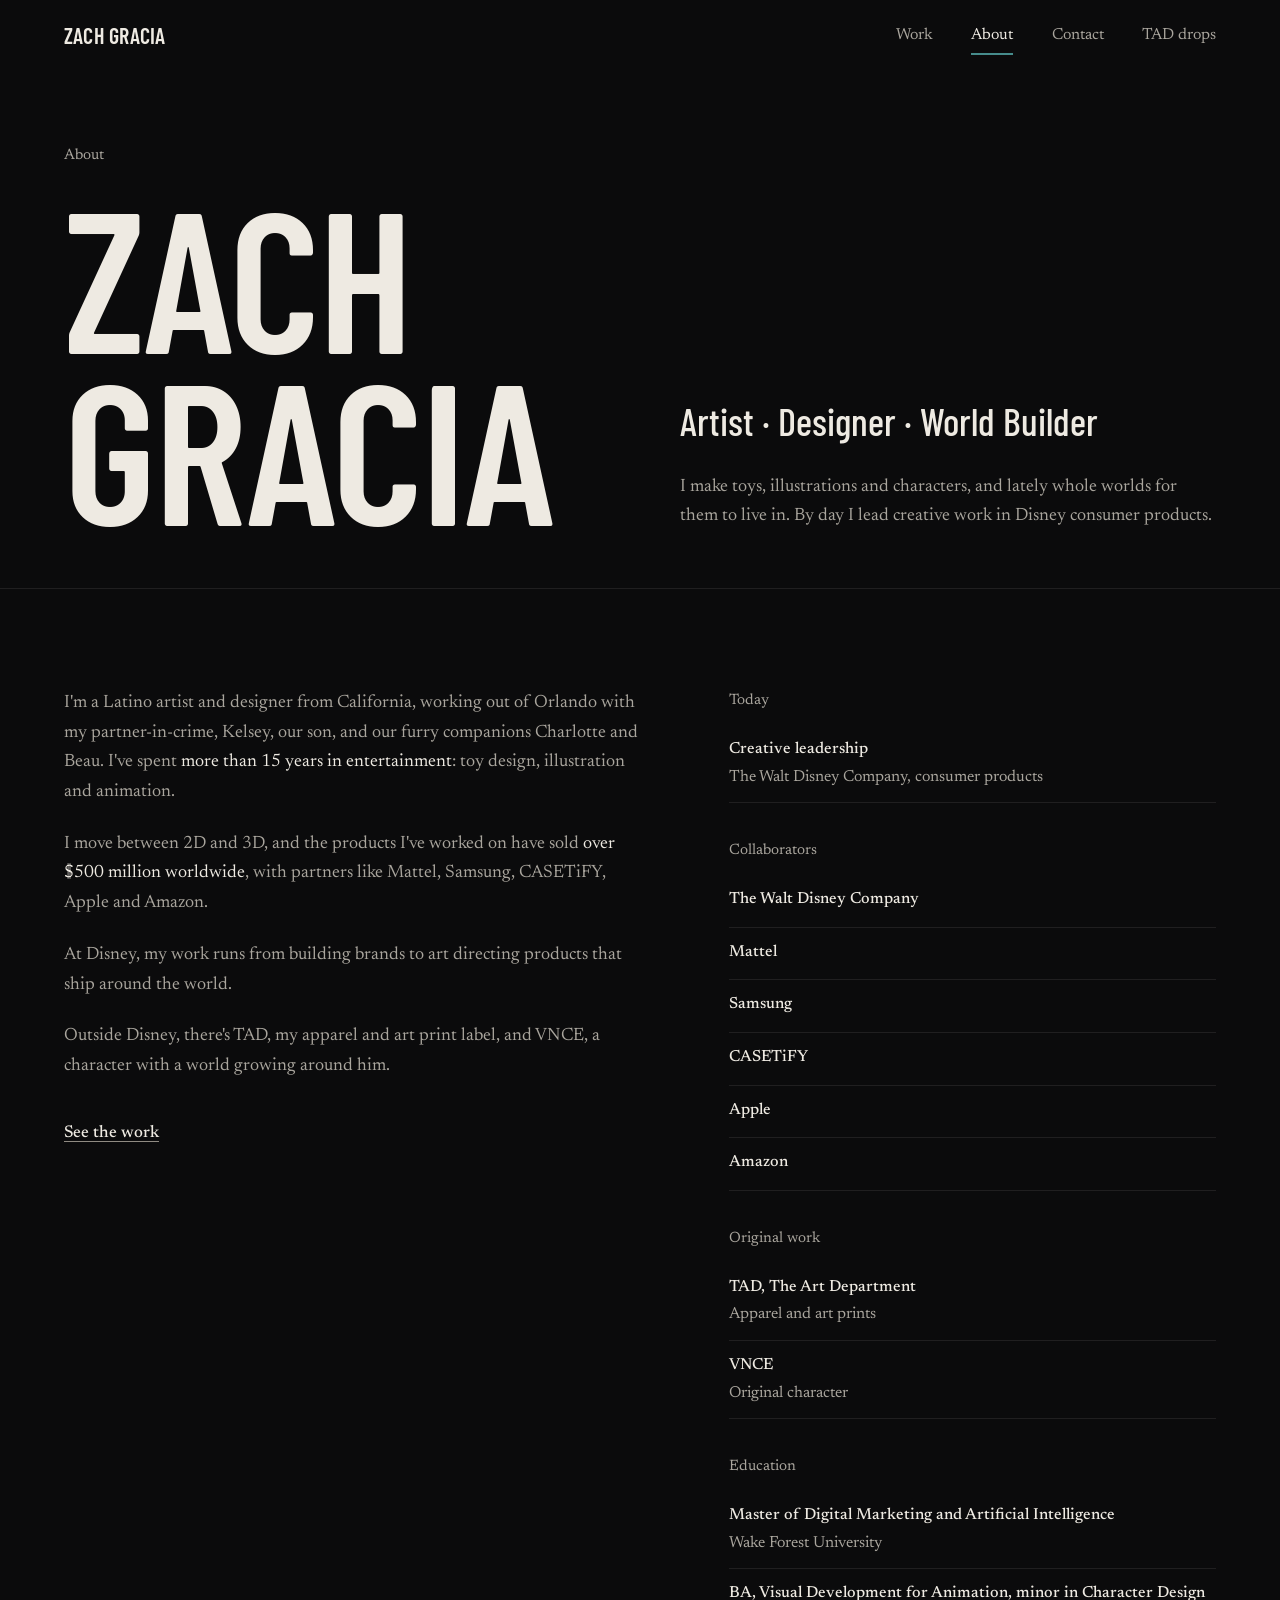
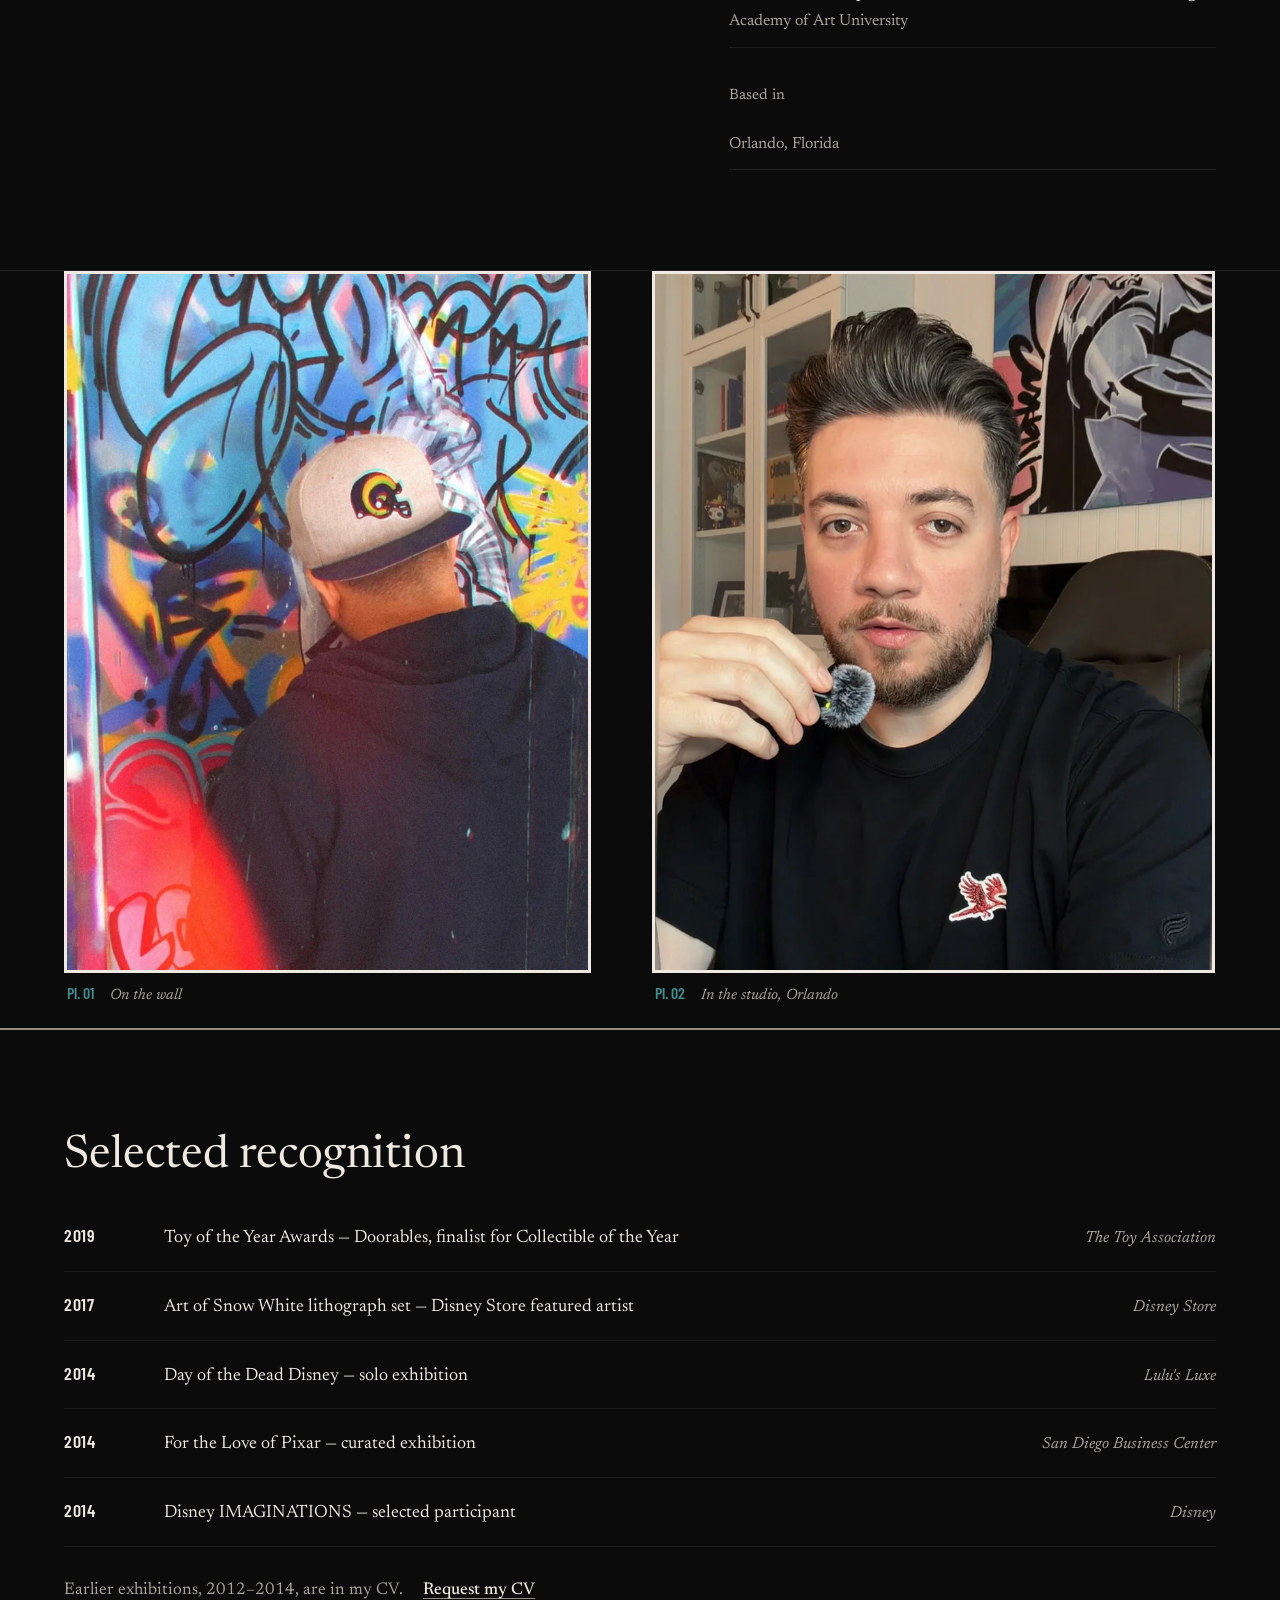
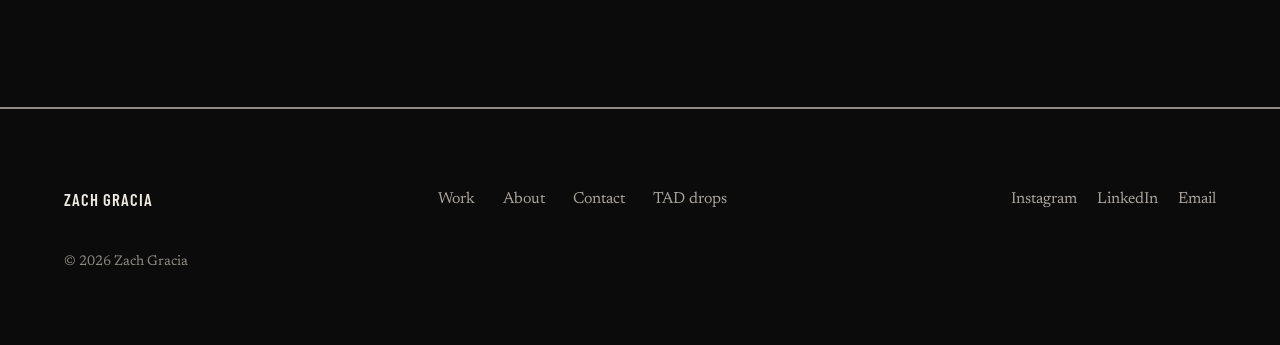
==== commit 5f9ebee6: "Preview: round 7 from the AI council review, Doorables as a finalist, the real Snow White final - Ho" ====
--- a/about.html
+++ b/about.html
@@ -5,7 +5,14 @@
   <meta name="viewport" content="width=device-width, initial-scale=1.0">
   <title>About — Zach Gracia</title>
   <meta name="description" content="About Zach Gracia: artist, designer and world builder, and a creative leader in Disney consumer products.">
+  <meta property="og:type" content="website">
+  <meta property="og:title" content="About — Zach Gracia">
+  <meta property="og:description" content="About Zach Gracia: artist, designer and world builder, and a creative leader in Disney consumer products.">
+  <meta property="og:image" content="images/og/og-home.jpg">
+  <meta name="twitter:card" content="summary_large_image">
+  <link rel="icon" href="favicon.svg" type="image/svg+xml">
   <link rel="stylesheet" href="css/styles.css">
+  <link rel="stylesheet" href="css/catalogue.css">
 </head>
 <body>
 
@@ -15,11 +22,10 @@
     <div class="nav-inner">
       <a href="index.html" class="nav-logo">Zach Gracia</a>
       <div class="nav-links">
-        <a href="portfolio.html" class="nav-link">Portfolio</a>
+        <a href="portfolio.html" class="nav-link">Work</a>
         <a href="about.html" class="nav-link">About</a>
-        <a href="publications.html" class="nav-link">Publications</a>
         <a href="contact.html" class="nav-link">Contact</a>
-        <a href="cart.html" class="nav-cart">Shop TAD</a>
+        <a href="cart.html" class="nav-cart">TAD drops</a>
       </div>
       <button class="nav-hamburger" aria-label="Open menu" aria-expanded="false" aria-controls="mobile-menu">
         <span></span><span></span><span></span>
@@ -28,11 +34,10 @@
   </nav>
 
   <div class="nav-mobile-overlay" id="mobile-menu">
-    <a href="portfolio.html" class="nav-mobile-link">Portfolio</a>
+    <a href="portfolio.html" class="nav-mobile-link">Work</a>
     <a href="about.html" class="nav-mobile-link">About</a>
-    <a href="publications.html" class="nav-mobile-link">Publications</a>
     <a href="contact.html" class="nav-mobile-link">Contact</a>
-    <a href="cart.html" class="nav-mobile-link">Shop</a>
+    <a href="cart.html" class="nav-mobile-link">TAD drops</a>
   </div>
 
   <main id="main">
@@ -47,8 +52,7 @@
       <div>
         <p class="about-hero-role">Artist · Designer · World Builder</p>
         <p class="about-hero-intro">
-          A dynamic Latino artist and designer working at the intersection of toy design,
-          illustration, and original IP. Today a creative leader in Disney consumer products, based in Orlando, Florida.
+          I make toys, illustrations and characters, and lately whole worlds for them to live in. By day I lead creative work in Disney consumer products.
         </p>
       </div>
     </div>
@@ -59,33 +63,26 @@
     <div class="about-bio-inner">
       <div class="about-bio-text">
         <p>
-          Zach Gracia is a dynamic Latino artist and designer hailing from California,
-          currently working out of Orlando, Florida with his furry companions Charlotte
-          and Beau — not to forget his partner-in-crime, Kelsey. With <strong>over a decade
-          of experience in the toy and entertainment industry</strong>, Zach's journey has been
-          filled with world-class creativity and category innovation, primarily in the
-          realms of toy design, illustration, and animation.
-        </p>
-        <p>
-          What sets Zach apart is his knack for blending 2D and 3D design, creating
-          captivating products that have <strong>generated over $500 million in global sales</strong>.
-          His creative aptitude has led to collaborations with tech giants like Samsung,
-          industry leaders like Mattel, trendsetters like Casetify, and household names
-          like Apple and Amazon, just to name a few.
-        </p>
-        <p>
-          Today, Zach is a <strong>creative leader in consumer products at The Walt Disney Company</strong>. Zach thrives on collaboration, bringing
-          a strong teamwork mentality to everything he does, from building brands to art
-          directing global product strategies.
-        </p>
-        <p>
-          Outside of his professional work, Zach is building TAD — an original designer
-          toy brand rooted in the philosophy that the most compelling work lives at the
-          edge of what can and can't be explained — and developing VNCE, an original
-          character IP built to become its own world.
+          I'm a Latino artist and designer from California, working out of Orlando with my
+          partner-in-crime, Kelsey, our son, and our furry companions Charlotte and Beau. I've
+          spent <strong>more than 15 years in entertainment</strong>: toy design,
+          illustration and animation.
+        </p>
+        <p>
+          I move between 2D and 3D, and the products I've worked on have sold
+          <strong>over $500 million worldwide</strong>, with partners like Mattel, Samsung,
+          CASETiFY, Apple and Amazon.
+        </p>
+        <p>
+          At Disney, my work runs from building brands to art directing products that ship
+          around the world.
+        </p>
+        <p>
+          Outside Disney, there's TAD, my apparel and art print label, and VNCE, a character
+          with a world growing around him.
         </p>
         <div style="margin-top: 36px;">
-          <a href="portfolio.html" class="btn-ghost">View Work <span aria-hidden="true">→</span></a>
+          <a href="portfolio.html" class="btn-ghost">See the work</a>
         </div>
       </div>
 
@@ -94,7 +91,7 @@
           <p class="credential-group-label">Today</p>
           <div class="credential-item">
             <strong>Creative leadership</strong>
-            The Walt Disney Company — Consumer Products
+            The Walt Disney Company, consumer products
           </div>
         </div>
         <div>
@@ -102,19 +99,19 @@
           <div class="credential-item"><strong>The Walt Disney Company</strong></div>
           <div class="credential-item"><strong>Mattel</strong></div>
           <div class="credential-item"><strong>Samsung</strong></div>
-          <div class="credential-item"><strong>Casetify</strong></div>
+          <div class="credential-item"><strong>CASETiFY</strong></div>
           <div class="credential-item"><strong>Apple</strong></div>
           <div class="credential-item"><strong>Amazon</strong></div>
         </div>
         <div>
-          <p class="credential-group-label">Original IP</p>
-          <div class="credential-item">
-            <strong>TAD</strong>
-            Designer Toy Brand
+          <p class="credential-group-label">Original work</p>
+          <div class="credential-item">
+            <strong>TAD, The Art Department</strong>
+            Apparel and art prints
           </div>
           <div class="credential-item">
             <strong>VNCE</strong>
-            Original Character IP
+            Original character
           </div>
         </div>
         <div>
@@ -129,101 +126,53 @@
           </div>
         </div>
         <div>
-          <p class="credential-group-label">Based In</p>
+          <p class="credential-group-label">Based in</p>
           <div class="credential-item">Orlando, Florida</div>
         </div>
       </div>
     </div>
   </section>
 
-  <!-- PLACEHOLDER: Photo -->
-  <div style="padding: 0 var(--gutter); max-width: var(--max-width); margin: 0 auto 3px;">
-    <div class="ph ph-21-9">
-      <span class="ph-label">Portrait / Studio Photo</span>
+  <!-- PHOTOS -->
+  <div class="about-photos" style="padding: 0 var(--gutter); max-width: var(--max-width); margin: 0 auto 3px;">
+    <div class="gallery-2col">
+      <div class="ph has-img mount-keyline" style="aspect-ratio: 1600 / 2133; --r: 1600 / 2133"><img src="images/work/zach-painting-mural-1600.webp" srcset="images/work/zach-painting-mural-1600-800w.webp 800w, images/work/zach-painting-mural-1600.webp 1600w" sizes="(max-width: 768px) 100vw, 600px" alt="Zach Gracia, seen from behind in a cap and hoodie, painting a graffiti wall" width="1600" height="2133" loading="lazy"><span class="ph-label">On the wall</span></div>
+      <div class="ph has-img mount-keyline" style="aspect-ratio: 1320 / 1647; --r: 1320 / 1647"><img src="images/work/zach-studio-portrait-1320.webp" srcset="images/work/zach-studio-portrait-1320-800w.webp 800w, images/work/zach-studio-portrait-1320.webp 1320w" sizes="(max-width: 768px) 100vw, 600px" alt="Zach Gracia in his studio, with one of his paintings behind him" width="1320" height="1647" loading="lazy"><span class="ph-label">In the studio, Orlando</span></div>
     </div>
   </div>
 
   <!-- ACHIEVEMENTS -->
-  <section class="achievements">
+  <section class="achievements" id="recognition">
     <div class="achievements-inner">
-      <h2 class="achievements-title">Achievements<br>&amp; Exhibitions</h2>
+      <h2 class="achievements-title">Selected recognition</h2>
       <ul class="achievement-list">
         <li class="achievement-item">
           <span class="achievement-year">2019</span>
-          <span class="achievement-title">Toy of the Year Awards — Doorables, Collectible of the Year</span>
-          <span class="achievement-venue">Industry Award</span>
+          <span class="achievement-title">Toy of the Year Awards — Doorables, finalist for Collectible of the Year</span>
+          <span class="achievement-venue">The Toy Association</span>
         </li>
         <li class="achievement-item">
           <span class="achievement-year">2017</span>
-          <span class="achievement-title">Art of Snow White Lithograph Set — Disney Store Featured Artist</span>
+          <span class="achievement-title">Art of Snow White lithograph set — Disney Store featured artist</span>
           <span class="achievement-venue">Disney Store</span>
         </li>
         <li class="achievement-item">
           <span class="achievement-year">2014</span>
-          <span class="achievement-title">Academy of Art Spring Show Participant</span>
-          <span class="achievement-venue">Academy of Art</span>
+          <span class="achievement-title">Day of the Dead Disney — solo exhibition</span>
+          <span class="achievement-venue">Lulu's Luxe</span>
         </li>
         <li class="achievement-item">
           <span class="achievement-year">2014</span>
-          <span class="achievement-title">Disney IMAGINATIONS — Selected Participant</span>
+          <span class="achievement-title">For the Love of Pixar — curated exhibition</span>
+          <span class="achievement-venue">San Diego Business Center</span>
+        </li>
+        <li class="achievement-item">
+          <span class="achievement-year">2014</span>
+          <span class="achievement-title">Disney IMAGINATIONS — selected participant</span>
           <span class="achievement-venue">Disney</span>
         </li>
-        <li class="achievement-item">
-          <span class="achievement-year">2014</span>
-          <span class="achievement-title">RAW Orange County Artists Showcase — Curated Exhibition</span>
-          <span class="achievement-venue">Shark Club</span>
-        </li>
-        <li class="achievement-item">
-          <span class="achievement-year">2014</span>
-          <span class="achievement-title">For the Love of Pixar — Curated Exhibition</span>
-          <span class="achievement-venue">San Diego Business Center</span>
-        </li>
-        <li class="achievement-item">
-          <span class="achievement-year">2014</span>
-          <span class="achievement-title">Day of the Dead Disney — Solo Exhibition</span>
-          <span class="achievement-venue">Lulu's Luxe</span>
-        </li>
-        <li class="achievement-item">
-          <span class="achievement-year">2014</span>
-          <span class="achievement-title">90's Nostalgia — Curated Group Exhibition</span>
-          <span class="achievement-venue">A Little Known Shop</span>
-        </li>
-        <li class="achievement-item">
-          <span class="achievement-year">2014</span>
-          <span class="achievement-title">Alice's Adventures — Curated Exhibition</span>
-          <span class="achievement-venue">A Little Known Shop</span>
-        </li>
-        <li class="achievement-item">
-          <span class="achievement-year">2014</span>
-          <span class="achievement-title">First Friday Art Walk — Group Exhibition</span>
-          <span class="achievement-venue">YoloArts</span>
-        </li>
-        <li class="achievement-item">
-          <span class="achievement-year">2014</span>
-          <span class="achievement-title">Zach Gracia Artist Signing — Solo Exhibition</span>
-          <span class="achievement-venue">A Little Known Shop</span>
-        </li>
-        <li class="achievement-item">
-          <span class="achievement-year">2013</span>
-          <span class="achievement-title">Pinups — Solo Exhibition</span>
-          <span class="achievement-venue">Mojo's Lounge</span>
-        </li>
-        <li class="achievement-item">
-          <span class="achievement-year">2013</span>
-          <span class="achievement-title">Disney IMAGINATIONS — Selected Participant</span>
-          <span class="achievement-venue">Disney</span>
-        </li>
-        <li class="achievement-item">
-          <span class="achievement-year">2013</span>
-          <span class="achievement-title">EPIC Arts Festival — Group Exhibition</span>
-          <span class="achievement-venue">Group Show</span>
-        </li>
-        <li class="achievement-item">
-          <span class="achievement-year">2012</span>
-          <span class="achievement-title">Talent on Display — Curated Exhibition</span>
-          <span class="achievement-venue">Nob Hill Masonic Center</span>
-        </li>
       </ul>
+      <p class="achievements-more">Earlier exhibitions, 2012–2014, are in my CV. <a href="mailto:gracia.zachary@gmail.com?subject=CV%20request" class="btn-ghost">Request my CV</a></p>
     </div>
   </section>
 
@@ -234,10 +183,10 @@
     <div class="footer-inner">
       <a href="index.html" class="footer-logo">Zach Gracia</a>
       <nav class="footer-links">
-        <a href="portfolio.html" class="footer-link">Portfolio</a>
+        <a href="portfolio.html" class="footer-link">Work</a>
         <a href="about.html" class="footer-link">About</a>
-        <a href="publications.html" class="footer-link">Publications</a>
         <a href="contact.html" class="footer-link">Contact</a>
+        <a href="cart.html" class="footer-link">TAD drops</a>
       </nav>
       <div class="footer-social">
         <a href="https://www.instagram.com/zach_gracia/" class="footer-link" target="_blank" rel="noopener">Instagram<span class="visually-hidden"> (opens in a new tab)</span></a>
@@ -245,7 +194,7 @@
         <a href="mailto:gracia.zachary@gmail.com" class="footer-link">Email</a>
       </div>
     </div>
-    <p class="footer-copy">Copyright ©2024 Zach Gracia. All rights reserved.</p>
+    <p class="footer-copy">© 2026 Zach Gracia</p>
   </footer>
 
   <script src="js/main.js"></script>
--- a/css/catalogue.css
+++ b/css/catalogue.css
@@ -0,0 +1,927 @@
+/* ==========================================================
+   CATALOGUE DIRECTION (preview)
+   The site as an exhibition catalogue: quiet ink ground, literary
+   serif text, condensed display type for names and world titles
+   only, and every piece of work shown as a numbered plate with a
+   heavy keyline and a wall label beneath it.
+   Loaded after styles.css. Folded into it once approved.
+   ========================================================== */
+@import url('https://fonts.googleapis.com/css2?family=Barlow+Condensed:wght@500;600&family=Newsreader:ital,opsz,wght@0,6..72,400;0,6..72,500;1,6..72,400&display=swap');
+
+:root {
+  /* ink ramp: neutral black with a trace of warmth, paper-white type */
+  --bg: #0b0b0c;
+  --bg-surface: #121214;
+  --bg-elevated: #18181b;
+  --text-primary: #eeeae2;   /* 16.4:1 on bg */
+  --text-secondary: #a9a59d; /* 8.0:1 on bg */
+  --text-muted: #8f8a82;     /* 5.7:1 on bg, 5.2:1 on raised */
+  --keyline: #8f8a82;        /* plate outline, 5.7:1 */
+  --border: rgba(238, 234, 226, 0.09);
+  --border-light: rgba(238, 234, 226, 0.16);
+  --border-control: #6b6862;
+
+  /* brand teal stays, used for plate numbers, the current page and focus only */
+  --accent: #468C8C;
+
+  --font-display: 'Barlow Condensed', sans-serif;
+  --font-ui: 'Newsreader', Georgia, serif;
+  --font-body: 'Newsreader', Georgia, serif;
+
+  --ease: cubic-bezier(0.22, 1, 0.36, 1);
+  --transition-fast: 150ms var(--ease);
+  --transition: 240ms var(--ease);
+  --transition-slow: 400ms var(--ease);
+}
+
+body {
+  font-family: var(--font-body);
+  font-size: 18px;
+  font-weight: 400;
+  line-height: 1.6;
+  counter-reset: plate;
+}
+body::after { display: none; }               /* grain off */
+strong { font-weight: 500; }
+
+/* ---------- decoration removed ---------- */
+.hero-bg-text, .hero-accent-line, .hero-scroll, .hero-divider,
+.tad-hero-bg, .vnce-hero-glow, .cart-hero-bg, .sub-project-number,
+.project-hero > div[style*="radial-gradient"] { display: none !important; }
+
+/* ---------- labels: sentence case, no tracking ---------- */
+.label, .hero-eyebrow, .featured-card-brand, .project-card-brand,
+.project-hero-label, .project-meta-label, .project-section-label,
+.credential-group-label, .form-label, .pub-card-type, .cart-hero-eyebrow,
+.vnce-stat-cell-label, .stat-label, .filter-tab, .drop-badge,
+.tad-back, .vnce-back, .disney-back {
+  font-family: var(--font-ui);
+  font-size: 15px;
+  font-weight: 400;
+  letter-spacing: 0;
+  text-transform: none;
+  color: var(--text-secondary);
+}
+
+/* ---------- navigation ---------- */
+.nav.scrolled { background: rgba(11, 11, 12, 0.97); backdrop-filter: none; -webkit-backdrop-filter: none; }
+.nav-logo {
+  font-family: var(--font-display);
+  font-weight: 600;
+  font-size: 22px;
+  letter-spacing: 0.01em;
+  color: var(--text-primary);
+}
+.nav-link, .nav-cart {
+  font-family: var(--font-ui);
+  font-size: 16px;
+  font-weight: 400;
+  letter-spacing: 0;
+  text-transform: none;
+  color: var(--text-secondary);
+  border: 0;
+  padding: 8px 0;
+}
+.nav-link::after { height: 2px; bottom: 2px; }
+.nav-cart:hover { background: none; color: var(--text-primary); }
+.nav-mobile-link { font-weight: 600; color: var(--text-primary); }
+
+/* ---------- buttons and links ---------- */
+.btn-primary, .cart-notify-btn {
+  background: var(--text-primary);
+  color: var(--bg);
+  font-family: var(--font-ui);
+  font-size: 17px;
+  font-weight: 500;
+  letter-spacing: 0;
+  text-transform: none;
+  padding: 12px 22px;
+  min-height: 48px;
+}
+.btn-primary:hover, .cart-notify-btn:hover { background: #ffffff; transform: none; }
+.btn-secondary {
+  font-family: var(--font-ui);
+  font-size: 17px;
+  letter-spacing: 0;
+  text-transform: none;
+  color: var(--text-primary);
+  border-color: var(--border-light);
+  min-height: 48px;
+  padding: 11px 22px;
+}
+.btn-ghost, .featured-card-cta {
+  font-family: var(--font-ui);
+  font-size: 17px;
+  letter-spacing: 0;
+  text-transform: none;
+  color: var(--text-primary);
+  text-decoration: underline;
+  text-decoration-color: var(--keyline);
+  text-underline-offset: 4px;
+  min-height: 32px;
+}
+.btn-ghost:hover { gap: 8px; text-decoration-color: var(--text-primary); }
+
+/* ---------- the plate: signature detail ----------
+   Every piece of work sits in a heavy keyline frame, numbered
+   in teal, with its wall label set beneath the frame.        */
+.ph {
+  background: var(--bg-elevated);
+  border: 2px solid var(--keyline);
+  overflow: visible;
+  counter-increment: plate;
+  margin-bottom: 52px;
+}
+.ph::before { display: none; }
+.ph-label {
+  position: absolute;
+  top: 100%;
+  left: 0;
+  right: 0;
+  padding: 12px 0 0;
+  text-align: left;
+  font-family: var(--font-ui);
+  font-size: 15px;
+  font-weight: 400;
+  font-style: italic;
+  letter-spacing: 0;
+  text-transform: none;
+  color: var(--text-secondary);
+  line-height: 1.4;
+}
+.ph-label::before {
+  content: 'Pl. ' counter(plate, decimal-leading-zero) '\2003' / '';
+  font-family: var(--font-display);
+  font-style: normal;
+  font-weight: 600;
+  font-size: 16px;
+  color: var(--accent);
+}
+.ph-label::after { content: none; }
+.gallery-2col, .gallery-3col, .gallery-asymm { column-gap: 24px; margin-bottom: 0; }
+.gallery-2col { grid-template-columns: minmax(0, 1fr) minmax(0, 1fr); }
+.gallery-3col { grid-template-columns: repeat(3, minmax(0, 1fr)); }
+.gallery-asymm { grid-template-columns: minmax(0, 2fr) minmax(0, 1fr); }
+.gallery-full { margin-bottom: 0 !important; }
+.gallery-asymm > div[style] { gap: 0 !important; }
+
+/* no zoom on hover */
+.featured-card:hover .featured-card-image .ph,
+.project-card:hover .project-card-image .ph,
+.drop-card:hover .drop-card-image .ph { transform: none; }
+
+/* ---------- one left edge for every section ---------- */
+.nav-inner, .featured-work-header, .featured-work-grid, .portfolio-grid,
+.publications-grid, .index-line { max-width: calc(var(--max-width) + 2 * var(--gutter)); }
+
+/* page-specific inline styles that still force the old label look */
+html body .vnce-back, html body .tad-back, html body .disney-back,
+html body .vnce-stat-cell-label {
+  font-family: var(--font-ui); font-size: 15px; letter-spacing: 0;
+  text-transform: none; color: var(--text-secondary); font-weight: 400;
+}
+
+/* ---------- hero ---------- */
+.hero { min-height: 92vh; justify-content: center; }
+.hero-content {
+  padding-bottom: 0;
+  display: grid;
+  grid-template-columns: minmax(0, 1.15fr) minmax(0, 0.85fr);
+  gap: 64px;
+  align-items: center;
+}
+.hero-plate .ph { aspect-ratio: 4 / 5; margin-bottom: 0; }
+.hero-plate .ph-label { position: static; padding: 12px 0 0; }
+.hero-plate { margin: 0 0 40px; }
+.hero-eyebrow { margin-bottom: 24px; }
+.hero-title {
+  font-weight: 600;
+  font-size: clamp(84px, 15vw, 216px);
+  line-height: 0.86;
+  letter-spacing: -0.01em;
+  margin-bottom: 32px;
+}
+.hero-roles { gap: 0; margin-bottom: 24px; }
+.hero-role {
+  font-family: var(--font-display);
+  font-size: clamp(26px, 3vw, 40px);
+  font-weight: 500;
+  letter-spacing: 0.01em;
+  color: var(--text-primary);
+}
+.hero-role-sep { color: var(--text-muted); opacity: 1; font-size: clamp(26px, 3vw, 40px); margin: 0 14px; font-family: var(--font-display); }
+.hero-statement { font-size: clamp(19px, 1.6vw, 22px); line-height: 1.5; max-width: 34ch; color: var(--text-secondary); margin-bottom: 40px; }
+.hero-eyebrow, .hero-title, .hero-roles, .hero-statement, .hero-actions { animation-duration: 0.5s; }
+
+/* ---------- home: three worlds as plates ---------- */
+.featured-work-header { padding-bottom: 32px; align-items: baseline; }
+.featured-work-header .label { font-size: 17px; color: var(--text-primary); }
+.featured-work-grid { gap: 32px 40px; }
+.featured-card { background: none; overflow: visible; display: flex; flex-direction: column; }
+.featured-card > * { grid-area: auto; }
+.featured-card-overlay { display: none; }
+.featured-work-grid { grid-template-rows: auto auto; }
+.featured-card { min-width: 0; }
+.featured-card-image, .featured-card-image .ph { height: auto; overflow: visible; }
+.featured-card:not(:first-child) .ph { aspect-ratio: 16 / 10; }
+.featured-card:first-child .featured-card-image { flex: 1; display: flex; }
+.featured-card:first-child .featured-card-image .ph { min-height: 520px; height: auto; flex: 1; aspect-ratio: auto; }
+.featured-card .ph { margin-bottom: 0; }
+.featured-card .ph-label { position: static; padding: 0; text-align: center; color: var(--text-muted); }
+.featured-card .ph-label::before { content: none; }
+.featured-card-content {
+  position: relative;
+  transform: none;
+  padding: 14px 0 0 56px;
+  align-self: stretch;
+}
+.featured-card-content::before {
+  content: 'Pl. ' counter(plate, decimal-leading-zero);
+  position: absolute;
+  left: 0;
+  top: 20px;
+  font-family: var(--font-display);
+  font-weight: 600;
+  font-size: 16px;
+  color: var(--accent);
+}
+.featured-card { counter-increment: plate; }
+.featured-card .ph { counter-increment: none; }
+.featured-card-title {
+  font-family: var(--font-ui);
+  font-size: 24px;
+  font-weight: 500;
+  font-style: italic;
+  text-transform: none;
+  line-height: 1.2;
+  margin: 0;
+}
+.featured-card-brand { margin: 2px 0 0; color: var(--text-muted); }
+.featured-card-desc {
+  opacity: 1;
+  transform: none;
+  font-size: 17px;
+  color: var(--text-secondary);
+  max-width: 46ch;
+  margin: 8px 0 10px;
+}
+.featured-card-cta { display: inline-flex; }
+
+/* ---------- home: index line replaces the stats strip ---------- */
+.index-line {
+  margin: 0 auto;
+  padding: 56px var(--gutter);
+  background-image: linear-gradient(var(--keyline), var(--keyline));
+  background-size: calc(100% - 2 * var(--gutter)) 2px;
+  background-position: top center;
+  background-repeat: no-repeat;
+  display: grid;
+  grid-template-columns: minmax(120px, 200px) 1fr;
+  gap: 24px;
+  font-size: clamp(20px, 1.8vw, 26px);
+  line-height: 1.45;
+}
+.index-line dt { font-size: 15px; color: var(--text-secondary); padding-top: 6px; }
+.index-line dd { margin: 0; max-width: 40ch; }
+
+/* ---------- about teaser ---------- */
+.about-teaser-quote {
+  font-family: var(--font-ui);
+  font-weight: 400;
+  text-transform: none;
+  font-size: clamp(28px, 3vw, 40px);
+  line-height: 1.25;
+}
+.about-teaser-quote em { color: var(--text-primary); font-style: italic; }
+.about-teaser-body { font-size: 18px; color: var(--text-secondary); }
+.about-teaser-inner { align-items: start; }
+
+/* ---------- page and project titles ---------- */
+.page-header-title, .project-hero-title, .about-hero-title, .contact-title, .cart-hero-title {
+  font-weight: 600;
+  letter-spacing: -0.01em;
+}
+.project-hero-tagline, .cart-hero-sub {
+  font-family: var(--font-ui);
+  font-weight: 400;
+  font-style: italic;
+  font-size: clamp(22px, 2.4vw, 30px);
+  text-transform: none;
+  letter-spacing: 0;
+  color: var(--text-secondary);
+  line-height: 1.3;
+}
+.project-section-title, .achievements-title, .drops-title {
+  font-family: var(--font-ui);
+  font-weight: 400;
+  text-transform: none;
+  font-size: clamp(32px, 3.6vw, 48px);
+  line-height: 1.15;
+  margin-bottom: 20px;
+}
+.project-section-label { margin-bottom: 8px; color: var(--text-muted); }
+.project-section-body, .project-intro-text, .about-bio-text p, .about-hero-intro, .contact-desc {
+  font-size: 18px;
+  line-height: 1.65;
+  color: var(--text-secondary);
+}
+.project-section-body { max-width: 62ch; }
+.project-intro { border-bottom: 2px solid var(--keyline); }
+.project-meta-label { font-size: 14px; color: var(--text-muted); margin-bottom: 2px; }
+.project-meta-value { font-family: var(--font-ui); font-size: 17px; color: var(--text-primary); }
+.about-hero-role {
+  font-family: var(--font-display);
+  font-weight: 500;
+  font-size: clamp(26px, 3vw, 40px);
+  text-transform: none;
+  color: var(--text-primary);
+}
+.about-bio-text strong { color: var(--text-primary); font-weight: 400; }
+.credential-item { font-family: var(--font-ui); font-size: 16px; }
+.credential-item strong { font-weight: 500; }
+
+/* exhibitions become the catalogue index */
+.achievements { border-top: 2px solid var(--keyline); }
+.achievement-year { font-family: var(--font-display); font-weight: 600; font-size: 18px; color: var(--text-primary); }
+.achievement-title { font-family: var(--font-ui); font-size: 18px; }
+.achievement-venue { font-family: var(--font-ui); font-size: 16px; color: var(--text-secondary); font-style: italic; }
+
+/* VNCE spec table, catalogue style */
+.vnce-stat-row { border: 0; border-top: 2px solid var(--keyline); border-bottom: 1px solid var(--border); }
+.vnce-stat-cell { padding: 20px 24px 20px 0; border-right: 0; }
+.vnce-stat-cell-value { font-family: var(--font-ui); font-size: 17px; }
+
+/* project-to-project nav */
+.project-body + div[style*="justify-content"] { border-top: 2px solid var(--keyline) !important; }
+
+/* footer */
+.footer { border-top: 2px solid var(--keyline); }
+.footer-logo { font-weight: 600; color: var(--text-primary); }
+.footer-link, .footer-social a {
+  font-family: var(--font-ui);
+  font-size: 16px;
+  letter-spacing: 0;
+  text-transform: none;
+  color: var(--text-secondary);
+  padding: 6px 0;
+}
+.footer-copy { font-size: 14px; color: var(--text-muted); }
+
+@media (max-width: 1024px) {
+  .featured-work-grid { grid-template-rows: none; }
+  .featured-card:first-child .featured-card-image .ph { min-height: 0; aspect-ratio: 4 / 3; }
+  .hero-content { grid-template-columns: 1fr; gap: 40px; }
+  .hero-plate { max-width: 420px; }
+}
+@media (max-width: 768px) {
+  body { font-size: 17px; }
+  .index-line { grid-template-columns: 1fr; gap: 8px; padding: 40px var(--gutter); }
+  .achievement-item { grid-template-columns: 56px 1fr; }
+  .achievement-venue { display: block; grid-column: 2; text-align: left; white-space: normal; margin-top: -12px; }
+  .hero-role-sep { margin: 0 8px; }
+  .gallery-2col, .gallery-3col, .gallery-asymm { grid-template-columns: minmax(0, 1fr); row-gap: 0; }
+}
+
+/* full-width plates keep the page gutter so their wall label lines up */
+main > .gallery-full {
+  padding: 0 var(--gutter);
+  max-width: calc(var(--max-width) + 2 * var(--gutter));
+  margin: 0 auto !important;
+}
+
+/* ---------- real artwork inside plates ---------- */
+.ph.has-img { background: var(--bg); }
+.ph.has-img > img {
+  position: absolute;
+  inset: 0;
+  width: 100%;
+  height: 100%;
+  object-fit: cover;
+  display: block;
+}
+.featured-card .ph.has-img .ph-label,
+.project-card .ph.has-img .ph-label { display: none; }
+.hero-plate .ph-label { position: absolute; top: 100%; padding: 12px 0 0; }
+
+/* TAD statement on the shop page */
+.tad-statement {
+  border-top: 2px solid var(--keyline);
+  padding-top: 56px;
+  display: grid;
+  grid-template-columns: 1fr 1fr;
+  gap: 64px;
+}
+@media (max-width: 768px) { .tad-statement { grid-template-columns: 1fr; gap: 24px; } }
+
+/* uncropped plates never get taller than most of the screen */
+.ph.has-img[style*="--r"] {
+  max-width: min(100%, calc(78vh * var(--r)));
+  margin-left: auto;
+  margin-right: auto;
+}
+.gallery-2col > .ph.has-img, .gallery-3col > .ph.has-img, .gallery-asymm .ph.has-img { margin-left: 0; }
+
+/* ---------- Work page: cards become plates too ---------- */
+.portfolio-grid { gap: 48px 32px; }
+.project-card { background: none; overflow: visible; counter-increment: plate; }
+.project-card .ph { margin-bottom: 0; counter-increment: none; }
+.project-card .ph-label { display: none; }
+.project-card-info {
+  position: relative;
+  border-top: 0;
+  padding: 14px 0 0 56px;
+  align-items: flex-start;
+}
+.project-card-info::before {
+  content: 'Pl. ' counter(plate, decimal-leading-zero);
+  position: absolute;
+  left: 0;
+  top: 20px;
+  font-family: var(--font-display);
+  font-weight: 600;
+  font-size: 16px;
+  color: var(--accent);
+}
+.project-card-brand { margin-bottom: 2px; color: var(--text-muted); }
+.project-card-title { font-family: var(--font-ui); font-size: 22px; font-weight: 400; font-style: italic; }
+.project-card-arrow { display: none; }
+.ph.has-img > img[src*="tad-jpg"] { object-position: 50% 18%; }
+
+/* filters: plain text toggles, the current one underlined */
+.filter-tabs { border: 0; gap: 24px; }
+.filter-tab {
+  border: 0 !important;
+  padding: 8px 0;
+  font-size: 17px;
+  color: var(--text-secondary);
+  background: none !important;
+  text-decoration: underline;
+  text-decoration-color: transparent;
+  text-underline-offset: 6px;
+  text-decoration-thickness: 2px;
+}
+.filter-tab:hover { color: var(--text-primary); }
+.filter-tab.active { color: var(--text-primary); text-decoration-color: var(--accent); }
+
+/* ---------- shop cards ---------- */
+.drop-card { background: none; }
+.drop-card .ph { margin-bottom: 0; }
+.drop-card .ph-label { display: none; }
+.drop-card-info { padding: 14px 0 0; }
+.drop-card-title { font-family: var(--font-ui); font-size: 22px; font-weight: 400; font-style: italic; margin-bottom: 2px; }
+.drop-card-price.tbd {
+  font-family: var(--font-ui);
+  font-size: 15px;
+  letter-spacing: 0;
+  text-transform: none;
+  color: var(--text-secondary);
+}
+.drops-grid { gap: 32px; grid-template-columns: repeat(3, minmax(0, 1fr)); }
+
+/* ---------- Publications: entries read like a catalogue's bibliography ---------- */
+.pub-intro {
+  padding: 0 var(--gutter) 56px;
+  max-width: calc(var(--max-width) + 2 * var(--gutter));
+  margin: 0 auto;
+}
+.pub-intro p { font-size: clamp(19px, 1.6vw, 22px); line-height: 1.5; color: var(--text-secondary); max-width: 40ch; }
+.publications-grid {
+  grid-template-columns: repeat(2, minmax(0, 1fr));
+  gap: 0 48px;
+  background-image: linear-gradient(var(--keyline), var(--keyline));
+  background-size: calc(100% - 2 * var(--gutter)) 2px;
+  background-position: top center;
+  background-repeat: no-repeat;
+}
+.pub-card {
+  background: none;
+  border: 0;
+  border-bottom: 1px solid var(--border);
+  padding: 32px 0;
+  gap: 8px;
+}
+.pub-card:hover { border-color: var(--border); }
+.pub-card-type { color: var(--text-muted); }
+.pub-card-title { font-family: var(--font-ui); font-weight: 400; font-style: italic; font-size: clamp(22px, 2vw, 26px); line-height: 1.25; }
+.pub-card-desc { font-size: 17px; line-height: 1.6; color: var(--text-secondary); }
+.pub-card-meta { font-family: var(--font-ui); font-size: 15px; color: var(--text-muted); border-top: 0; padding-top: 4px; }
+
+/* newsletter: a quiet line, not a banner */
+.newsletter-wrap {
+  padding: 64px var(--gutter) clamp(80px, 12vw, 160px);
+  max-width: calc(var(--max-width) + 2 * var(--gutter));
+  margin: 0 auto;
+}
+.newsletter-cta { border: 0; border-top: 2px solid var(--keyline); padding: 48px 0 0; gap: 48px; align-items: end; }
+.newsletter-title { font-family: var(--font-ui); font-weight: 400; font-size: clamp(32px, 3.6vw, 48px); line-height: 1.15; margin-bottom: 12px; }
+.newsletter-desc { font-size: 18px; line-height: 1.6; color: var(--text-secondary); max-width: 40ch; }
+.newsletter-btn {
+  background: var(--text-primary);
+  color: var(--bg);
+  font-family: var(--font-ui);
+  font-size: 17px;
+  font-weight: 500;
+  padding: 12px 22px;
+  min-height: 48px;
+  white-space: nowrap;
+  transition: background var(--transition-fast);
+}
+.newsletter-btn:hover { background: #ffffff; }
+.newsletter-input { font-family: var(--font-ui); font-size: 17px; min-height: 48px; }
+
+/* ---------- Contact: plain, direct ---------- */
+.contact-title { font-size: clamp(72px, 11vw, 140px); }
+.contact-email {
+  font-family: var(--font-ui);
+  font-weight: 400;
+  font-size: clamp(22px, 2.2vw, 28px);
+  text-transform: none;
+  letter-spacing: 0;
+  color: var(--text-primary);
+  text-decoration: underline;
+  text-decoration-color: var(--keyline);
+  text-underline-offset: 6px;
+}
+.contact-email:hover { color: var(--text-primary); text-decoration-color: var(--text-primary); }
+.contact-desc { max-width: 40ch; }
+.contact-social { gap: 24px; }
+.contact-social-link {
+  font-family: var(--font-ui);
+  font-size: 17px;
+  letter-spacing: 0;
+  text-transform: none;
+  color: var(--text-primary);
+  border: 0;
+  padding: 6px 0;
+  text-decoration: underline;
+  text-decoration-color: var(--keyline);
+  text-underline-offset: 4px;
+}
+.contact-social-link:hover { color: var(--text-primary); text-decoration-color: var(--text-primary); }
+.form-label { font-size: 15px; color: var(--text-secondary); }
+.form-input, .form-textarea { font-family: var(--font-ui); font-size: 17px; background: var(--bg-surface); }
+
+@media (max-width: 768px) {
+  .publications-grid { grid-template-columns: minmax(0, 1fr); }
+  .newsletter-cta { align-items: start; }
+}
+.contact-section { min-height: 0; align-items: flex-start; padding-top: calc(var(--nav-height) + 72px); }
+
+/* ---------- visual depth on text pages: the work shows up here too ---------- */
+.page-header--with-plate {
+  display: grid;
+  grid-template-columns: minmax(0, 1fr) minmax(0, 420px);
+  gap: 48px;
+  align-items: end;
+  max-width: calc(var(--max-width) + 2 * var(--gutter));
+  margin: 0 auto;
+}
+.page-header--with-plate .page-header-inner { margin: 0; }
+.header-plate, .pub-plate, .contact-plate { margin: 0; }
+.header-plate .ph { margin-bottom: 40px; }
+
+.pub-card.has-plate {
+  display: grid;
+  grid-template-columns: 168px minmax(0, 1fr);
+  column-gap: 28px;
+  align-items: start;
+}
+.pub-plate .ph { margin-bottom: 0; }
+.pub-plate .ph-label { display: none; }
+.pub-text { display: flex; flex-direction: column; gap: 8px; }
+
+.contact-head {
+  display: grid;
+  grid-template-columns: minmax(0, 1fr) 200px;
+  gap: 32px;
+  align-items: end;
+  margin-bottom: 24px;
+}
+.contact-head .contact-title { margin-bottom: 0; }
+.contact-plate .ph { margin-bottom: 40px; }
+
+@media (max-width: 1024px) {
+  .page-header--with-plate { grid-template-columns: 1fr; }
+  .header-plate { max-width: 420px; padding: 0 var(--gutter); }
+}
+@media (max-width: 768px) {
+  .pub-card.has-plate { grid-template-columns: 112px minmax(0, 1fr); column-gap: 20px; }
+  .contact-head { grid-template-columns: minmax(0, 1fr) 120px; gap: 20px; }
+  .contact-plate .ph-label { display: none; }
+  .contact-plate .ph { margin-bottom: 0; }
+}
+.page-header--with-plate { grid-template-columns: minmax(0, 1fr) minmax(0, 340px); gap: 64px; }
+.page-header--with-plate .page-header-title { font-size: clamp(64px, 10vw, 150px); }
+.pub-plate .ph.has-img > img[src*="snow-white"] { object-position: 50% 20%; }
+.pub-plate .ph.has-img > img[src*="vnce-pencil"] { object-fit: contain; background: #fff; }
+
+/* ==========================================================
+   MOUNTS: the frame follows the medium
+   paper    sketches and line work sit on a sheet of paper
+   bare     product photography sits straight on the ground
+   keyline  finished art keeps a heavy outline
+   ========================================================== */
+.ph.mount-paper {
+  background: #f1eee6;
+  border: 0;
+  box-shadow: 0 24px 40px -24px rgba(0, 0, 0, 0.9), 0 1px 2px rgba(0, 0, 0, 0.35);
+  transform: rotate(-0.4deg);
+}
+.ph.mount-paper > img { inset: 4%; width: 92%; height: 92%; object-fit: contain; mix-blend-mode: multiply; }
+.gallery-2col > .ph.mount-paper:nth-child(even), .gallery-3col > .ph.mount-paper:nth-child(even) { transform: rotate(0.5deg); }
+.ph.mount-bare { border: 0; background: none; }
+.ph.mount-keyline { border: 3px solid var(--text-primary); }
+/* thumbnails on Home and Work: paper sheets crop less, product shots fill */
+.featured-card .ph.mount-paper > img, .project-card .ph.mount-paper > img { inset: 6%; width: 88%; height: 88%; }
+@media (prefers-reduced-motion: reduce) { .ph.mount-paper { transform: none !important; } }
+
+/* ---------- Contact: the animation sheet ---------- */
+.contact-inner--sheet {
+  grid-template-columns: minmax(0, 0.9fr) minmax(0, 1.1fr);
+  grid-template-areas: "text sheet" "form form";
+  gap: 56px 64px;
+  align-items: start;
+}
+.contact-inner--sheet > div:first-child { grid-area: text; position: relative; z-index: 2; }
+.contact-sheet { grid-area: sheet; margin: 0 0 0 -120px; padding-top: 40px; position: relative; z-index: 1; }
+.contact-sheet animation-sheets { display: block; width: 100%; }
+.contact-inner--sheet .contact-form {
+  grid-area: form;
+  display: grid;
+  grid-template-columns: 1fr 1fr;
+  gap: 20px 24px;
+  max-width: 880px;
+  border-top: 2px solid var(--keyline);
+  padding-top: 40px;
+}
+.contact-inner--sheet .contact-form > .form-group:nth-of-type(n+3),
+.contact-inner--sheet .contact-form > button { grid-column: 1 / -1; }
+/* the title crosses onto the paper and inverts where it does */
+.contact-inner--sheet .contact-title {
+  font-size: clamp(96px, 13vw, 200px);
+  line-height: 0.84;
+  mix-blend-mode: difference;
+  margin-right: -160px;
+}
+.sheet-label { margin-top: 20px; font-size: 15px; color: var(--text-secondary); }
+.sheet-label .pl { font-family: var(--font-display); font-weight: 600; font-size: 16px; color: var(--accent); margin-right: 14px; }
+.contact-head { display: block; margin-bottom: 28px; }
+@media (max-width: 1024px) {
+  .contact-inner--sheet { grid-template-columns: 1fr; grid-template-areas: "text" "sheet" "form"; }
+  .contact-sheet { margin: 0; padding-top: 0; max-width: 560px; }
+  .contact-inner--sheet .contact-title { margin-right: 0; mix-blend-mode: normal; }
+}
+@media (max-width: 600px) {
+  .contact-inner--sheet .contact-form { grid-template-columns: 1fr; }
+}
+
+/* ---------- Publications: one plate that turns as you read ---------- */
+.page-header--with-plate { grid-template-columns: minmax(0, 0.8fr) minmax(0, 1.2fr); gap: 0; align-items: end; }
+.page-header--with-plate .page-header-inner { position: relative; z-index: 2; }
+.page-header--with-plate .page-header-title {
+  font-size: clamp(80px, 11vw, 168px);
+  mix-blend-mode: difference;
+  margin-right: -40%;
+  margin-bottom: 72px;
+}
+.pub-stage { position: relative; z-index: 1; }
+.pub-stage .ph { margin-bottom: 44px; }
+.pub-stage .ph > img { object-fit: contain; transition: opacity 160ms var(--ease); }
+.pub-stage.is-turning .ph > img, .pub-stage.is-turning .ph-label { opacity: 0; }
+.pub-stage .ph-label { transition: opacity 160ms var(--ease); }
+.pub-card { cursor: default; outline-offset: 8px; transition: background-color 150ms var(--ease); padding-left: 16px; padding-right: 16px; margin: 0 -16px; }
+.pub-card:hover, .pub-card:focus-visible { background: var(--bg-surface); }
+.pub-card.has-plate { display: flex; }
+.pub-inline { display: none; }
+@media (max-width: 1024px) {
+  .page-header--with-plate { grid-template-columns: 1fr; }
+  .page-header--with-plate .page-header-title { margin-right: 0; margin-bottom: 24px; mix-blend-mode: normal; }
+  .pub-stage { max-width: 520px; padding: 0 var(--gutter); }
+}
+@media (max-width: 768px) {
+  .pub-stage { display: none; }
+  .pub-inline { display: block; width: 96px; height: 96px; object-fit: cover; background: #f1eee6; margin-bottom: 8px; }
+}
+@media (prefers-reduced-motion: reduce) {
+  .pub-stage .ph > img, .pub-stage .ph-label { transition: none; }
+}
+
+/* Publications v2: sticky stage beside a single-column list */
+.pub-layout {
+  max-width: calc(var(--max-width) + 2 * var(--gutter));
+  margin: 0 auto;
+  padding: 0 var(--gutter) 24px;
+  display: grid;
+  grid-template-columns: minmax(0, 1fr) minmax(0, 0.9fr);
+  gap: 64px;
+  align-items: start;
+}
+.pub-layout .publications-grid {
+  grid-template-columns: minmax(0, 1fr);
+  padding: 0;
+  max-width: none;
+  margin: 0;
+  background-size: 100% 2px;
+}
+.pub-layout .pub-stage {
+  position: sticky;
+  top: calc(var(--nav-height) + 24px);
+  margin: 0;
+  max-width: none;
+  padding: 0;
+  display: block;
+}
+.pub-layout .pub-stage .ph { margin-bottom: 44px; }
+@media (max-width: 1024px) {
+  .pub-layout { grid-template-columns: minmax(0, 1fr); }
+  .pub-layout .pub-stage { display: none; }
+  .pub-inline { display: block; width: 112px; height: 112px; object-fit: cover; background: #f1eee6; margin-bottom: 8px; }
+}
+
+/* case studies: stacked plates and slim "images to come" slots */
+.stack { display: flex; flex-direction: column; }
+.gallery-full.waiting .ph { aspect-ratio: 21 / 5; }
+.gallery-full.waiting .ph-label { position: static; text-align: center; padding: 0; color: var(--text-muted); }
+.gallery-full.waiting .ph-label::before { content: none; }
+.gallery-full.waiting .ph { counter-increment: none; margin-bottom: 0; border-style: dashed; border-width: 1px; }
+
+/* ==========================================================
+   TYPE MOMENTS: the title and the work share one layer.
+   The title crosses onto the plate and inverts where it does.
+   ========================================================== */
+.vnce-hero--cross .vnce-hero-content { grid-template-columns: minmax(0, 1fr) minmax(0, 1fr); gap: 0; align-items: center; }
+.vnce-hero--cross .vnce-hero-content > div:first-child { position: relative; z-index: 2; }
+.vnce-hero--cross .project-hero-title {
+  font-size: clamp(140px, 19vw, 300px);
+  line-height: 0.82;
+  mix-blend-mode: difference;
+  margin-right: -45%;
+  margin-bottom: 24px;
+}
+.vnce-hero--cross .vnce-character-placeholder { justify-content: flex-start; position: relative; z-index: 1; }
+.vnce-hero--cross .vnce-character-placeholder .ph { max-width: 500px !important; }
+.vnce-hero--cross .ph { margin-bottom: 40px; }
+
+/* VNCE: the plate is laid over the end of the title, like a print pinned over a poster */
+.vnce-hero--cross .project-hero-title { margin-right: 0; mix-blend-mode: normal; }
+.vnce-hero--cross .vnce-hero-content > div:first-child { z-index: 1; }
+.vnce-hero--cross .vnce-character-placeholder { margin-left: -32.5vw; z-index: 3; }
+.vnce-hero--cross .project-hero-tagline { max-width: 13ch; }
+
+.hero--cross .hero-content { grid-template-columns: minmax(0, 1.1fr) minmax(0, 0.9fr); gap: 0; }
+.hero--cross .hero-content > .hero-text { position: relative; z-index: 2; }
+.hero--cross .hero-title, .hero--cross .hero-roles { mix-blend-mode: difference; }
+.hero--cross .hero-title { font-size: clamp(96px, 15.5vw, 250px); }
+.hero--cross .hero-plate { position: relative; z-index: 1; width: 100%; max-width: 560px; justify-self: end; left: -18vw; }
+
+@media (max-width: 1024px) {
+  .vnce-hero--cross .vnce-hero-content { grid-template-columns: 1fr; gap: 32px; }
+  .vnce-hero--cross .project-hero-title, .hero--cross .hero-title, .hero--cross .hero-roles { margin-right: 0; mix-blend-mode: normal; }
+  .vnce-hero--cross .vnce-character-placeholder, .hero--cross .hero-plate { margin-left: 0; left: 0; }
+  .hero--cross .hero-plate { justify-self: start; }
+  .hero--cross .hero-content { grid-template-columns: 1fr; gap: 40px; }
+  .vnce-hero--cross .project-hero-title { font-size: clamp(96px, 26vw, 180px); }
+}
+
+/* Home: from the sketchbook, three process pieces on paper */
+.sketchbook { padding: 0 0 clamp(64px, 8vw, 112px); }
+.sketchbook-row {
+  max-width: calc(var(--max-width) + 2 * var(--gutter));
+  margin: 0 auto;
+  padding: 0 var(--gutter);
+  display: grid;
+  grid-template-columns: repeat(3, minmax(0, 1fr));
+  gap: 40px;
+  align-items: start;
+}
+.sketch-link { display: block; }
+.sketch-link .ph.mount-paper { transition: transform var(--transition); }
+.sketch-link:hover .ph.mount-paper, .sketch-link:focus-visible .ph.mount-paper { transform: rotate(0deg) translateY(-4px); }
+.sketch-link:nth-child(2) .ph.mount-paper { transform: rotate(0.6deg); }
+.sketch-link:nth-child(3) .ph.mount-paper { transform: rotate(-0.8deg); }
+@media (max-width: 768px) { .sketchbook-row { grid-template-columns: minmax(0, 1fr); gap: 8px; } }
+.hero-plate .ph.mount-paper { transform: rotate(-1deg); }
+.hero-plate .ph.mount-paper > img { inset: 3%; width: 94%; height: 94%; object-fit: cover; }
+
+/* TAD logo wall: small square plates on a tight grid */
+.logo-wall { gap: 24px; }
+.logo-wall .ph { margin-bottom: 44px; }
+
+/* captions under tilted paper sit clear of the sheet's lowered corner */
+.ph.mount-paper .ph-label { padding-top: 18px; }
+
+/* Shop: next drop + archive */
+.cart-hero .cart-hero-sub { max-width: 34ch; margin-left: auto; margin-right: auto; font-size: clamp(19px, 1.8vw, 24px); }
+.drops-intro { margin-top: 12px; font-size: 18px; color: var(--text-secondary); max-width: 52ch; }
+.drops-grid--archive { grid-template-columns: repeat(2, minmax(0, 1fr)); gap: 40px 32px; }
+.drops-grid--archive .drop-card-price.tbd { color: var(--text-muted); }
+@media (max-width: 768px) { .drops-grid--archive { grid-template-columns: minmax(0, 1fr); } }
+
+/* ==========================================================
+   HOME MOTION (one curve, a few durations, nothing loops)
+   ========================================================== */
+/* hero entrance: name rises line by line, the sheet lands on the desk */
+.has-motion .hero-title, .has-motion .hero-roles, .has-motion .hero-statement, .has-motion .hero-actions {
+  animation: rise 640ms var(--ease) both;
+}
+.has-motion .hero-roles { animation-delay: 120ms; }
+.has-motion .hero-statement { animation-delay: 200ms; }
+.has-motion .hero-actions { animation-delay: 280ms; }
+.has-motion .hero-plate .ph.mount-paper { animation: land 900ms var(--ease) 150ms both; }
+@keyframes rise { from { opacity: 0; transform: translateY(14px); } to { opacity: 1; transform: none; } }
+@keyframes land { from { opacity: 0; transform: translateY(28px) rotate(3deg); } to { opacity: 1; transform: rotate(-1deg); } }
+
+/* the drawing and the finished art share one square sheet */
+.hero-draw .hero-final { opacity: 0; transition: opacity 700ms var(--ease); }
+.hero-draw .hero-sketch { position: absolute; inset: 4%; width: 92%; height: 92%; aspect-ratio: auto; transition: opacity 700ms var(--ease); }
+.hero-draw.drawn .hero-final { opacity: 1; }
+.hero-draw.drawn .hero-sketch { opacity: 0; pointer-events: none; }
+.hero-plate .ph.hero-draw > img.hero-final { inset: 4%; width: 92%; height: 92%; object-fit: contain; }
+.hero-plate { max-width: 560px; justify-self: end; width: 100%; }
+
+/* reveals */
+.reveal { opacity: 0; transform: translateY(12px); transition: opacity 500ms var(--ease), transform 500ms var(--ease); }
+.reveal.in { opacity: 1; transform: none; }
+
+/* closing contact band */
+.close-band { padding: clamp(64px, 9vw, 128px) var(--gutter); }
+.close-band-inner {
+  max-width: var(--max-width); margin: 0 auto;
+  border-top: 2px solid var(--keyline); padding-top: 48px;
+}
+.close-band-title { font-family: var(--font-ui); font-weight: 400; font-size: clamp(36px, 5vw, 64px); line-height: 1.1; margin: 8px 0 32px; }
+.close-band-actions { display: flex; gap: 24px; align-items: center; flex-wrap: wrap; }
+
+.motion-off .has-motion *, .motion-off .reveal { animation: none !important; opacity: 1 !important; transform: none !important; }
+@media (prefers-reduced-motion: reduce) { .reveal { opacity: 1; transform: none; } }
+
+/* home hero: the portrait is a still, no entrance on the sheet */
+.has-motion .hero-plate .ph.mount-paper { animation: none; }
+.hero-plate .ph.mount-paper > img { inset: 4%; width: 92%; height: 92%; object-fit: contain; }
+
+/* ---------- Disney: project index ---------- */
+.project-index {
+  max-width: calc(var(--max-width) + 2 * var(--gutter));
+  margin: 0 auto;
+  padding: 48px var(--gutter) 8px;
+}
+.project-index ol { list-style: none; margin: 16px 0 0; padding: 0; border-top: 2px solid var(--keyline); }
+.project-index li { border-bottom: 1px solid var(--border); }
+.project-index a {
+  display: grid;
+  grid-template-columns: 48px minmax(0, 1fr) auto;
+  gap: 16px;
+  align-items: baseline;
+  padding: 14px 0;
+  min-height: 44px;
+  transition: background-color var(--transition-fast);
+}
+.project-index a:hover, .project-index a:focus-visible { background: var(--bg-surface); }
+.pidx-n { font-family: var(--font-display); font-weight: 600; font-size: 16px; color: var(--accent); }
+.pidx-t { font-family: var(--font-ui); font-size: 22px; font-style: italic; color: var(--text-primary); }
+.pidx-l { font-size: 15px; color: var(--text-muted); text-align: right; }
+.sub-project { scroll-margin-top: calc(var(--nav-height) + 24px); }
+@media (max-width: 768px) { .pidx-l { display: none; } .project-index a { grid-template-columns: 40px 1fr; } }
+
+/* ---------- case studies: a real "next" at the end ---------- */
+.project-body + div[style*="justify-content"] { align-items: flex-end !important; padding-top: 56px !important; padding-bottom: 72px !important; }
+.project-body + div[style*="justify-content"] .btn-ghost:last-child {
+  display: inline-flex; flex-direction: column; align-items: flex-end; gap: 6px;
+  font-family: var(--font-ui); font-size: clamp(28px, 3.4vw, 44px); line-height: 1.1; text-decoration: none;
+}
+.project-body + div[style*="justify-content"] .btn-ghost:last-child::before {
+  content: 'Next'; font-size: 15px; color: var(--text-muted); font-style: normal;
+}
+.project-body + div[style*="justify-content"] .btn-ghost:last-child:hover { color: var(--text-primary); }
+
+/* ---------- Home: tighter rhythm between "In brief" and About ---------- */
+.index-line + .about-teaser { padding-top: 40px; }
+.index-line { padding-bottom: 40px; }
+
+/* Disney & Beyond: side plate in the opening, capped tall plates, jump back to the index */
+.disney-hero .vnce-character-placeholder { justify-content: flex-end; }
+/* a long page: full-width plates stop at 62% of the screen height instead of 78% */
+.disney-page .project-body .gallery-full > .ph.has-img[style*="--r"] { max-width: min(100%, calc(62vh * var(--r))); }
+.index-jump {
+  position: fixed; right: 24px; bottom: 24px; z-index: 50;
+  font: italic 15px/1 var(--font-body, 'Newsreader', serif); color: var(--text-primary);
+  background: var(--bg); border: 1px solid var(--keyline, rgba(238,234,226,.2)); padding: 10px 14px;
+  text-decoration: none; opacity: 0; visibility: hidden; transition: opacity .2s ease, visibility .2s;
+}
+.index-jump.is-shown { opacity: 1; visibility: visible; }
+.index-jump:hover, .index-jump:focus-visible { border-color: var(--text-primary); }
+@media (max-width: 768px) { .index-jump { right: 16px; bottom: 16px; } }
+@media (prefers-reduced-motion: reduce) { .index-jump { transition: none; } }
+.disney-page .sub-project { padding-bottom: 88px; margin-bottom: 88px; }
+@media (max-width: 768px) { .disney-page .sub-project { padding-bottom: 64px; margin-bottom: 64px; } }
+
+/* phone menu button: 44px tap area without a bigger icon */
+.nav-hamburger { min-width: 44px; min-height: 44px; align-items: center; justify-content: center; margin-right: -9px; }
+
+/* About: short recognition list with a pointer to the CV */
+.achievements-more { margin-top: 28px; color: var(--text-secondary); font-size: 17px; display: flex; flex-wrap: wrap; gap: 12px 20px; align-items: baseline; }
+/* Contact on phones and tablets: the form comes before the portrait */
+@media (max-width: 1024px) {
+  .contact-inner--sheet { grid-template-areas: "text" "form" "sheet"; }
+  .contact-inner--sheet .contact-form { padding-top: 32px; }
+}
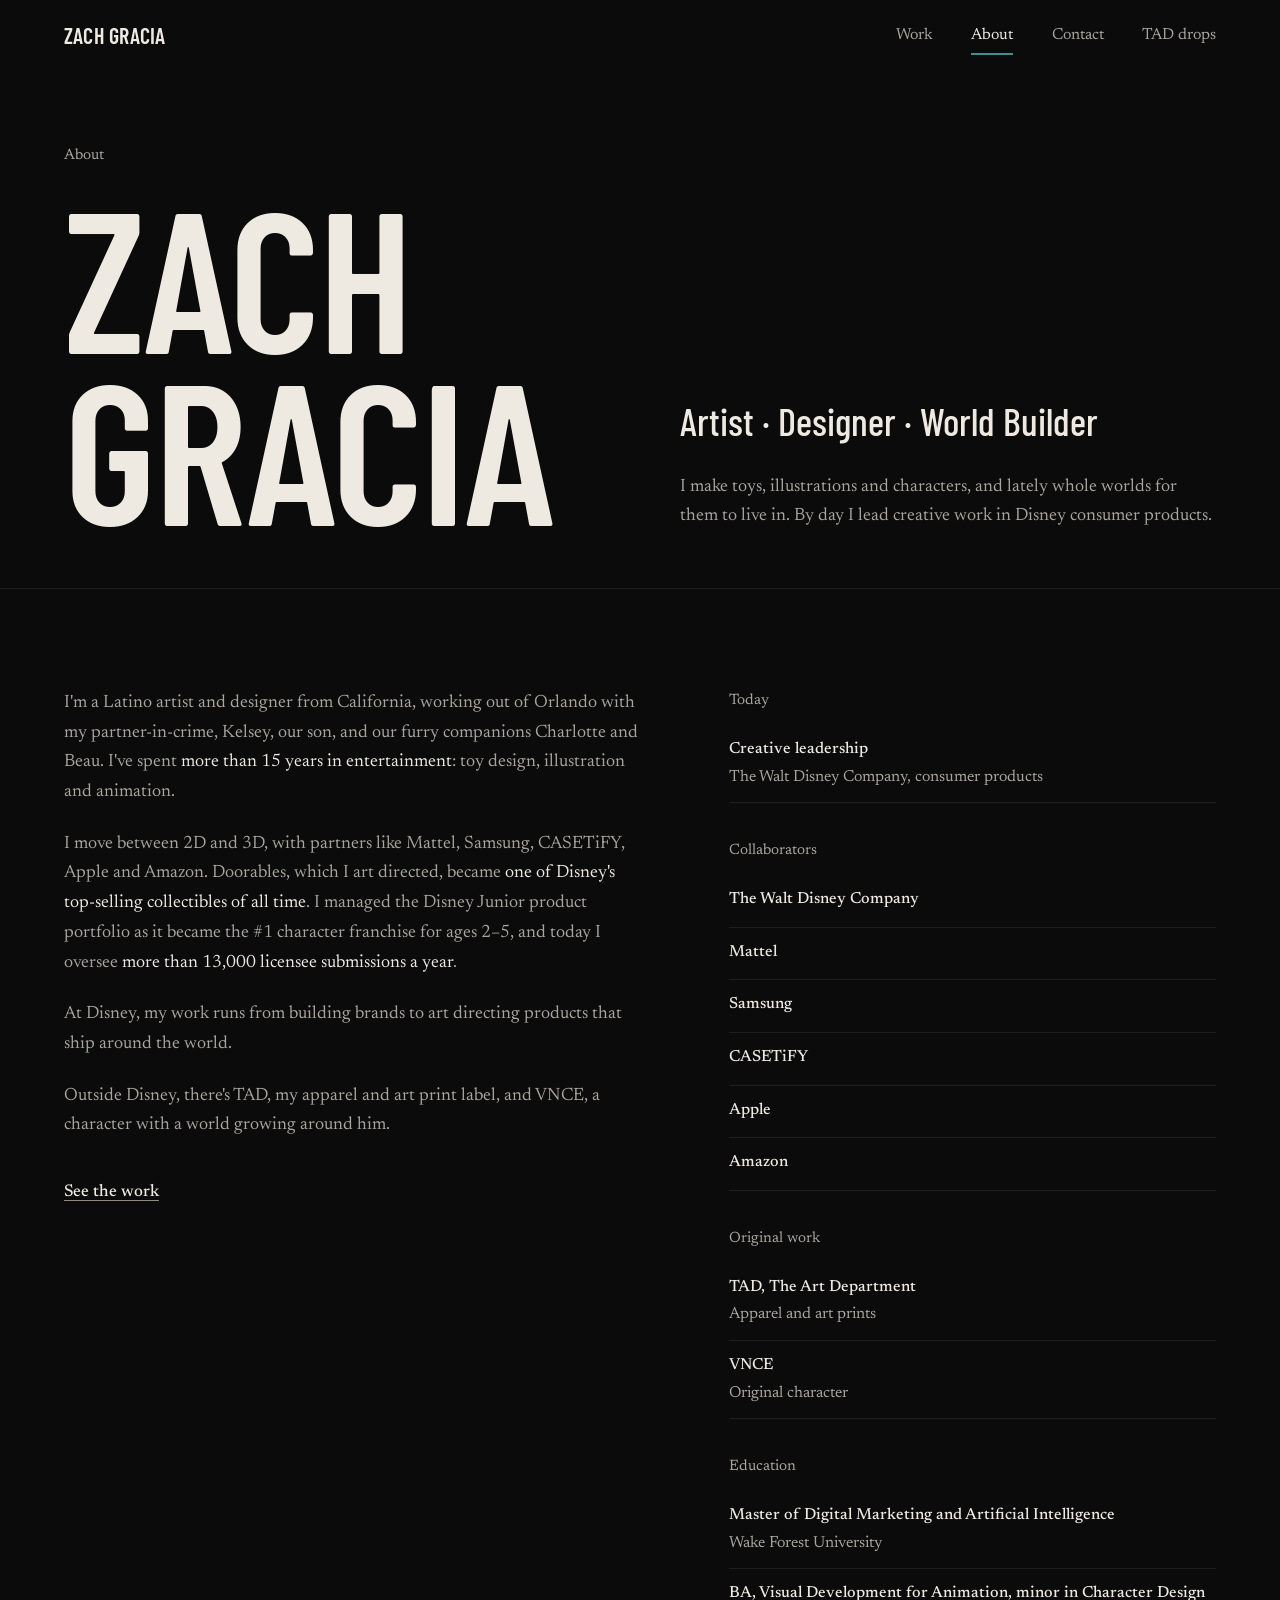
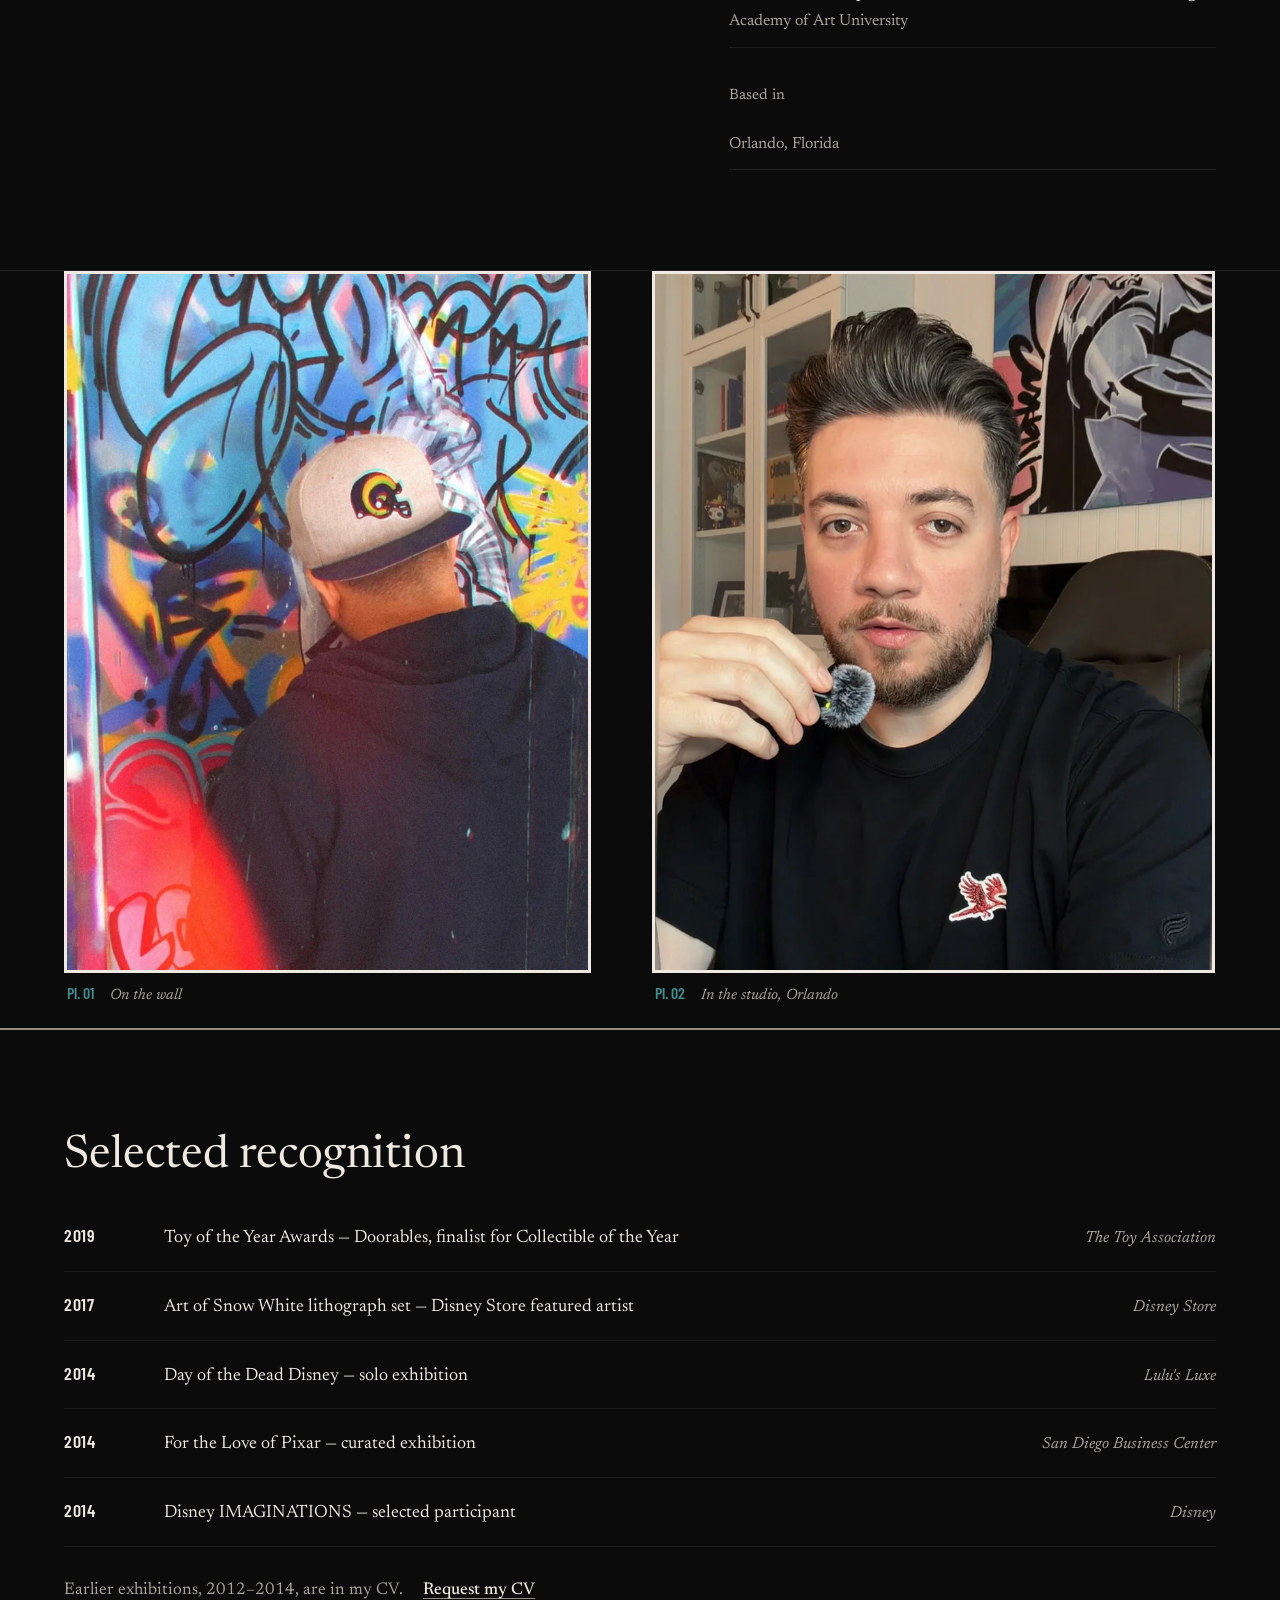
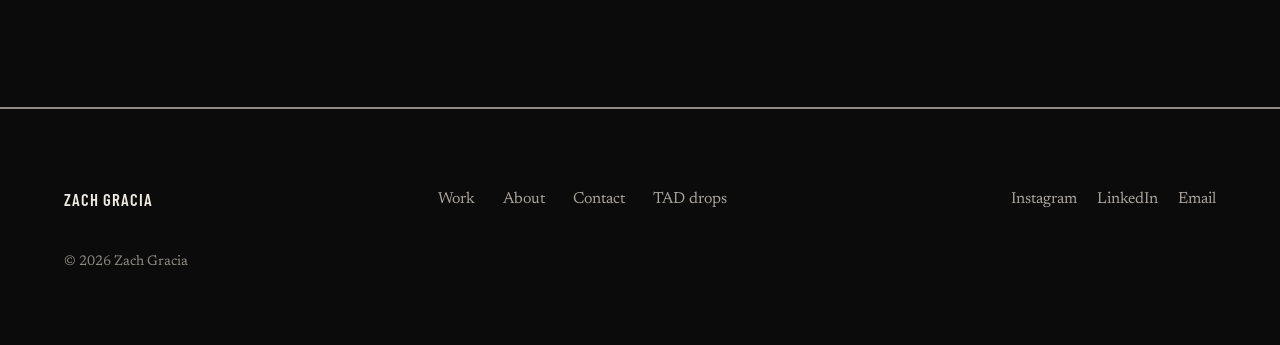
==== commit b09cecc4: "Preview: replace the $500 million claim with résumé-backed facts; drop award-winning - Home, About a" ====
--- a/about.html
+++ b/about.html
@@ -69,9 +69,11 @@
           illustration and animation.
         </p>
         <p>
-          I move between 2D and 3D, and the products I've worked on have sold
-          <strong>over $500 million worldwide</strong>, with partners like Mattel, Samsung,
-          CASETiFY, Apple and Amazon.
+          I move between 2D and 3D, with partners like Mattel, Samsung, CASETiFY, Apple and
+          Amazon. Doorables, which I art directed, became <strong>one of Disney's top-selling
+          collectibles of all time</strong>. I managed the Disney Junior product portfolio as it
+          became the #1 character franchise for ages 2–5, and today I oversee
+          <strong>more than 13,000 licensee submissions a year</strong>.
         </p>
         <p>
           At Disney, my work runs from building brands to art directing products that ship
